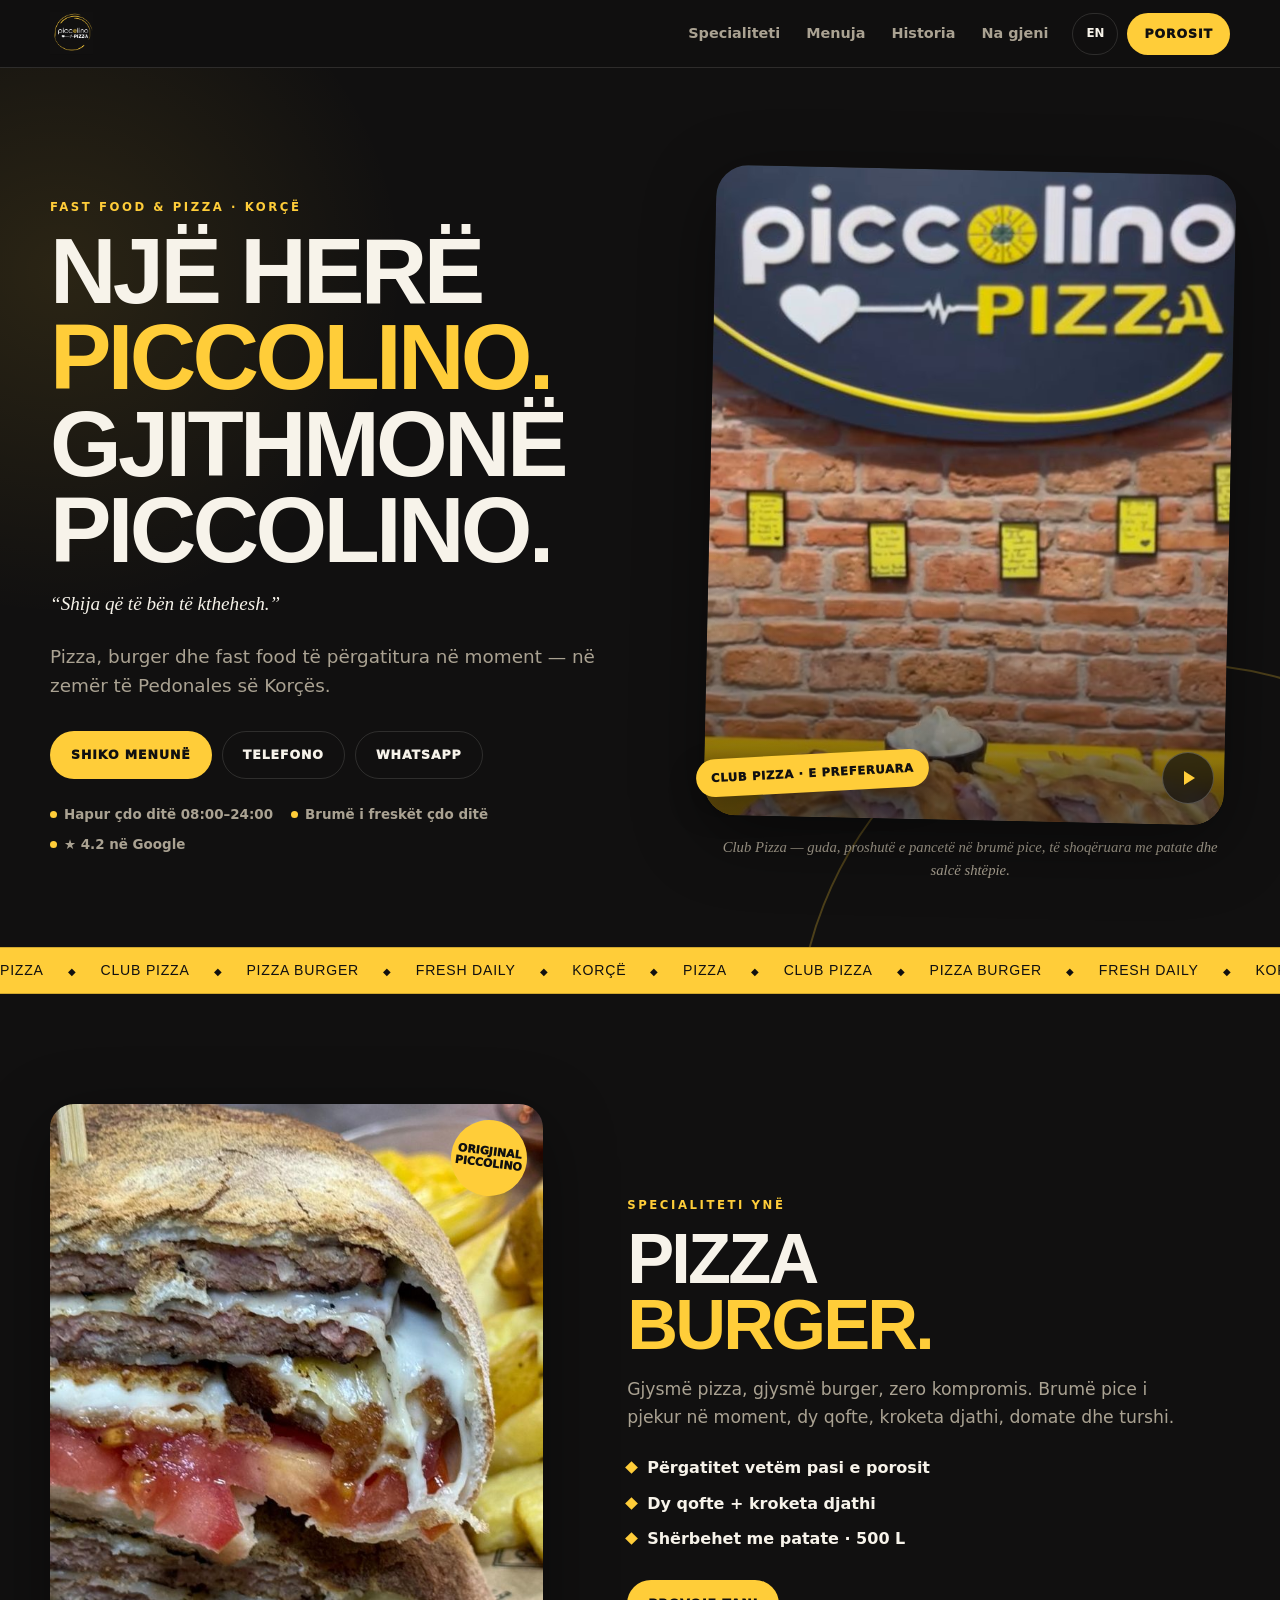
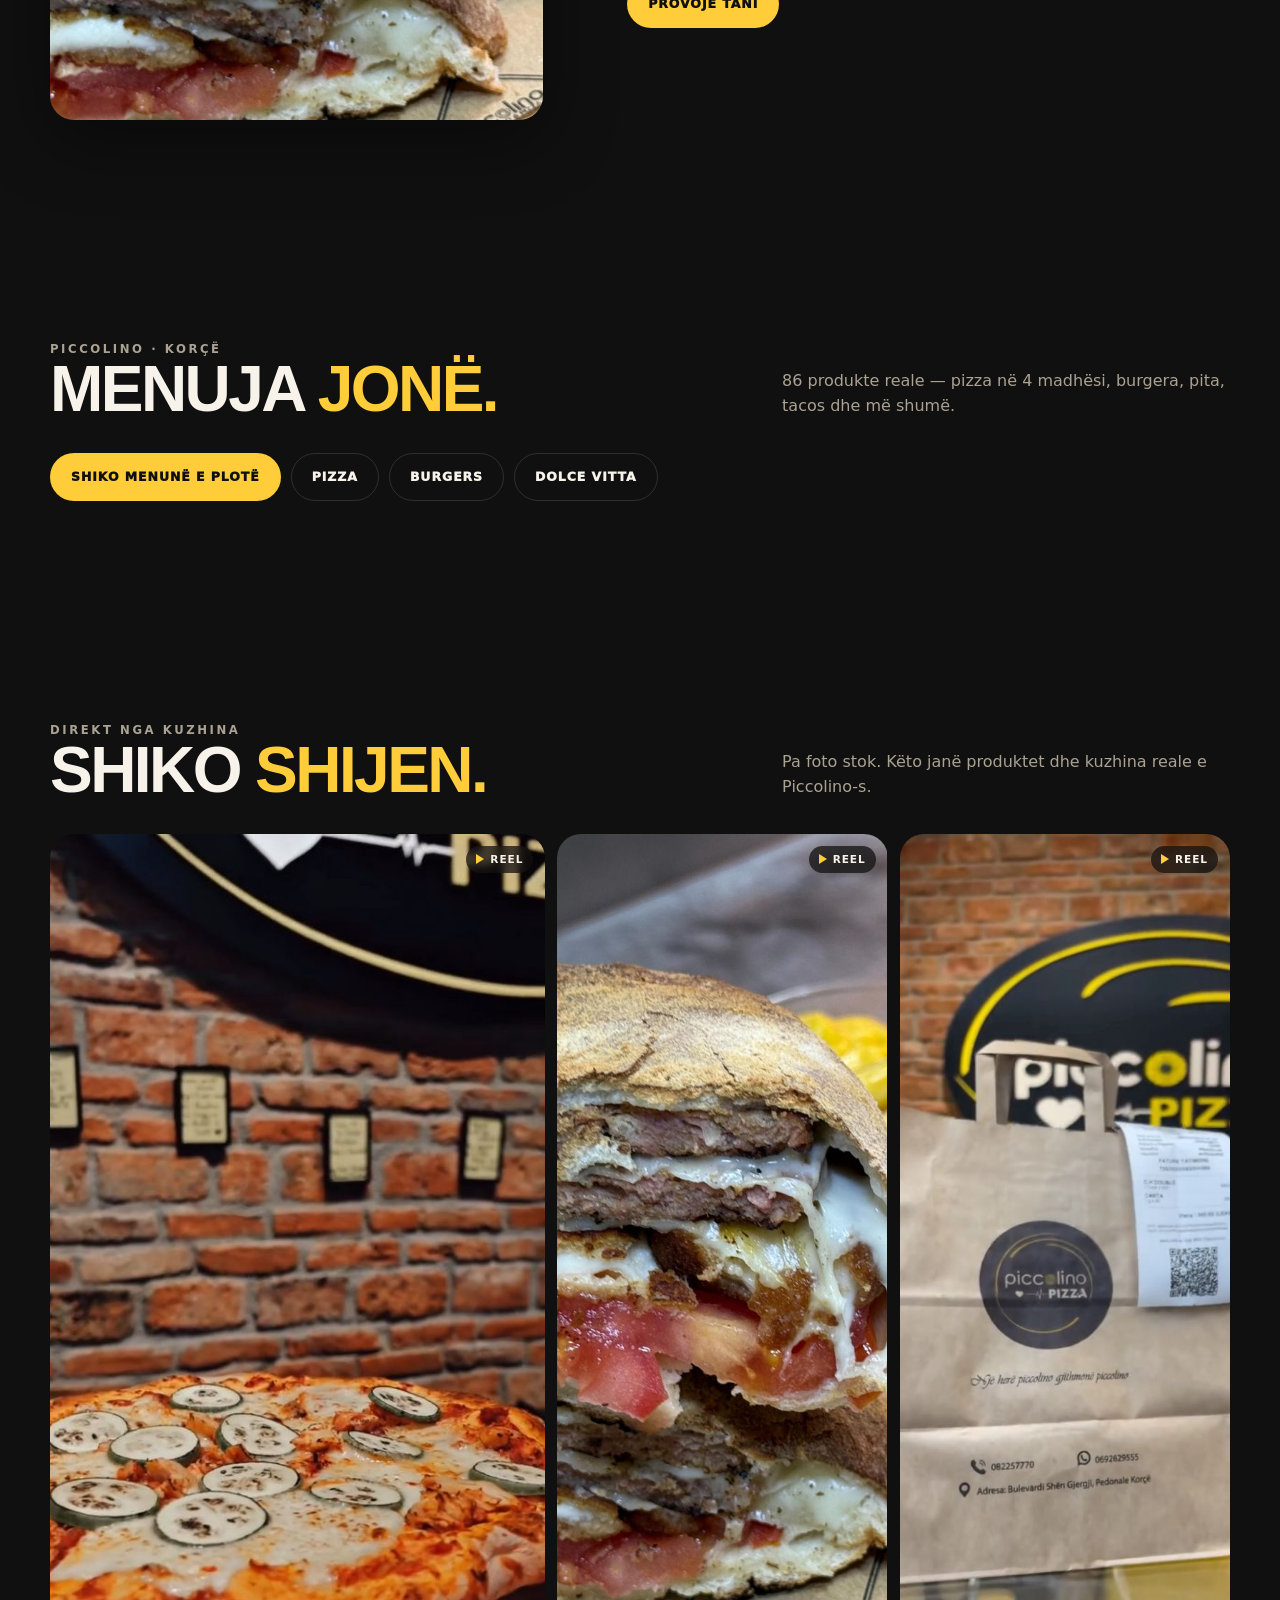
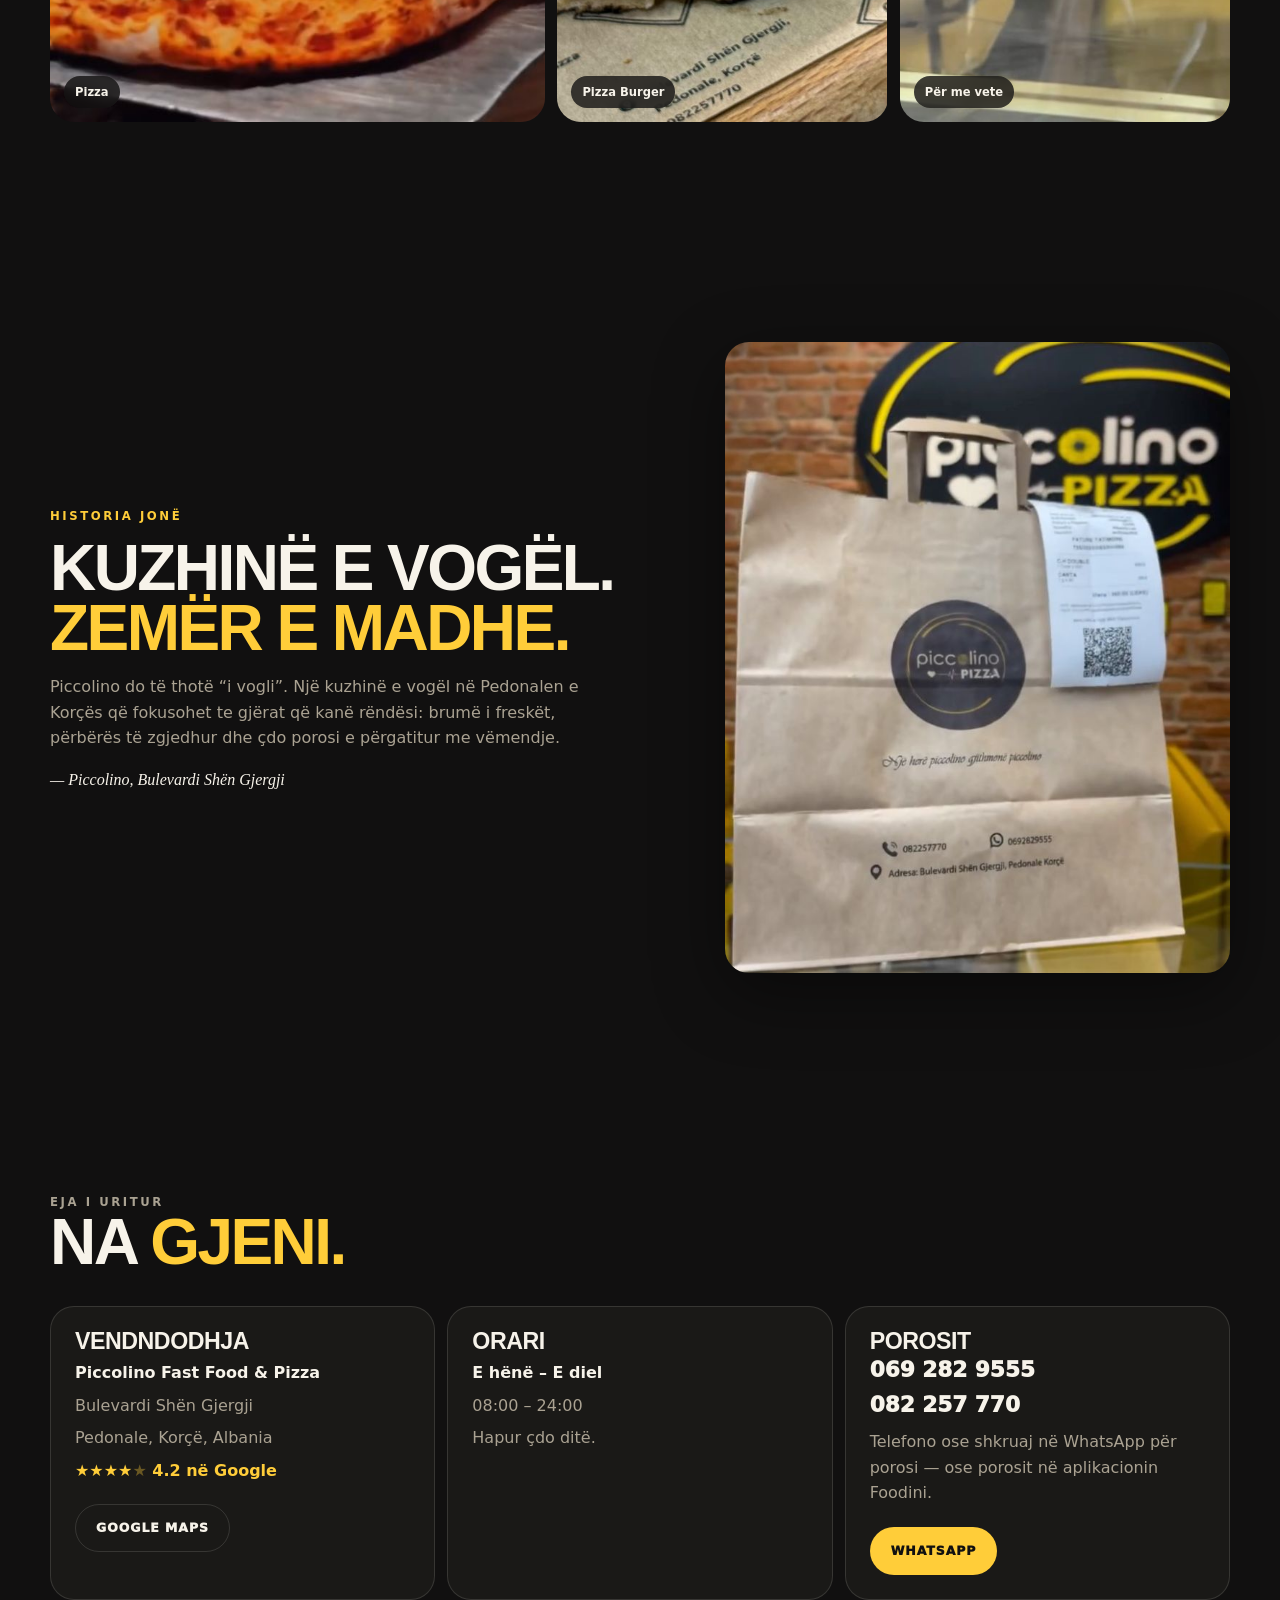
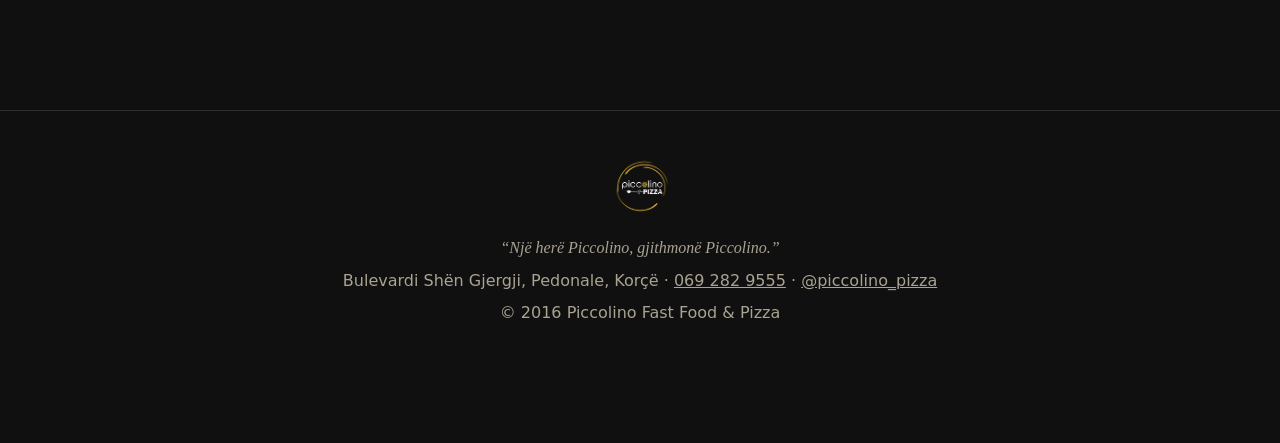
==== index.html @ bd5cacd8 "Absolute og:image/og:url for WhatsApp link previews, favicon + apple-touch-icon, Instagram link in f" ====
<!doctype html>
<html lang="sq">
<head>
  <meta charset="utf-8">
  <meta name="viewport" content="width=device-width, initial-scale=1, viewport-fit=cover">
  <meta name="theme-color" content="#111010">
  <meta name="description" content="Piccolino Fast Food & Pizza në Pedonalen e Korçës. Pizza, burger, club pizza dhe fast food të përgatitura në moment.">
  <meta property="og:title" content="Piccolino — Fast Food & Pizza · Korçë">
  <meta property="og:description" content="Një herë Piccolino, gjithmonë Piccolino. Shiko menunë dhe porosit direkt.">
  <meta property="og:image" content="https://ray-eagle.github.io/piccolino-pizza/assets/web/club-pizza.jpg">
  <meta property="og:url" content="https://ray-eagle.github.io/piccolino-pizza/">
  <meta property="og:type" content="restaurant">
  <title>Piccolino — Fast Food & Pizza · Korçë</title>
  <link rel="icon" type="image/png" href="assets/web/logo-1000.png">
  <link rel="apple-touch-icon" href="assets/web/logo-1000.png">

  <link rel="stylesheet" href="assets/site.css">

  <script type="application/ld+json">
  {
    "@context":"https://schema.org",
    "@type":"Restaurant",
    "name":"Piccolino Fast Food & Pizza",
    "image":"assets/web/club-pizza.jpg",
    "telephone":"+355692829555",
    "servesCuisine":["Pizza","Fast Food","Burgers"],
    "priceRange":"L",
    "address":{
      "@type":"PostalAddress",
      "streetAddress":"Bulevardi Shën Gjergji, Pedonale",
      "addressLocality":"Korçë",
      "addressCountry":"AL"
    },
    "openingHoursSpecification":[{
      "@type":"OpeningHoursSpecification",
      "dayOfWeek":["Monday","Tuesday","Wednesday","Thursday","Friday","Saturday","Sunday"],
      "opens":"08:00",
      "closes":"24:00"
    }],
    "sameAs":["https://www.instagram.com/piccolino_pizza/"]
  }
  </script>
</head>
<body>
  <a class="skip" href="#main">Kalo te përmbajtja</a>

  <header class="site-header">
    <div class="shell header-inner">
      <a class="brand" href="#top" aria-label="Piccolino">
        <img src="assets/web/logo-1000.png" alt="Piccolino Fast Food & Pizza" width="1000" height="311">
      </a>
      <nav class="desktop-nav" aria-label="Navigimi kryesor">
        <a href="#signature" data-i18n="nav_special">Specialiteti</a>
        <a href="menu.html" data-i18n="nav_menu">Menuja</a>
        <a href="#story" data-i18n="nav_story">Historia</a>
        <a href="#visit" data-i18n="nav_visit">Na gjeni</a>
      </nav>
      <div class="header-actions">
        <button class="lang" id="langBtn" type="button" aria-label="Change language">EN</button>
        <a class="btn header-order" href="tel:+355692829555" data-i18n="order">Porosit</a>
      </div>
    </div>
  </header>

  <main id="main">
    <section class="hero" id="top">
      <div class="shell hero-grid">
        <div class="hero-copy">
          <p class="eyebrow">Fast Food & Pizza · Korçë</p>
          <h1 class="display"><span data-i18n="hero_1">Një herë</span><br><span class="yellow">Piccolino.</span><br><span data-i18n="hero_2">Gjithmonë Piccolino.</span></h1>
          <p class="hero-slogan serif" data-i18n="slogan">“Shija që të bën të kthehesh.”</p>
          <p class="hero-lead" data-i18n="hero_lead">Pizza, burger dhe fast food të përgatitura në moment — në zemër të Pedonales së Korçës.</p>
          <div class="hero-actions">
            <a class="btn" href="menu.html" data-i18n="see_menu">Shiko menunë</a>
            <a class="btn secondary" href="tel:+355692829555" data-i18n="call">Telefono</a>
            <a class="btn secondary" href="https://wa.me/355692829555" target="_blank" rel="noopener">WhatsApp</a>
          </div>
          <div class="hero-trust">
            <span data-i18n="open_daily">Hapur çdo ditë 08:00–24:00</span>
            <span data-i18n="fresh_daily">Brumë i freskët çdo ditë</span>
            <span><a href="https://www.google.com/maps/search/?api=1&amp;query=Piccolino+Pizza+Bulevardi+Shen+Gjergji+Korce" target="_blank" rel="noopener" style="text-decoration:none" data-i18n="rating">★ 4.2 në Google</a></span>
          </div>
        </div>

        <div class="hero-media">
          <div class="hero-frame-wrap">
            <div class="hero-photo">
              <video id="heroVideo" src="assets/video/club-pizza.mp4" poster="assets/web/club-slow-poster.jpg" autoplay muted loop playsinline data-slow-at="5.4" data-slow-rate="0.45" data-cut="6.1" aria-label="Club pizza nga kuzhina e Piccolino-s"></video>
            </div>
            <span class="hero-chip" data-i18n="house_favorite">Club Pizza · e preferuara</span>
            <button class="play-reel" id="openVideo" type="button" aria-label="Shiko videon"></button>
          </div>
          <p class="hero-caption" data-i18n="hero_video_desc">Club Pizza — guda, proshutë e pancetë në brumë pice, të shoqëruara me patate dhe salcë shtëpie.</p>
        </div>
      </div>
    </section>

    <div class="pulse-strip" aria-hidden="true">
      <div class="pulse-track">
        <span>Pizza</span><span>Club Pizza</span><span>Pizza Burger</span><span>Fresh Daily</span><span>Korçë</span>
        <span>Pizza</span><span>Club Pizza</span><span>Pizza Burger</span><span>Fresh Daily</span><span>Korçë</span>
      </div>
    </div>

    <section class="content" id="signature">
      <div class="shell signature-grid">
        <div class="signature-image">
          <video class="lazy-reel" data-src="assets/video/pizza-burger.mp4" poster="assets/web/pizza-burger.jpg" muted loop playsinline preload="none" aria-label="Pizza Burger duke u përgatitur nga fillimi në fund"></video>
          <span class="new-badge" data-i18n="original">Origjinal<br>Piccolino</span>
        </div>
        <div class="signature-copy">
          <p class="eyebrow" data-i18n="signature_label">Specialiteti ynë</p>
          <h2 class="display">Pizza<br><span class="yellow">Burger.</span></h2>
          <p class="intro" data-i18n="signature_copy">Gjysmë pizza, gjysmë burger, zero kompromis. Brumë pice i pjekur në moment, dy qofte, kroketa djathi, domate dhe turshi.</p>
          <ul class="feature-list">
            <li data-i18n="sig_1">Përgatitet vetëm pasi e porosit</li>
            <li data-i18n="sig_2">Dy qofte + kroketa djathi</li>
            <li data-i18n="sig_3">Shërbehet me patate · 500 L</li>
          </ul>
          <a class="btn" href="tel:+355692829555" data-i18n="try_now">Provoje tani</a>
        </div>
      </div>
    </section>

    <section class="content" id="menu">
      <div class="shell">
        <div class="section-head">
          <div>
            <p class="eyebrow">Piccolino · Korçë</p>
            <h2 class="display" data-i18n="menu_title">Menuja <span class="yellow">jonë.</span></h2>
          </div>
          <p data-i18n="menu_cta_copy">86 produkte reale — pizza në 4 madhësi, burgera, pita, tacos dhe më shumë.</p>
        </div>
        <div style="display:flex;gap:10px;flex-wrap:wrap">
          <a class="btn" href="menu.html" data-i18n="see_full_menu">Shiko menunë e plotë</a>
          <a class="btn secondary" href="menu.html#pizza">Pizza</a>
          <a class="btn secondary" href="menu.html#burgers">Burgers</a>
          <a class="btn secondary" href="menu.html#dolce">Dolce Vitta</a>
        </div>
      </div>
    </section>

    <section class="content" id="gallery">
      <div class="shell">
        <div class="section-head">
          <div>
            <p class="eyebrow" data-i18n="kitchen_label">Direkt nga kuzhina</p>
            <h2 class="display" data-i18n="gallery_title">Shiko <span class="yellow">shijen.</span></h2>
          </div>
          <p data-i18n="gallery_copy">Pa foto stok. Këto janë produktet dhe kuzhina reale e Piccolino-s.</p>
        </div>
        <div class="gallery-grid">
          <a class="gallery-card" href="https://www.instagram.com/p/DMdifA6sbeV/" target="_blank" rel="noopener" aria-label="Reel: pizza në përgatitje">
            <video class="lazy-reel" data-src="assets/video/pizza-new.mp4" data-start="4" data-cut="14" poster="assets/web/pizza-preview-poster.jpg" muted loop playsinline preload="none"></video>
            <em class="reel-badge">Reel</em>
            <span>Pizza</span>
          </a>
          <a class="gallery-card" href="https://www.instagram.com/p/DI_kSwtI_Sv/" target="_blank" rel="noopener" aria-label="Reel: Pizza Burger">
            <video class="lazy-reel" data-src="assets/video/pizza-burger.mp4" data-cut="9.5" poster="assets/web/pizza-burger.jpg" muted loop playsinline preload="none"></video>
            <em class="reel-badge">Reel</em>
            <span>Pizza Burger</span>
          </a>
          <a class="gallery-card" href="https://www.instagram.com/p/DHyY3ulI9iY/" target="_blank" rel="noopener" aria-label="Reel: porosia për me vete">
            <video class="lazy-reel" data-src="assets/video/quality.mp4" data-start="0" data-cut="8" poster="assets/web/brand-bag.jpg" muted loop playsinline preload="none"></video>
            <em class="reel-badge">Reel</em>
            <span data-i18n="takeaway">Për me vete</span>
          </a>
        </div>
      </div>
    </section>

    <section class="content" id="story">
      <div class="shell story-grid">
        <div>
          <p class="eyebrow" data-i18n="story_label">Historia jonë</p>
          <h2 class="display story-quote"><span data-i18n="story_1">Kuzhinë e vogël.</span><br><span class="yellow" data-i18n="story_2">Zemër e madhe.</span></h2>
          <p class="story-body" data-i18n="story_body">Piccolino do të thotë “i vogli”. Një kuzhinë e vogël në Pedonalen e Korçës që fokusohet te gjërat që kanë rëndësi: brumë i freskët, përbërës të zgjedhur dhe çdo porosi e përgatitur me vëmendje.</p>
          <p class="serif">— Piccolino, Bulevardi Shën Gjergji</p>
        </div>
        <div class="story-photo">
          <img src="assets/web/brand-bag.jpg" alt="Piccolino Fast Food & Pizza" loading="lazy">
        </div>
      </div>
    </section>

    <section class="content" id="visit">
      <div class="shell">
        <div class="section-head">
          <div>
            <p class="eyebrow" data-i18n="come_hungry">Eja i uritur</p>
            <h2 class="display" data-i18n="find_us">Na <span class="yellow">gjeni.</span></h2>
          </div>
        </div>
        <div class="visit-grid">
          <article class="visit-card">
            <h3 class="display" data-i18n="location">Vendndodhja</h3>
            <p><strong>Piccolino Fast Food & Pizza</strong></p>
            <p>Bulevardi Shën Gjergji</p>
            <p>Pedonale, Korçë, Albania</p>
            <p style="color:var(--yellow);font-weight:900">★★★★<span style="opacity:.35">★</span> <span data-i18n="rating_v">4.2 në Google</span></p>
            <a class="btn secondary" href="https://www.google.com/maps/search/?api=1&query=Piccolino+Pizza+Bulevardi+Shen+Gjergji+Korce" target="_blank" rel="noopener" data-i18n="maps">Google Maps</a>
          </article>
          <article class="visit-card">
            <h3 class="display" data-i18n="hours">Orari</h3>
            <p><strong data-i18n="mon_sun">E hënë – E diel</strong></p>
            <p>08:00 – 24:00</p>
            <p data-i18n="open_everyday">Hapur çdo ditë.</p>
          </article>
          <article class="visit-card">
            <h3 class="display" data-i18n="order_title">Porosit</h3>
            <a class="big" href="tel:+355692829555">069 282 9555</a>
            <a class="big" href="tel:+35582257770">082 257 770</a>
            <p data-i18n="order_note">Telefono ose shkruaj në WhatsApp për porosi — ose porosit në aplikacionin Foodini.</p>
            <a class="btn" href="https://wa.me/355692829555" target="_blank" rel="noopener">WhatsApp</a>
          </article>
        </div>
      </div>
    </section>
  </main>

  <footer>
    <div class="shell">
      <img src="assets/web/logo-1000.png" alt="Piccolino" width="1000" height="311" loading="lazy">
      <p class="serif">“Një herë Piccolino, gjithmonë Piccolino.”</p>
      <p>Bulevardi Shën Gjergji, Pedonale, Korçë · <a href="tel:+355692829555">069 282 9555</a> · <a href="https://www.instagram.com/piccolino_pizza/" target="_blank" rel="noopener">@piccolino_pizza</a></p>
      <p>© 2016 Piccolino Fast Food & Pizza</p>
    </div>
  </footer>

  <nav class="mobile-actions" aria-label="Veprime të shpejta">
    <a href="tel:+355692829555">
      <svg viewBox="0 0 24 24" fill="none" aria-hidden="true"><path d="M7 3h3l1.5 4-2 1.5a15 15 0 0 0 6 6l1.5-2 4 1.5v3a4 4 0 0 1-4 4C9.3 21 3 14.7 3 7a4 4 0 0 1 4-4Z" stroke="currentColor" stroke-width="1.8" stroke-linejoin="round"/></svg>
      <span data-i18n="call">Telefono</span>
    </a>
    <a href="https://wa.me/355692829555" target="_blank" rel="noopener">WhatsApp</a>
    <a class="primary" href="menu.html">
      <svg viewBox="0 0 24 24" fill="none" aria-hidden="true"><path d="M5 6h14M5 12h14M5 18h14" stroke="currentColor" stroke-width="2" stroke-linecap="round"/></svg>
      <span data-i18n="nav_menu">Menuja</span>
    </a>
  </nav>

  <div class="modal" id="videoModal" role="dialog" aria-modal="true" aria-label="Video Piccolino">
    <div class="modal-card">
      <button class="modal-close" id="closeVideo" type="button" aria-label="Mbyll videon">×</button>
      <video id="reelVideo" controls playsinline preload="none" poster="assets/web/club-slow-poster.jpg">
        <source data-src="assets/video/club-pizza.mp4" type="video/mp4">
      </video>
    </div>
  </div>

  <script src="assets/app.js" defer></script>
</body>
</html>
---- assets/site.css ----
:root{
      --ink:#111010;
      --surface:#1a1917;
      --surface-2:#24221f;
      --yellow:#ffcd39;
      --yellow-2:#ffe07a;
      --cream:#f7f3ea;
      --muted:#aaa292;
      --line:rgba(247,243,234,.13);
      --shadow:0 20px 70px rgba(0,0,0,.44);
      --radius:24px;
      --header:68px;
    }
    *{box-sizing:border-box}
    html{scroll-behavior:smooth;scroll-padding-top:calc(var(--header) + 24px)}
    body{
      margin:0;
      background:var(--ink);
      color:var(--cream);
      font:16px/1.6 Inter,ui-sans-serif,system-ui,-apple-system,BlinkMacSystemFont,"Segoe UI",sans-serif;
      -webkit-font-smoothing:antialiased;
      overflow-x:hidden;
    }
    body.modal-open{overflow:hidden}
    img{display:block;max-width:100%}
    a{color:inherit}
    button,input{font:inherit}
    button{color:inherit}
    :focus-visible{outline:3px solid var(--yellow);outline-offset:3px}
    .shell{width:min(1180px,calc(100% - 32px));margin-inline:auto}
    .display{
      margin:0;
      font-family:"Arial Black","Arial Bold",Arial,sans-serif;
      font-weight:900;
      letter-spacing:-.04em;
      line-height:.94;
      text-transform:uppercase;
      text-wrap:balance;
    }
    .eyebrow{
      margin:0 0 12px;
      color:var(--yellow);
      font-size:.73rem;
      font-weight:900;
      letter-spacing:.22em;
      text-transform:uppercase;
    }
    .serif{font-family:Georgia,"Times New Roman",serif;font-style:italic}
    .muted{color:var(--muted)}
    .yellow{color:var(--yellow)}
    .btn{
      min-height:48px;
      display:inline-flex;
      align-items:center;
      justify-content:center;
      gap:9px;
      padding:12px 20px;
      border:1px solid transparent;
      border-radius:999px;
      background:var(--yellow);
      color:var(--ink);
      text-decoration:none;
      text-transform:uppercase;
      font-size:.78rem;
      font-weight:950;
      letter-spacing:.075em;
      cursor:pointer;
      transition:transform .16s ease,background .16s ease,border-color .16s ease;
    }
    .btn:hover{transform:translateY(-2px);background:var(--yellow-2)}
    .btn.secondary{background:transparent;color:var(--cream);border-color:var(--line)}
    .btn.secondary:hover{border-color:var(--yellow);color:var(--yellow);background:transparent}
    .btn.icon svg{width:18px;height:18px}
    .skip{position:fixed;left:12px;top:-80px;z-index:999;background:var(--yellow);color:var(--ink);padding:10px 14px;border-radius:10px}
    .skip:focus{top:12px}

    /* Header */
    .site-header{
      position:sticky;top:0;z-index:90;
      height:var(--header);
      border-bottom:1px solid var(--line);
      background:rgba(17,16,16,.86);
      backdrop-filter:blur(16px);
    }
    .header-inner{height:100%;display:flex;align-items:center;gap:24px}
    .brand{display:flex;align-items:center;text-decoration:none;flex:none}
    .brand img{width:auto;height:43px}
    .desktop-nav{margin-left:auto;display:flex;align-items:center;gap:26px}
    .desktop-nav a{text-decoration:none;color:var(--muted);font-weight:750;font-size:.9rem}
    .desktop-nav a:hover{color:var(--cream)}
    .header-actions{display:flex;gap:9px;align-items:center}
    .lang{
      min-width:46px;height:42px;border:1px solid var(--line);border-radius:999px;
      background:transparent;color:var(--cream);font-weight:900;font-size:.74rem;cursor:pointer;
    }
    .header-order{min-height:42px;padding:9px 16px}

    /* Hero */
    .hero{
      position:relative;
      isolation:isolate;
      overflow:hidden;
      padding:clamp(54px,8vw,104px) 0 64px;
    }
    .hero:before{
      content:"";position:absolute;z-index:-2;
      width:min(760px,90vw);aspect-ratio:1;border:2px solid rgba(255,205,57,.25);
      border-radius:50%;right:-280px;bottom:-480px;
    }
    .hero:after{
      content:"";position:absolute;z-index:-3;inset:-20% auto auto -25%;
      width:760px;height:760px;border-radius:50%;
      background:radial-gradient(circle,rgba(255,205,57,.11),transparent 64%);
    }
    .hero-grid{display:grid;grid-template-columns:1.05fr .95fr;gap:clamp(40px,7vw,86px);align-items:center}
    .hero h1{font-size:clamp(3.3rem,7.2vw,6.8rem)}
    .hero-copy{max-width:620px}
    .hero-lead{max-width:48ch;margin:22px 0 0;color:var(--muted);font-size:clamp(1rem,1.5vw,1.15rem)}
    .hero-slogan{margin:14px 0 0;color:var(--cream);font-size:1.2rem}
    .hero-actions{display:flex;flex-wrap:wrap;gap:10px;margin-top:30px}
    .hero-trust{display:flex;flex-wrap:wrap;gap:9px 18px;margin-top:25px;color:var(--muted);font-size:.84rem;font-weight:700}
    .hero-trust span{display:flex;align-items:center;gap:7px}
    .hero-trust span:before{content:"";width:7px;height:7px;border-radius:50%;background:var(--yellow)}
    .hero-media{position:relative}
    .hero-photo{
      position:relative;
      aspect-ratio:4/5;
      border-radius:32px;
      overflow:hidden;
      box-shadow:var(--shadow);
      transform:rotate(1.2deg);
      background:var(--surface);
    }
    .hero-photo img,.hero-photo video{width:100%;height:100%;object-fit:cover}
    .hero-photo:after{content:"";position:absolute;inset:0;background:linear-gradient(180deg,transparent 58%,rgba(17,16,16,.62))}
    .hero-chip{
      position:absolute;z-index:2;left:-14px;bottom:28px;
      padding:10px 15px;border-radius:999px;background:var(--yellow);color:var(--ink);
      font-size:.72rem;font-weight:950;letter-spacing:.06em;text-transform:uppercase;
      transform:rotate(-3deg);box-shadow:0 12px 28px rgba(0,0,0,.34)
    }
    .play-reel{
      position:absolute;z-index:3;right:16px;bottom:16px;
      width:52px;height:52px;border-radius:50%;border:1px solid rgba(255,255,255,.22);
      background:rgba(17,16,16,.72);backdrop-filter:blur(8px);cursor:pointer;
      display:grid;place-items:center;
    }
    .hero-frame-wrap{position:relative}
.hero-caption{margin:16px 6px 0;color:var(--muted);font-size:.92rem;text-align:center;font-style:italic;font-family:Georgia,"Times New Roman",serif}
.play-reel:before{
      content:"";margin-left:4px;width:0;height:0;
      border-top:7px solid transparent;border-bottom:7px solid transparent;border-left:11px solid var(--yellow)
    }

    .pulse-strip{overflow:hidden;background:var(--yellow);color:var(--ink);border-block:1px solid rgba(0,0,0,.18)}
    .pulse-track{
      width:max-content;display:flex;align-items:center;gap:24px;padding:11px 0;
      animation:marquee 28s linear infinite;font-family:"Arial Black",Arial,sans-serif;
      text-transform:uppercase;font-size:.88rem;letter-spacing:.055em;
    }
    .pulse-track span:after{content:"◆";margin-left:24px;font-size:.62rem}
    @keyframes marquee{to{transform:translateX(-50%)}}

    /* Sections */
    section.content{padding:clamp(70px,9vw,110px) 0}
    .section-head{display:flex;justify-content:space-between;align-items:end;gap:24px;margin-bottom:34px}
    .section-head h2{font-size:clamp(2.35rem,5vw,4.4rem)}
    .section-head p{margin:0;max-width:44ch;color:var(--muted)}

    /* Signature */
    .signature-grid{
      display:grid;grid-template-columns:.9fr 1.1fr;gap:clamp(34px,7vw,84px);align-items:center
    }
    .signature-image{
      position:relative;aspect-ratio:4/5;border-radius:var(--radius);overflow:hidden;box-shadow:var(--shadow)
    }
    .signature-image img,.signature-image video{width:100%;height:100%;object-fit:cover}
    .new-badge{
      position:absolute;right:16px;top:16px;width:76px;height:76px;border-radius:50%;
      display:grid;place-items:center;text-align:center;background:var(--yellow);color:var(--ink);
      font-size:.69rem;font-weight:950;line-height:1.1;text-transform:uppercase;transform:rotate(7deg)
    }
    .signature-copy h2{font-size:clamp(2.65rem,5.5vw,5rem)}
    .signature-copy .intro{font-size:1.08rem;color:var(--muted);max-width:52ch}
    .feature-list{list-style:none;padding:0;margin:24px 0 28px;display:grid;gap:10px}
    .feature-list li{display:flex;gap:11px;font-weight:750}
    .feature-list li:before{content:"";width:9px;height:9px;flex:none;margin-top:8px;background:var(--yellow);transform:rotate(45deg)}

    /* Menu */
    .menu-section{background:#151412;border-block:1px solid var(--line)}
    .menu-toolbar{
      position:sticky;top:var(--header);z-index:50;
      padding:12px 0;background:rgba(21,20,18,.93);backdrop-filter:blur(14px);
      border-block:1px solid var(--line);
    }
    .menu-toolbar-inner{display:flex;gap:10px;align-items:center}
    .category-scroller{
      display:flex;gap:8px;overflow-x:auto;overscroll-behavior-inline:contain;scrollbar-width:none;
      flex:1;padding:2px;
    }
    .category-scroller::-webkit-scrollbar{display:none}
    .cat-btn{
      flex:none;min-height:40px;padding:8px 14px;border-radius:999px;border:1px solid var(--line);
      background:var(--surface);color:var(--muted);font-size:.76rem;font-weight:900;cursor:pointer;
      white-space:nowrap;
    }
    .cat-btn.active{background:var(--yellow);color:var(--ink);border-color:var(--yellow)}
    .search-wrap{position:relative;flex:0 0 min(280px,27vw)}
    .search-wrap svg{position:absolute;left:13px;top:50%;transform:translateY(-50%);width:17px;height:17px;color:var(--muted)}
    .menu-search{
      width:100%;height:42px;padding:8px 13px 8px 40px;border-radius:999px;border:1px solid var(--line);
      background:var(--surface);color:var(--cream);outline:none;
    }
    .menu-search:focus{border-color:var(--yellow)}
    .menu-search::placeholder{color:#7d7669}
    .menu-content{padding-top:36px}
    .menu-category-head{display:flex;justify-content:space-between;align-items:end;gap:20px;margin-bottom:22px}
    .menu-category-head h3{font-size:clamp(2rem,4.5vw,3.5rem)}
    .menu-category-head p{margin:0;color:var(--muted);text-align:right}
    .menu-grid{display:grid;grid-template-columns:repeat(2,minmax(0,1fr));gap:12px}
    .menu-item{
      padding:18px;border:1px solid var(--line);border-radius:18px;background:var(--surface);
      transition:border-color .15s ease,transform .15s ease;
    }
    .menu-item:hover{border-color:rgba(255,205,57,.42);transform:translateY(-2px)}
    .item-main{display:flex;justify-content:space-between;gap:16px}
    .item-name{margin:0;font-size:1rem;font-weight:900}
    .item-desc{margin:5px 0 0;color:var(--muted);font-size:.82rem;line-height:1.45}
    .item-price{margin:0;color:var(--yellow);font-weight:950;white-space:nowrap}
    .new-pill{display:inline-block;margin-left:7px;padding:2px 6px;border-radius:999px;background:var(--yellow);color:var(--ink);font-size:.58rem;vertical-align:2px}
    .size-prices{display:grid;grid-template-columns:repeat(4,1fr);gap:7px;margin-top:14px}
    .size-prices.two{grid-template-columns:repeat(2,1fr)}
    .size-price{padding:8px 6px;border-radius:11px;background:var(--surface-2);text-align:center}
    .size-price small{display:block;color:var(--muted);font-size:.63rem}
    .size-price strong{display:block;color:var(--yellow);font-size:.82rem}
    .menu-note{margin:0 0 18px;padding:12px 14px;border-left:3px solid var(--yellow);background:rgba(255,205,57,.07);color:var(--muted)}
    .empty-state{padding:36px;border:1px dashed var(--line);border-radius:18px;text-align:center;color:var(--muted)}

    /* Gallery */
    .gallery-grid{display:grid;grid-template-columns:1.2fr .8fr .8fr;gap:12px}
    .gallery-card{position:relative;min-height:380px;border-radius:var(--radius);overflow:hidden}
    .gallery-card img,.gallery-card video{width:100%;height:100%;object-fit:cover;transition:transform .5s ease}
    .gallery-card:hover img{transform:scale(1.04)}
    .reel-badge{
      position:absolute;top:12px;right:12px;z-index:2;font-style:normal;
      display:inline-flex;align-items:center;gap:6px;
      background:rgba(17,16,16,.72);color:var(--cream);backdrop-filter:blur(4px);
      font-size:.66rem;font-weight:900;letter-spacing:.09em;text-transform:uppercase;
      padding:5px 10px;border-radius:999px;
    }
    .reel-badge:before{
      content:"";width:0;height:0;border-left:8px solid var(--yellow);
      border-top:5px solid transparent;border-bottom:5px solid transparent;
    }
    .gallery-card span{
      position:absolute;left:14px;bottom:14px;padding:7px 11px;border-radius:999px;
      background:rgba(17,16,16,.78);backdrop-filter:blur(8px);font-size:.72rem;font-weight:850
    }

    /* Story & visit */
    .story-grid{display:grid;grid-template-columns:1.08fr .92fr;gap:clamp(36px,7vw,82px);align-items:center}
    .story-quote{font-size:clamp(2.55rem,5vw,4.6rem)}
    .story-body{max-width:57ch;color:var(--muted)}
    .story-photo{aspect-ratio:4/5;border-radius:var(--radius);overflow:hidden;box-shadow:var(--shadow)}
    .story-photo img{width:100%;height:100%;object-fit:cover}
    .visit-grid{display:grid;grid-template-columns:repeat(3,1fr);gap:12px}
    .visit-card{padding:24px;border-radius:var(--radius);background:var(--surface);border:1px solid var(--line)}
    .visit-card h3{font-size:1.45rem;letter-spacing:-.02em}
    .visit-card p{margin:7px 0;color:var(--muted)}
    .visit-card strong,.visit-card a.big{color:var(--cream)}
    .visit-card a.big{display:block;font-size:1.35rem;font-weight:950;text-decoration:none}
    .visit-card .btn{margin-top:14px}

    footer{padding:48px 0 110px;border-top:1px solid var(--line);color:var(--muted);text-align:center}
    footer img{height:58px;width:auto;margin:0 auto 18px}
    footer p{margin:7px 0}
    footer a:hover{color:var(--yellow)}

    /* Mobile action bar */
    .mobile-actions{
      display:none;position:fixed;z-index:95;left:10px;right:10px;bottom:calc(10px + env(safe-area-inset-bottom));
      padding:7px;border:1px solid var(--line);border-radius:18px;
      background:rgba(17,16,16,.92);backdrop-filter:blur(18px);box-shadow:0 14px 44px rgba(0,0,0,.52)
    }
    .mobile-actions a{
      flex:1;min-height:48px;display:flex;align-items:center;justify-content:center;gap:6px;
      border-radius:12px;text-decoration:none;font-size:.72rem;font-weight:950;text-transform:uppercase
    }
    .mobile-actions a.primary{background:var(--yellow);color:var(--ink)}
    .mobile-actions svg{width:17px;height:17px}

    /* Modal */
    .modal{
      position:fixed;z-index:200;inset:0;padding:20px;display:none;place-items:center;background:rgba(0,0,0,.84)
    }
    .modal.open{display:grid}
    .modal-card{position:relative;width:min(520px,100%);max-height:90vh;border-radius:22px;overflow:hidden;background:#000}
    .modal video{width:100%;max-height:90vh;display:block}
    .modal-close{
      position:absolute;z-index:2;right:10px;top:10px;width:42px;height:42px;border-radius:50%;
      border:1px solid rgba(255,255,255,.25);background:rgba(17,16,16,.75);cursor:pointer;font-size:1.3rem
    }

    @media (max-width:900px){
      .desktop-nav{display:none}
      .header-actions{margin-left:auto}
      .hero-grid,.signature-grid,.story-grid{grid-template-columns:1fr}
      .hero{padding-top:44px}
      .hero-copy{text-align:center;margin-inline:auto}
      .hero-actions,.hero-trust{justify-content:center}
      .hero-media{width:min(470px,88vw);margin-inline:auto}
      .signature-image,.story-photo{width:min(470px,92vw);margin-inline:auto}
      .menu-grid{grid-template-columns:1fr}
      .gallery-grid{grid-template-columns:1fr 1fr}
      .gallery-card:first-child{grid-column:1/-1}
      .gallery-card{min-height:330px}
      .visit-grid{grid-template-columns:1fr}
    }
    @media (max-width:650px){
      :root{--header:62px}
      .shell{width:min(calc(100% - 24px),1180px)}
      body{font-size:15px;padding-bottom:82px}
      .site-header{height:var(--header)}
      .brand img{height:36px}
      .header-actions .header-order{display:none}
      .hero{padding:36px 0 46px}
      .hero h1{font-size:clamp(2.75rem,14vw,4.25rem)}
      .hero-actions{display:grid;grid-template-columns:1fr 1fr}
      .hero-actions .btn:first-child{grid-column:1/-1}
      .hero-actions .btn{padding-inline:12px;font-size:.72rem}
      .hero-trust{font-size:.77rem}
      .hero-media{width:100%}
      .hero-photo{aspect-ratio:5/6;border-radius:24px;transform:none}
      .hero-chip{left:10px;bottom:12px}
      .pulse-track{animation-duration:22s}
      section.content{padding:66px 0}
      .section-head{display:block}
      .section-head p{margin-top:14px}
      .signature-copy{text-align:left}
      .signature-copy h2{font-size:2.8rem}
      .menu-toolbar{top:var(--header);padding:9px 0}
      .menu-toolbar-inner{display:block}
      .search-wrap{width:100%;max-width:none;margin-bottom:8px}
      .category-scroller{margin-inline:-2px}
      .menu-category-head{display:block}
      .menu-category-head p{text-align:left;margin-top:8px}
      .menu-item{padding:15px}
      .item-main{display:block}
      .item-price{margin-top:10px}
      .size-prices{grid-template-columns:repeat(4,minmax(62px,1fr));overflow-x:auto;padding-bottom:2px}
      .size-prices.two{grid-template-columns:repeat(2,minmax(90px,1fr))}
      .gallery-grid{grid-template-columns:1fr}
      .gallery-card:first-child{grid-column:auto}
      .gallery-card{min-height:360px}
      .mobile-actions{display:flex}
      footer{padding-bottom:24px}
    }
    @media (prefers-reduced-motion:reduce){
      *{scroll-behavior:auto!important;animation:none!important;transition:none!important}
    }
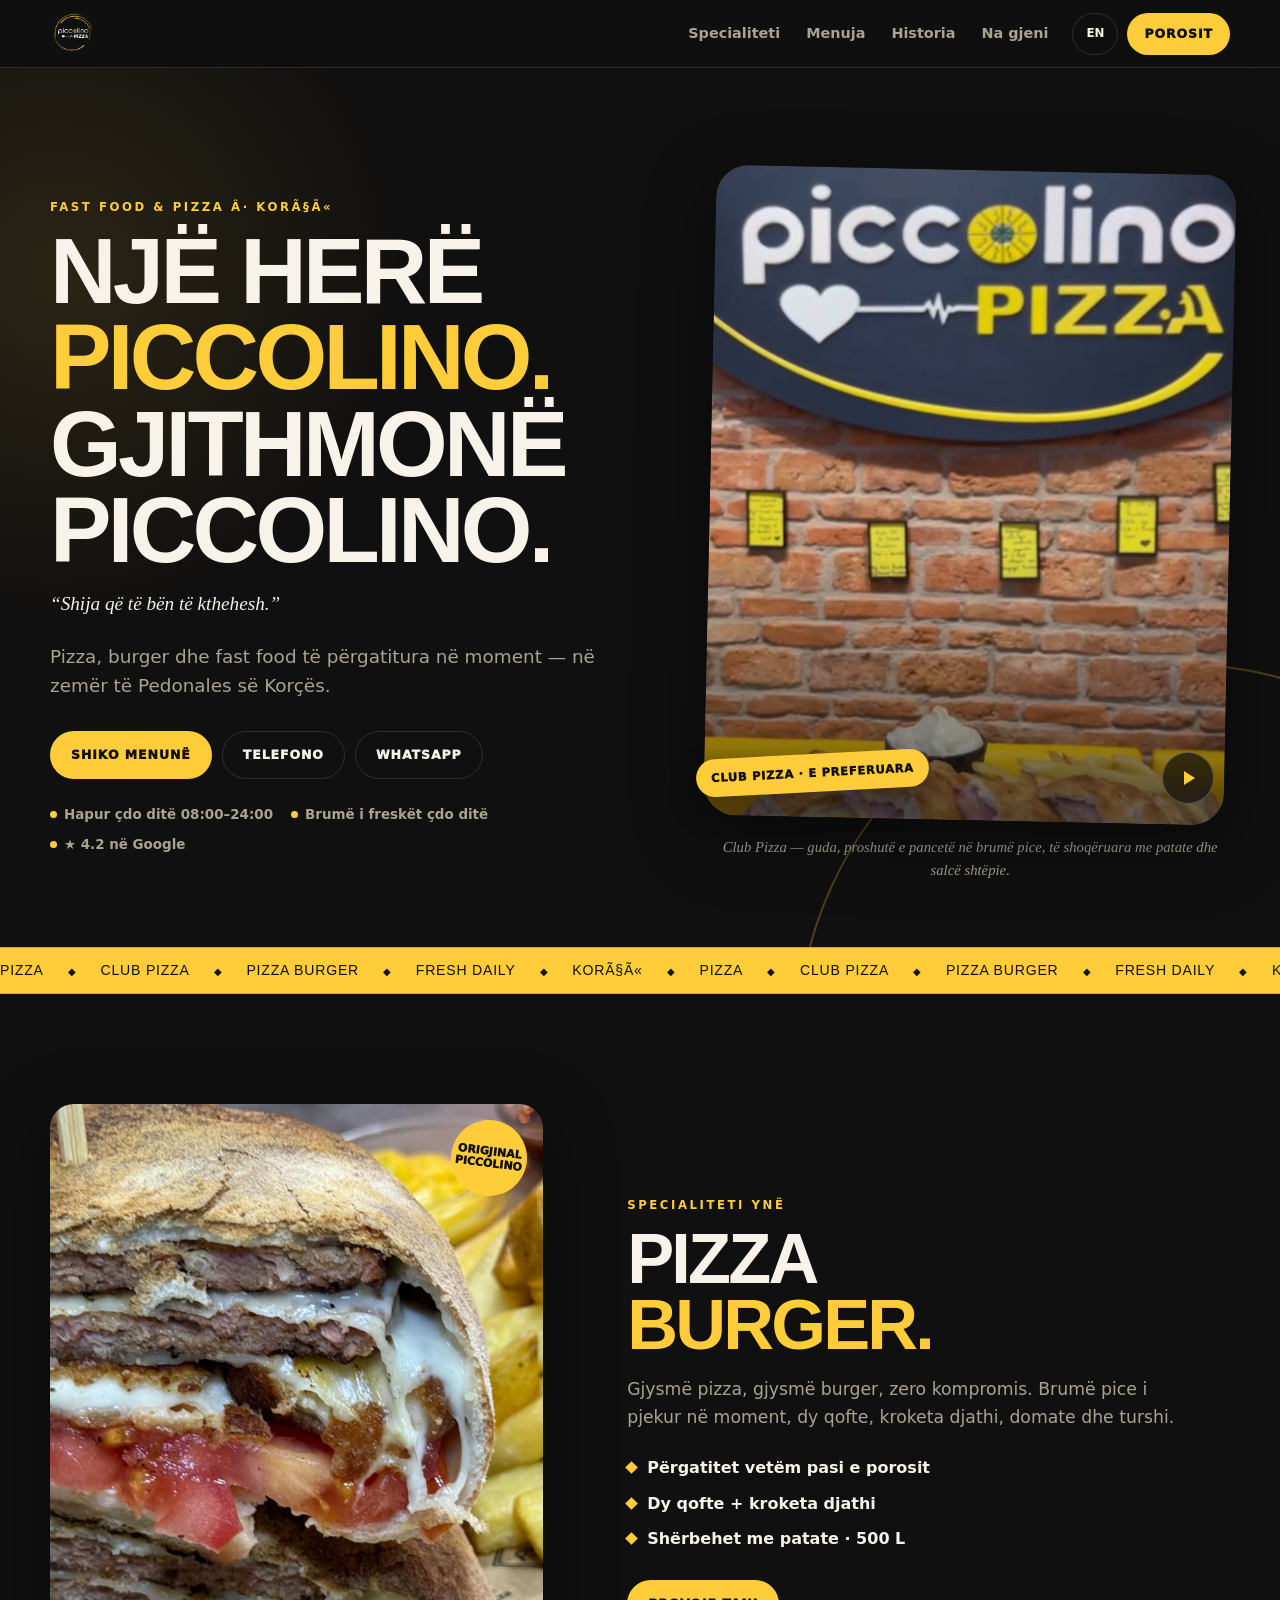
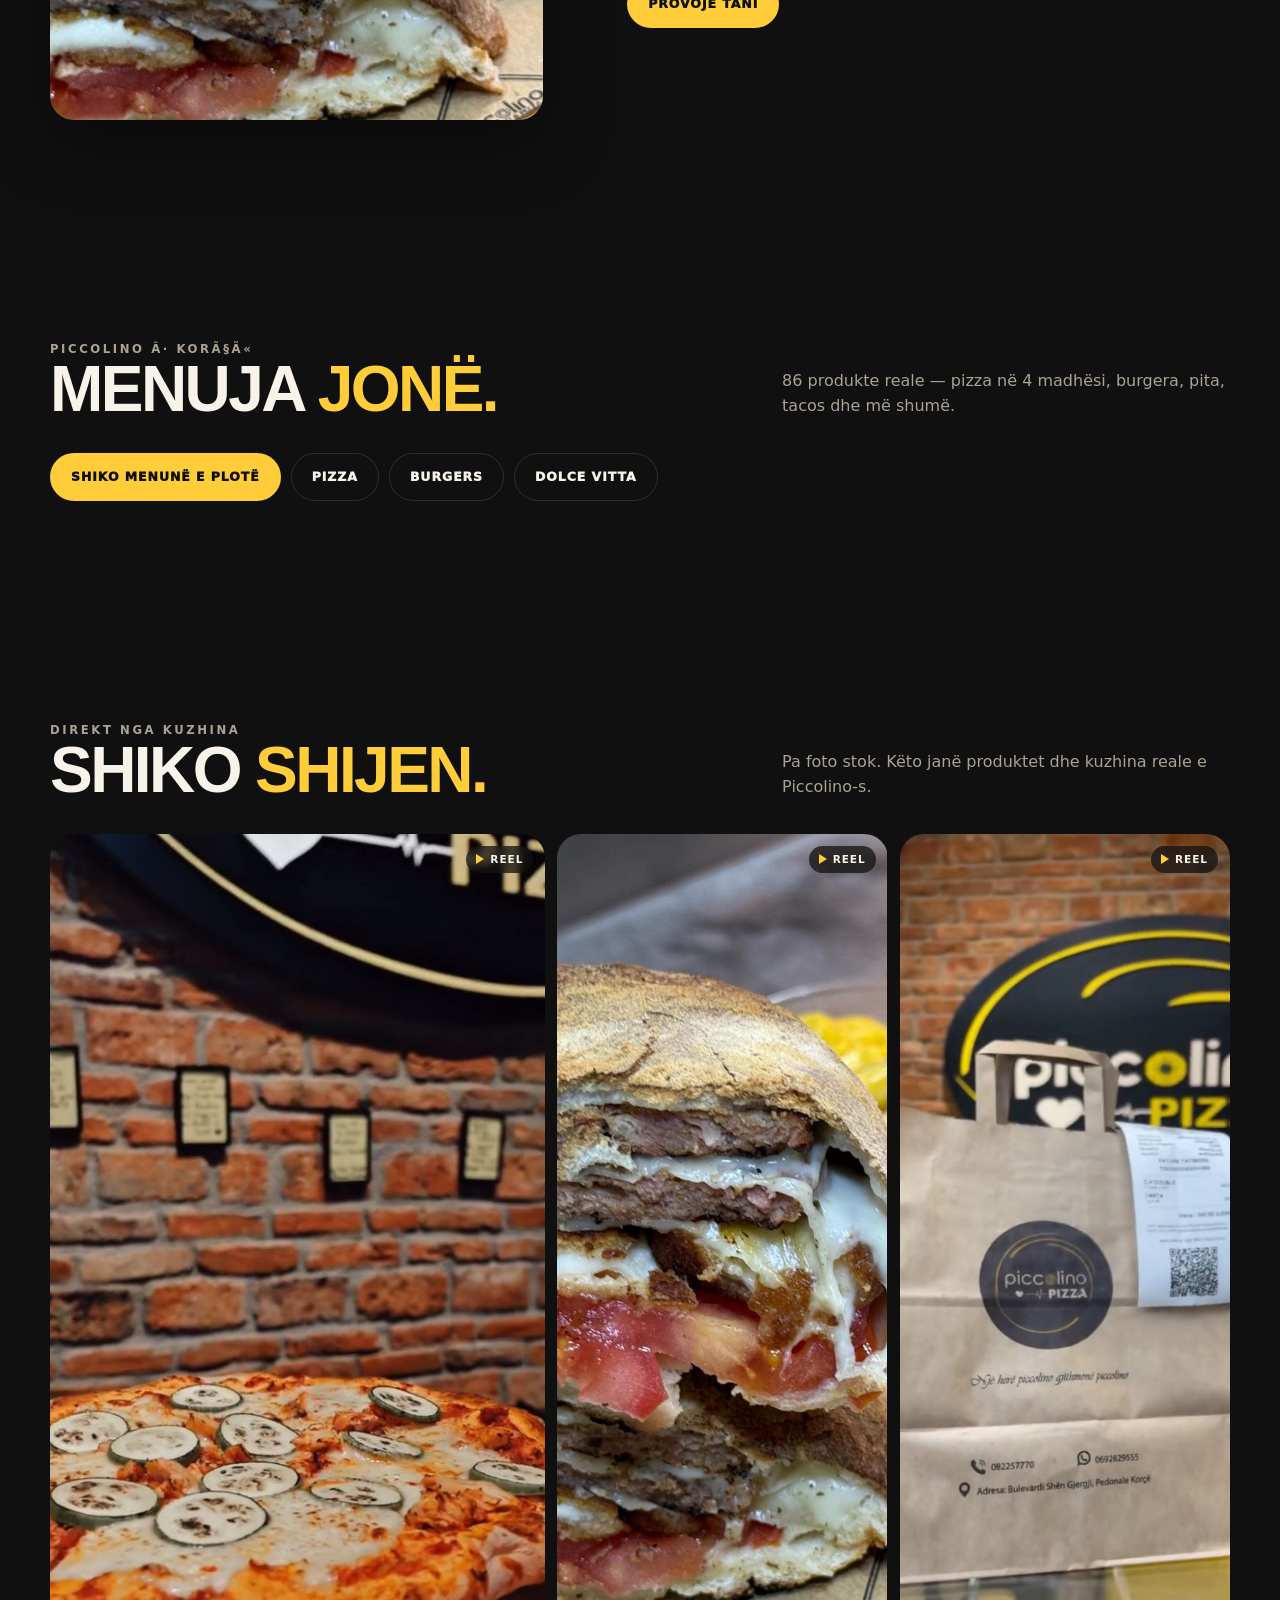
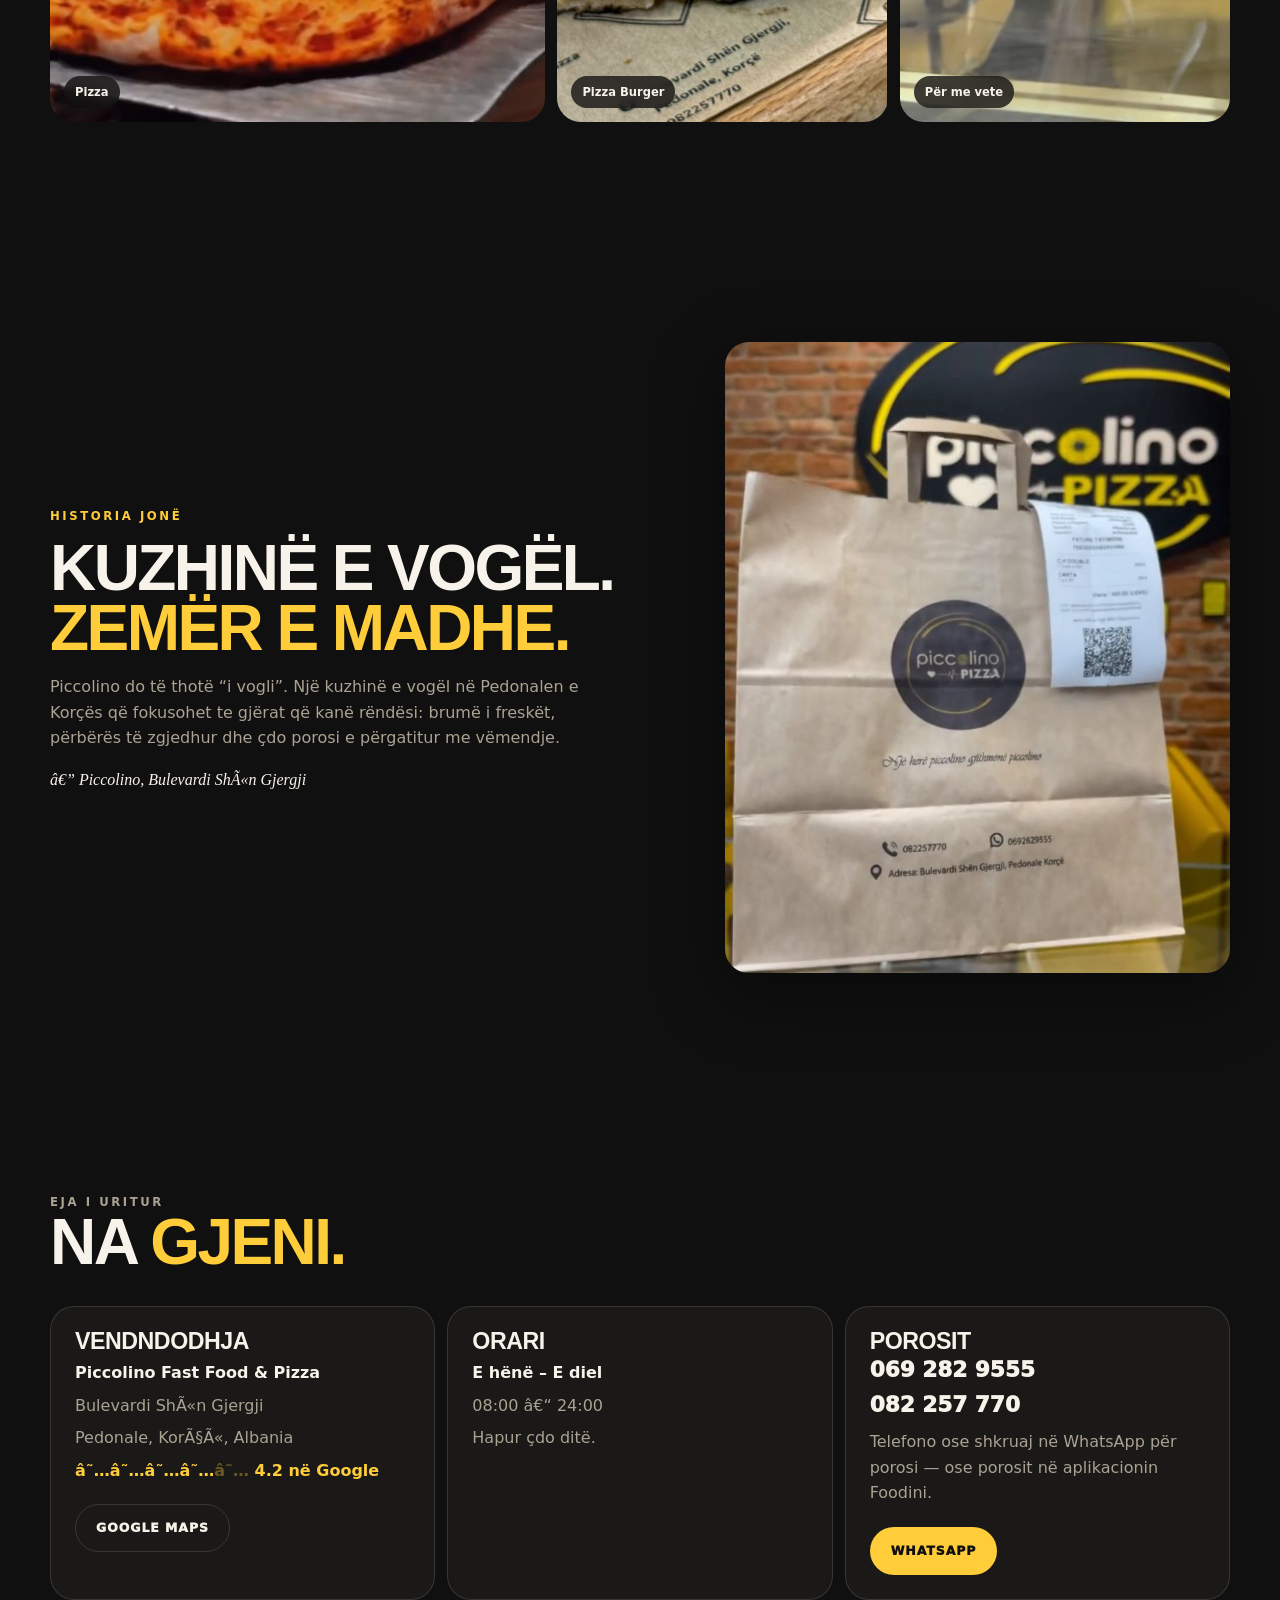
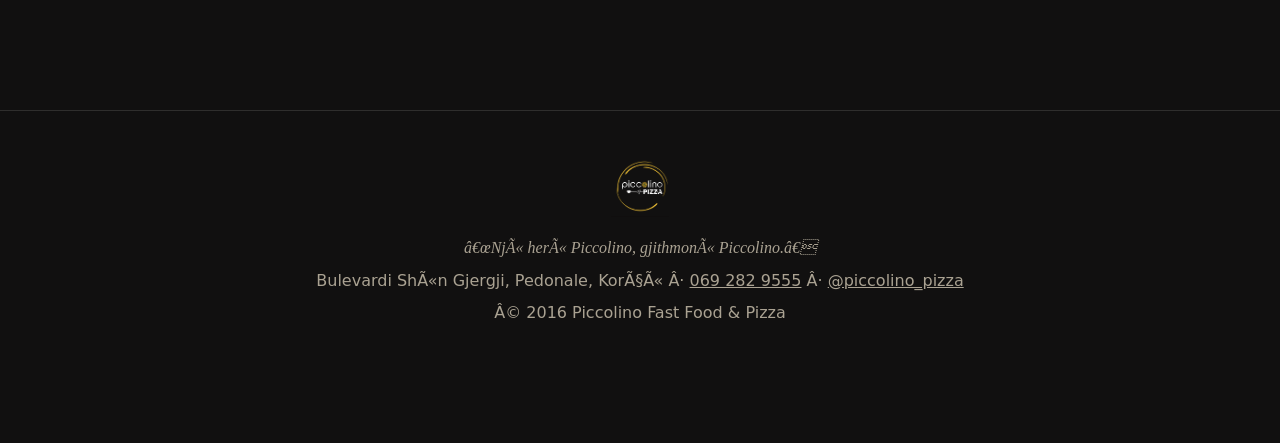
==== commit 32d91d96: "Re-attach piccolinopizza.al after registry publication; og URLs point to the real domain Co-Authored" ====
--- a/index.html
+++ b/index.html
@@ -1,16 +1,16 @@
-<!doctype html>
+﻿<!doctype html>
 <html lang="sq">
 <head>
   <meta charset="utf-8">
   <meta name="viewport" content="width=device-width, initial-scale=1, viewport-fit=cover">
   <meta name="theme-color" content="#111010">
-  <meta name="description" content="Piccolino Fast Food & Pizza në Pedonalen e Korçës. Pizza, burger, club pizza dhe fast food të përgatitura në moment.">
-  <meta property="og:title" content="Piccolino — Fast Food & Pizza · Korçë">
-  <meta property="og:description" content="Një herë Piccolino, gjithmonë Piccolino. Shiko menunë dhe porosit direkt.">
-  <meta property="og:image" content="https://ray-eagle.github.io/piccolino-pizza/assets/web/club-pizza.jpg">
-  <meta property="og:url" content="https://ray-eagle.github.io/piccolino-pizza/">
+  <meta name="description" content="Piccolino Fast Food & Pizza nÃ« Pedonalen e KorÃ§Ã«s. Pizza, burger, club pizza dhe fast food tÃ« pÃ«rgatitura nÃ« moment.">
+  <meta property="og:title" content="Piccolino â€” Fast Food & Pizza Â· KorÃ§Ã«">
+  <meta property="og:description" content="NjÃ« herÃ« Piccolino, gjithmonÃ« Piccolino. Shiko menunÃ« dhe porosit direkt.">
+  <meta property="og:image" content="https://piccolinopizza.al/assets/web/club-pizza.jpg">
+  <meta property="og:url" content="https://piccolinopizza.al/">
   <meta property="og:type" content="restaurant">
-  <title>Piccolino — Fast Food & Pizza · Korçë</title>
+  <title>Piccolino â€” Fast Food & Pizza Â· KorÃ§Ã«</title>
   <link rel="icon" type="image/png" href="assets/web/logo-1000.png">
   <link rel="apple-touch-icon" href="assets/web/logo-1000.png">
 
@@ -27,8 +27,8 @@
     "priceRange":"L",
     "address":{
       "@type":"PostalAddress",
-      "streetAddress":"Bulevardi Shën Gjergji, Pedonale",
-      "addressLocality":"Korçë",
+      "streetAddress":"Bulevardi ShÃ«n Gjergji, Pedonale",
+      "addressLocality":"KorÃ§Ã«",
       "addressCountry":"AL"
     },
     "openingHoursSpecification":[{
@@ -42,7 +42,7 @@
   </script>
 </head>
 <body>
-  <a class="skip" href="#main">Kalo te përmbajtja</a>
+  <a class="skip" href="#main">Kalo te pÃ«rmbajtja</a>
 
   <header class="site-header">
     <div class="shell header-inner">
@@ -66,19 +66,19 @@
     <section class="hero" id="top">
       <div class="shell hero-grid">
         <div class="hero-copy">
-          <p class="eyebrow">Fast Food & Pizza · Korçë</p>
-          <h1 class="display"><span data-i18n="hero_1">Një herë</span><br><span class="yellow">Piccolino.</span><br><span data-i18n="hero_2">Gjithmonë Piccolino.</span></h1>
-          <p class="hero-slogan serif" data-i18n="slogan">“Shija që të bën të kthehesh.”</p>
-          <p class="hero-lead" data-i18n="hero_lead">Pizza, burger dhe fast food të përgatitura në moment — në zemër të Pedonales së Korçës.</p>
+          <p class="eyebrow">Fast Food & Pizza Â· KorÃ§Ã«</p>
+          <h1 class="display"><span data-i18n="hero_1">NjÃ« herÃ«</span><br><span class="yellow">Piccolino.</span><br><span data-i18n="hero_2">GjithmonÃ« Piccolino.</span></h1>
+          <p class="hero-slogan serif" data-i18n="slogan">â€œShija qÃ« tÃ« bÃ«n tÃ« kthehesh.â€</p>
+          <p class="hero-lead" data-i18n="hero_lead">Pizza, burger dhe fast food tÃ« pÃ«rgatitura nÃ« moment â€” nÃ« zemÃ«r tÃ« Pedonales sÃ« KorÃ§Ã«s.</p>
           <div class="hero-actions">
-            <a class="btn" href="menu.html" data-i18n="see_menu">Shiko menunë</a>
+            <a class="btn" href="menu.html" data-i18n="see_menu">Shiko menunÃ«</a>
             <a class="btn secondary" href="tel:+355692829555" data-i18n="call">Telefono</a>
             <a class="btn secondary" href="https://wa.me/355692829555" target="_blank" rel="noopener">WhatsApp</a>
           </div>
           <div class="hero-trust">
-            <span data-i18n="open_daily">Hapur çdo ditë 08:00–24:00</span>
-            <span data-i18n="fresh_daily">Brumë i freskët çdo ditë</span>
-            <span><a href="https://www.google.com/maps/search/?api=1&amp;query=Piccolino+Pizza+Bulevardi+Shen+Gjergji+Korce" target="_blank" rel="noopener" style="text-decoration:none" data-i18n="rating">★ 4.2 në Google</a></span>
+            <span data-i18n="open_daily">Hapur Ã§do ditÃ« 08:00â€“24:00</span>
+            <span data-i18n="fresh_daily">BrumÃ« i freskÃ«t Ã§do ditÃ«</span>
+            <span><a href="https://www.google.com/maps/search/?api=1&amp;query=Piccolino+Pizza+Bulevardi+Shen+Gjergji+Korce" target="_blank" rel="noopener" style="text-decoration:none" data-i18n="rating">â˜… 4.2 nÃ« Google</a></span>
           </div>
         </div>
 
@@ -87,35 +87,35 @@
             <div class="hero-photo">
               <video id="heroVideo" src="assets/video/club-pizza.mp4" poster="assets/web/club-slow-poster.jpg" autoplay muted loop playsinline data-slow-at="5.4" data-slow-rate="0.45" data-cut="6.1" aria-label="Club pizza nga kuzhina e Piccolino-s"></video>
             </div>
-            <span class="hero-chip" data-i18n="house_favorite">Club Pizza · e preferuara</span>
+            <span class="hero-chip" data-i18n="house_favorite">Club Pizza Â· e preferuara</span>
             <button class="play-reel" id="openVideo" type="button" aria-label="Shiko videon"></button>
           </div>
-          <p class="hero-caption" data-i18n="hero_video_desc">Club Pizza — guda, proshutë e pancetë në brumë pice, të shoqëruara me patate dhe salcë shtëpie.</p>
+          <p class="hero-caption" data-i18n="hero_video_desc">Club Pizza â€” guda, proshutÃ« e pancetÃ« nÃ« brumÃ« pice, tÃ« shoqÃ«ruara me patate dhe salcÃ« shtÃ«pie.</p>
         </div>
       </div>
     </section>
 
     <div class="pulse-strip" aria-hidden="true">
       <div class="pulse-track">
-        <span>Pizza</span><span>Club Pizza</span><span>Pizza Burger</span><span>Fresh Daily</span><span>Korçë</span>
-        <span>Pizza</span><span>Club Pizza</span><span>Pizza Burger</span><span>Fresh Daily</span><span>Korçë</span>
+        <span>Pizza</span><span>Club Pizza</span><span>Pizza Burger</span><span>Fresh Daily</span><span>KorÃ§Ã«</span>
+        <span>Pizza</span><span>Club Pizza</span><span>Pizza Burger</span><span>Fresh Daily</span><span>KorÃ§Ã«</span>
       </div>
     </div>
 
     <section class="content" id="signature">
       <div class="shell signature-grid">
         <div class="signature-image">
-          <video class="lazy-reel" data-src="assets/video/pizza-burger.mp4" poster="assets/web/pizza-burger.jpg" muted loop playsinline preload="none" aria-label="Pizza Burger duke u përgatitur nga fillimi në fund"></video>
+          <video class="lazy-reel" data-src="assets/video/pizza-burger.mp4" poster="assets/web/pizza-burger.jpg" muted loop playsinline preload="none" aria-label="Pizza Burger duke u pÃ«rgatitur nga fillimi nÃ« fund"></video>
           <span class="new-badge" data-i18n="original">Origjinal<br>Piccolino</span>
         </div>
         <div class="signature-copy">
-          <p class="eyebrow" data-i18n="signature_label">Specialiteti ynë</p>
+          <p class="eyebrow" data-i18n="signature_label">Specialiteti ynÃ«</p>
           <h2 class="display">Pizza<br><span class="yellow">Burger.</span></h2>
-          <p class="intro" data-i18n="signature_copy">Gjysmë pizza, gjysmë burger, zero kompromis. Brumë pice i pjekur në moment, dy qofte, kroketa djathi, domate dhe turshi.</p>
+          <p class="intro" data-i18n="signature_copy">GjysmÃ« pizza, gjysmÃ« burger, zero kompromis. BrumÃ« pice i pjekur nÃ« moment, dy qofte, kroketa djathi, domate dhe turshi.</p>
           <ul class="feature-list">
-            <li data-i18n="sig_1">Përgatitet vetëm pasi e porosit</li>
+            <li data-i18n="sig_1">PÃ«rgatitet vetÃ«m pasi e porosit</li>
             <li data-i18n="sig_2">Dy qofte + kroketa djathi</li>
-            <li data-i18n="sig_3">Shërbehet me patate · 500 L</li>
+            <li data-i18n="sig_3">ShÃ«rbehet me patate Â· 500 L</li>
           </ul>
           <a class="btn" href="tel:+355692829555" data-i18n="try_now">Provoje tani</a>
         </div>
@@ -126,13 +126,13 @@
       <div class="shell">
         <div class="section-head">
           <div>
-            <p class="eyebrow">Piccolino · Korçë</p>
-            <h2 class="display" data-i18n="menu_title">Menuja <span class="yellow">jonë.</span></h2>
-          </div>
-          <p data-i18n="menu_cta_copy">86 produkte reale — pizza në 4 madhësi, burgera, pita, tacos dhe më shumë.</p>
+            <p class="eyebrow">Piccolino Â· KorÃ§Ã«</p>
+            <h2 class="display" data-i18n="menu_title">Menuja <span class="yellow">jonÃ«.</span></h2>
+          </div>
+          <p data-i18n="menu_cta_copy">86 produkte reale â€” pizza nÃ« 4 madhÃ«si, burgera, pita, tacos dhe mÃ« shumÃ«.</p>
         </div>
         <div style="display:flex;gap:10px;flex-wrap:wrap">
-          <a class="btn" href="menu.html" data-i18n="see_full_menu">Shiko menunë e plotë</a>
+          <a class="btn" href="menu.html" data-i18n="see_full_menu">Shiko menunÃ« e plotÃ«</a>
           <a class="btn secondary" href="menu.html#pizza">Pizza</a>
           <a class="btn secondary" href="menu.html#burgers">Burgers</a>
           <a class="btn secondary" href="menu.html#dolce">Dolce Vitta</a>
@@ -147,10 +147,10 @@
             <p class="eyebrow" data-i18n="kitchen_label">Direkt nga kuzhina</p>
             <h2 class="display" data-i18n="gallery_title">Shiko <span class="yellow">shijen.</span></h2>
           </div>
-          <p data-i18n="gallery_copy">Pa foto stok. Këto janë produktet dhe kuzhina reale e Piccolino-s.</p>
+          <p data-i18n="gallery_copy">Pa foto stok. KÃ«to janÃ« produktet dhe kuzhina reale e Piccolino-s.</p>
         </div>
         <div class="gallery-grid">
-          <a class="gallery-card" href="https://www.instagram.com/p/DMdifA6sbeV/" target="_blank" rel="noopener" aria-label="Reel: pizza në përgatitje">
+          <a class="gallery-card" href="https://www.instagram.com/p/DMdifA6sbeV/" target="_blank" rel="noopener" aria-label="Reel: pizza nÃ« pÃ«rgatitje">
             <video class="lazy-reel" data-src="assets/video/pizza-new.mp4" data-start="4" data-cut="14" poster="assets/web/pizza-preview-poster.jpg" muted loop playsinline preload="none"></video>
             <em class="reel-badge">Reel</em>
             <span>Pizza</span>
@@ -160,10 +160,10 @@
             <em class="reel-badge">Reel</em>
             <span>Pizza Burger</span>
           </a>
-          <a class="gallery-card" href="https://www.instagram.com/p/DHyY3ulI9iY/" target="_blank" rel="noopener" aria-label="Reel: porosia për me vete">
+          <a class="gallery-card" href="https://www.instagram.com/p/DHyY3ulI9iY/" target="_blank" rel="noopener" aria-label="Reel: porosia pÃ«r me vete">
             <video class="lazy-reel" data-src="assets/video/quality.mp4" data-start="0" data-cut="8" poster="assets/web/brand-bag.jpg" muted loop playsinline preload="none"></video>
             <em class="reel-badge">Reel</em>
-            <span data-i18n="takeaway">Për me vete</span>
+            <span data-i18n="takeaway">PÃ«r me vete</span>
           </a>
         </div>
       </div>
@@ -172,10 +172,10 @@
     <section class="content" id="story">
       <div class="shell story-grid">
         <div>
-          <p class="eyebrow" data-i18n="story_label">Historia jonë</p>
-          <h2 class="display story-quote"><span data-i18n="story_1">Kuzhinë e vogël.</span><br><span class="yellow" data-i18n="story_2">Zemër e madhe.</span></h2>
-          <p class="story-body" data-i18n="story_body">Piccolino do të thotë “i vogli”. Një kuzhinë e vogël në Pedonalen e Korçës që fokusohet te gjërat që kanë rëndësi: brumë i freskët, përbërës të zgjedhur dhe çdo porosi e përgatitur me vëmendje.</p>
-          <p class="serif">— Piccolino, Bulevardi Shën Gjergji</p>
+          <p class="eyebrow" data-i18n="story_label">Historia jonÃ«</p>
+          <h2 class="display story-quote"><span data-i18n="story_1">KuzhinÃ« e vogÃ«l.</span><br><span class="yellow" data-i18n="story_2">ZemÃ«r e madhe.</span></h2>
+          <p class="story-body" data-i18n="story_body">Piccolino do tÃ« thotÃ« â€œi vogliâ€. NjÃ« kuzhinÃ« e vogÃ«l nÃ« Pedonalen e KorÃ§Ã«s qÃ« fokusohet te gjÃ«rat qÃ« kanÃ« rÃ«ndÃ«si: brumÃ« i freskÃ«t, pÃ«rbÃ«rÃ«s tÃ« zgjedhur dhe Ã§do porosi e pÃ«rgatitur me vÃ«mendje.</p>
+          <p class="serif">â€” Piccolino, Bulevardi ShÃ«n Gjergji</p>
         </div>
         <div class="story-photo">
           <img src="assets/web/brand-bag.jpg" alt="Piccolino Fast Food & Pizza" loading="lazy">
@@ -195,22 +195,22 @@
           <article class="visit-card">
             <h3 class="display" data-i18n="location">Vendndodhja</h3>
             <p><strong>Piccolino Fast Food & Pizza</strong></p>
-            <p>Bulevardi Shën Gjergji</p>
-            <p>Pedonale, Korçë, Albania</p>
-            <p style="color:var(--yellow);font-weight:900">★★★★<span style="opacity:.35">★</span> <span data-i18n="rating_v">4.2 në Google</span></p>
+            <p>Bulevardi ShÃ«n Gjergji</p>
+            <p>Pedonale, KorÃ§Ã«, Albania</p>
+            <p style="color:var(--yellow);font-weight:900">â˜…â˜…â˜…â˜…<span style="opacity:.35">â˜…</span> <span data-i18n="rating_v">4.2 nÃ« Google</span></p>
             <a class="btn secondary" href="https://www.google.com/maps/search/?api=1&query=Piccolino+Pizza+Bulevardi+Shen+Gjergji+Korce" target="_blank" rel="noopener" data-i18n="maps">Google Maps</a>
           </article>
           <article class="visit-card">
             <h3 class="display" data-i18n="hours">Orari</h3>
-            <p><strong data-i18n="mon_sun">E hënë – E diel</strong></p>
-            <p>08:00 – 24:00</p>
-            <p data-i18n="open_everyday">Hapur çdo ditë.</p>
+            <p><strong data-i18n="mon_sun">E hÃ«nÃ« â€“ E diel</strong></p>
+            <p>08:00 â€“ 24:00</p>
+            <p data-i18n="open_everyday">Hapur Ã§do ditÃ«.</p>
           </article>
           <article class="visit-card">
             <h3 class="display" data-i18n="order_title">Porosit</h3>
             <a class="big" href="tel:+355692829555">069 282 9555</a>
             <a class="big" href="tel:+35582257770">082 257 770</a>
-            <p data-i18n="order_note">Telefono ose shkruaj në WhatsApp për porosi — ose porosit në aplikacionin Foodini.</p>
+            <p data-i18n="order_note">Telefono ose shkruaj nÃ« WhatsApp pÃ«r porosi â€” ose porosit nÃ« aplikacionin Foodini.</p>
             <a class="btn" href="https://wa.me/355692829555" target="_blank" rel="noopener">WhatsApp</a>
           </article>
         </div>
@@ -221,13 +221,13 @@
   <footer>
     <div class="shell">
       <img src="assets/web/logo-1000.png" alt="Piccolino" width="1000" height="311" loading="lazy">
-      <p class="serif">“Një herë Piccolino, gjithmonë Piccolino.”</p>
-      <p>Bulevardi Shën Gjergji, Pedonale, Korçë · <a href="tel:+355692829555">069 282 9555</a> · <a href="https://www.instagram.com/piccolino_pizza/" target="_blank" rel="noopener">@piccolino_pizza</a></p>
-      <p>© 2016 Piccolino Fast Food & Pizza</p>
+      <p class="serif">â€œNjÃ« herÃ« Piccolino, gjithmonÃ« Piccolino.â€</p>
+      <p>Bulevardi ShÃ«n Gjergji, Pedonale, KorÃ§Ã« Â· <a href="tel:+355692829555">069 282 9555</a> Â· <a href="https://www.instagram.com/piccolino_pizza/" target="_blank" rel="noopener">@piccolino_pizza</a></p>
+      <p>Â© 2016 Piccolino Fast Food & Pizza</p>
     </div>
   </footer>
 
-  <nav class="mobile-actions" aria-label="Veprime të shpejta">
+  <nav class="mobile-actions" aria-label="Veprime tÃ« shpejta">
     <a href="tel:+355692829555">
       <svg viewBox="0 0 24 24" fill="none" aria-hidden="true"><path d="M7 3h3l1.5 4-2 1.5a15 15 0 0 0 6 6l1.5-2 4 1.5v3a4 4 0 0 1-4 4C9.3 21 3 14.7 3 7a4 4 0 0 1 4-4Z" stroke="currentColor" stroke-width="1.8" stroke-linejoin="round"/></svg>
       <span data-i18n="call">Telefono</span>
@@ -241,7 +241,7 @@
 
   <div class="modal" id="videoModal" role="dialog" aria-modal="true" aria-label="Video Piccolino">
     <div class="modal-card">
-      <button class="modal-close" id="closeVideo" type="button" aria-label="Mbyll videon">×</button>
+      <button class="modal-close" id="closeVideo" type="button" aria-label="Mbyll videon">Ã—</button>
       <video id="reelVideo" controls playsinline preload="none" poster="assets/web/club-slow-poster.jpg">
         <source data-src="assets/video/club-pizza.mp4" type="video/mp4">
       </video>
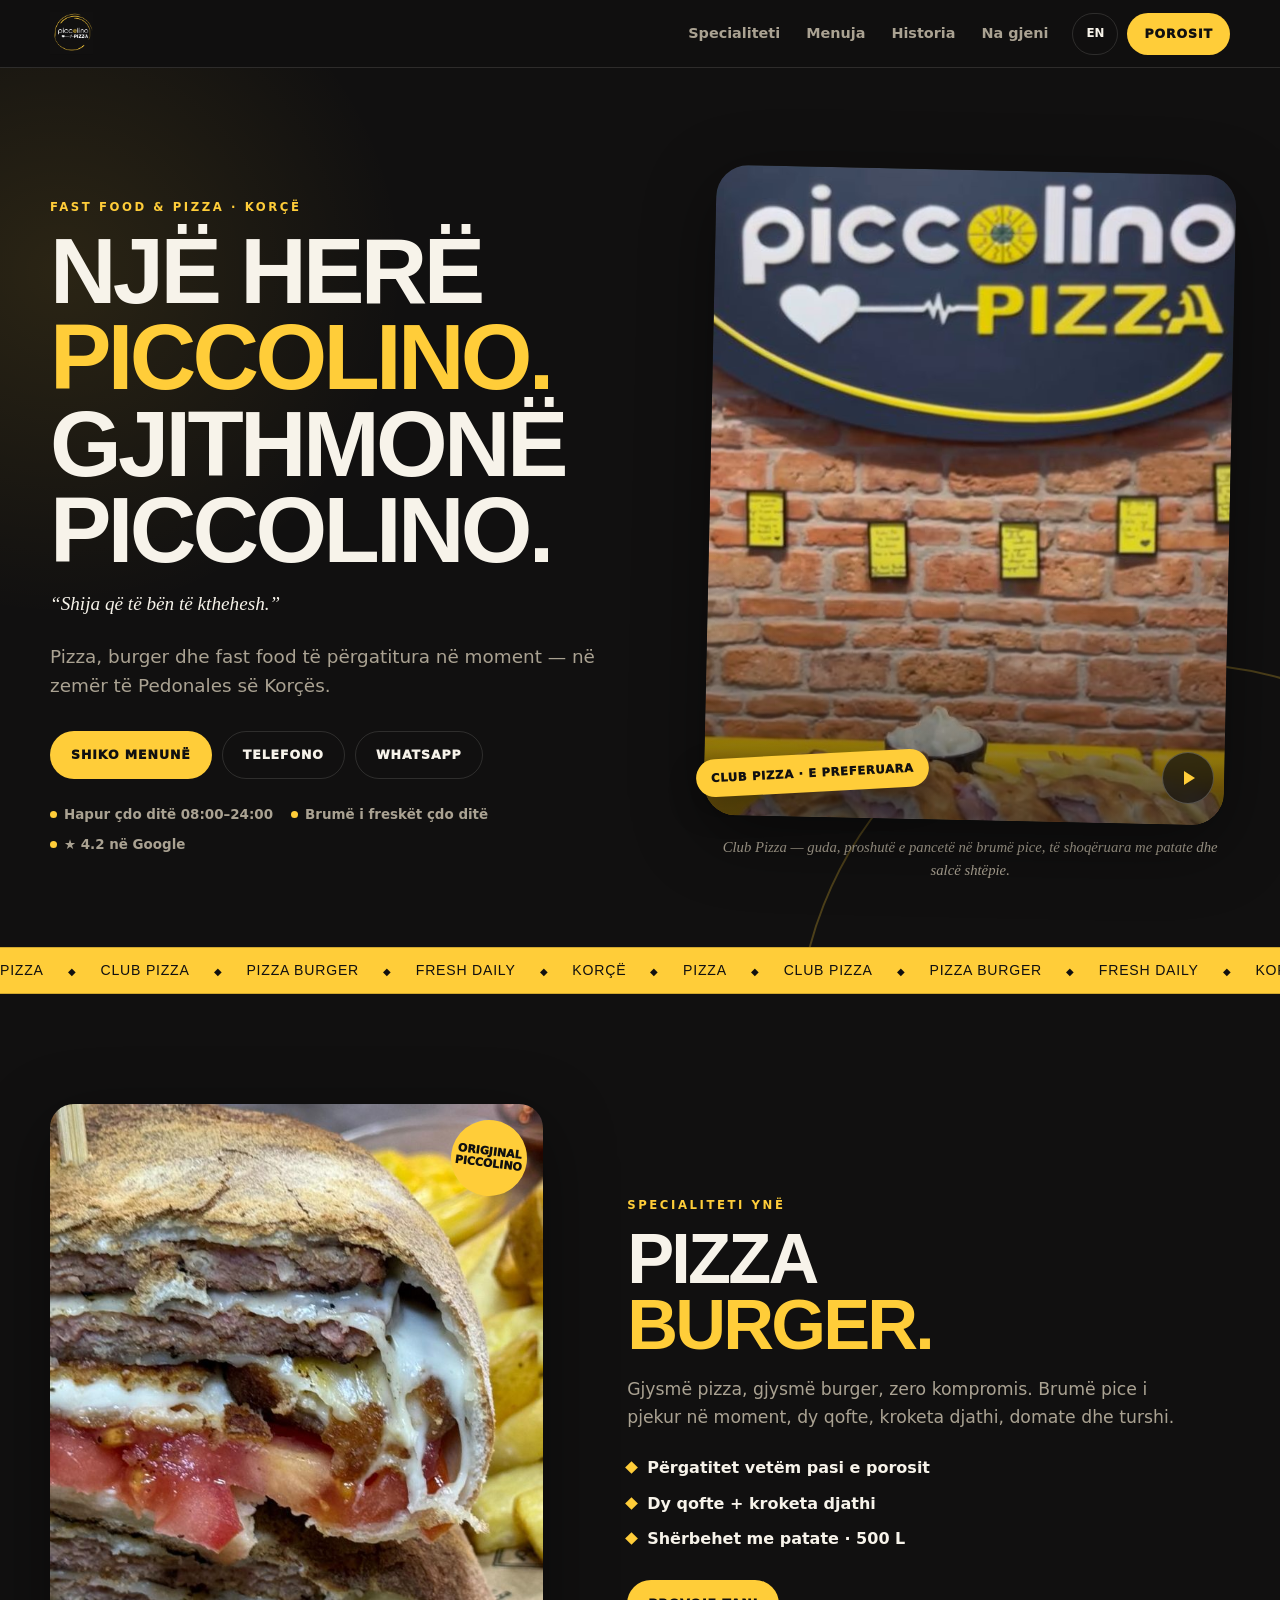
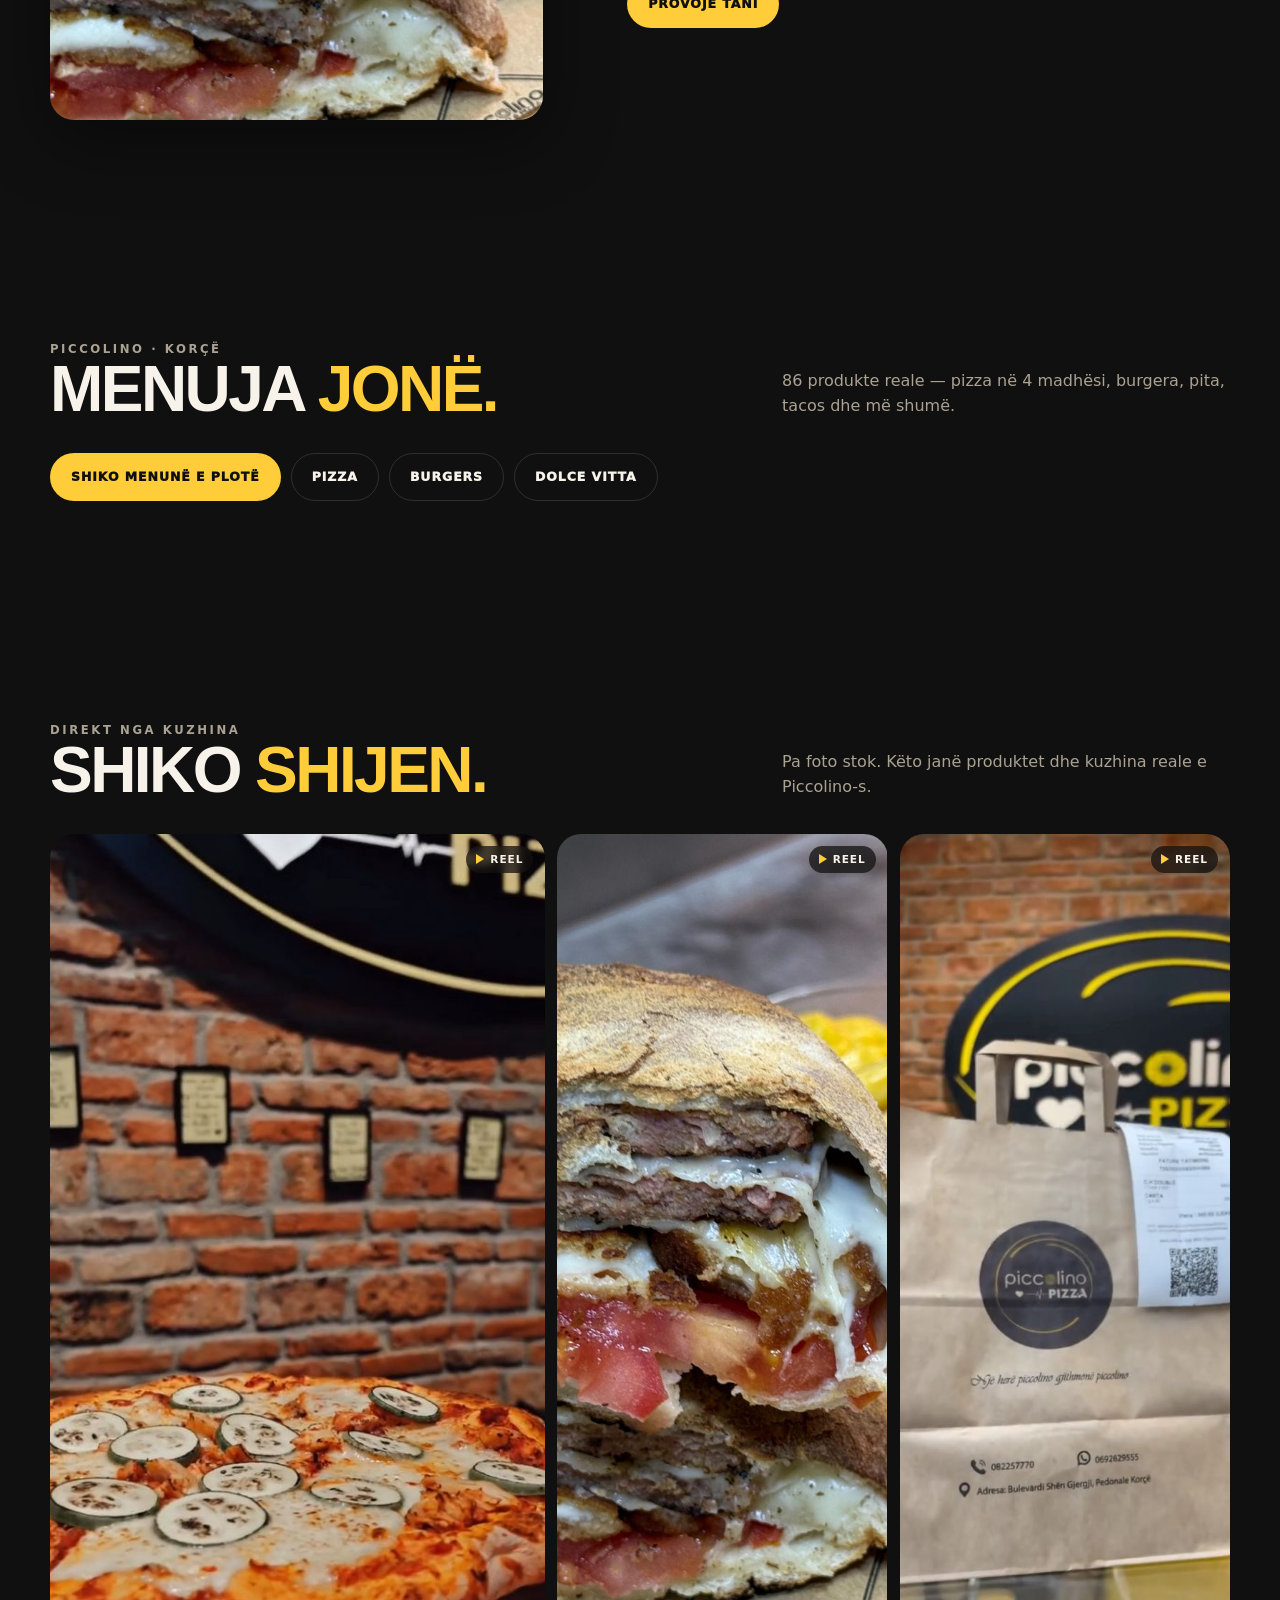
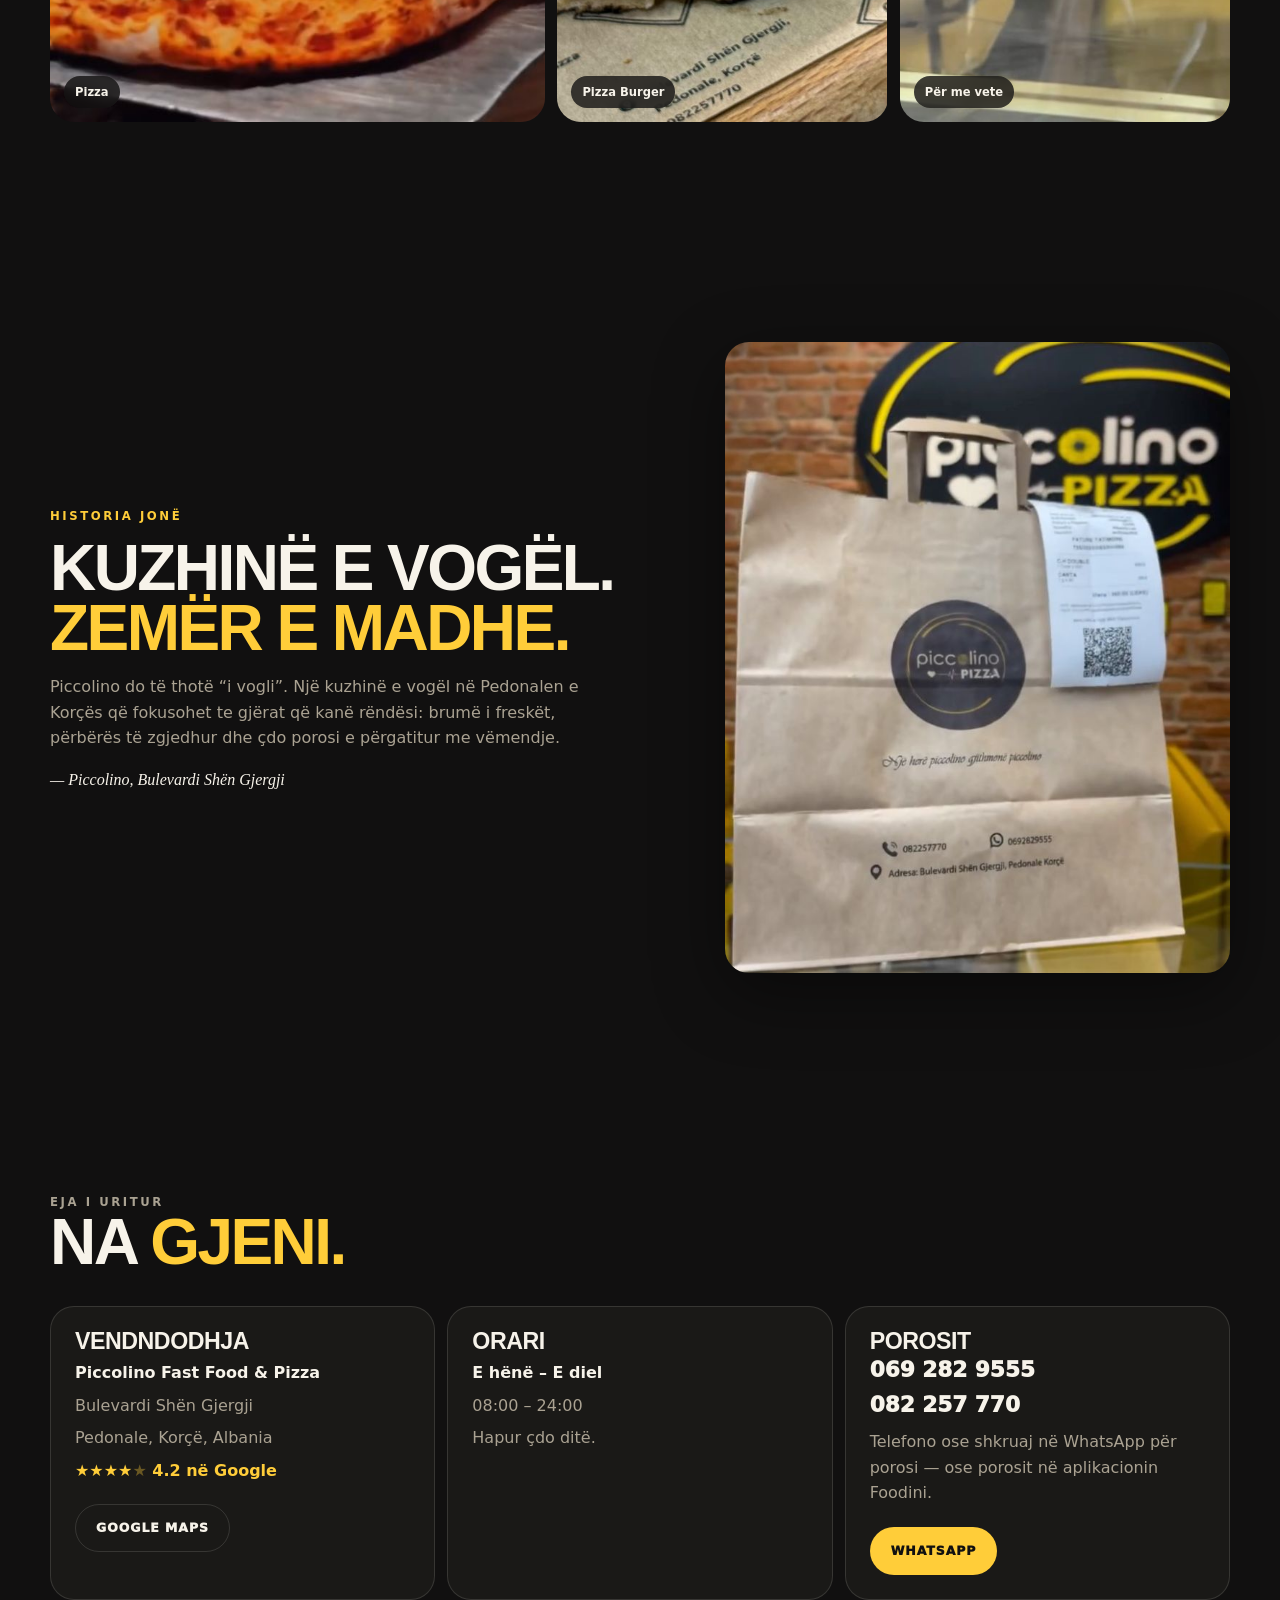
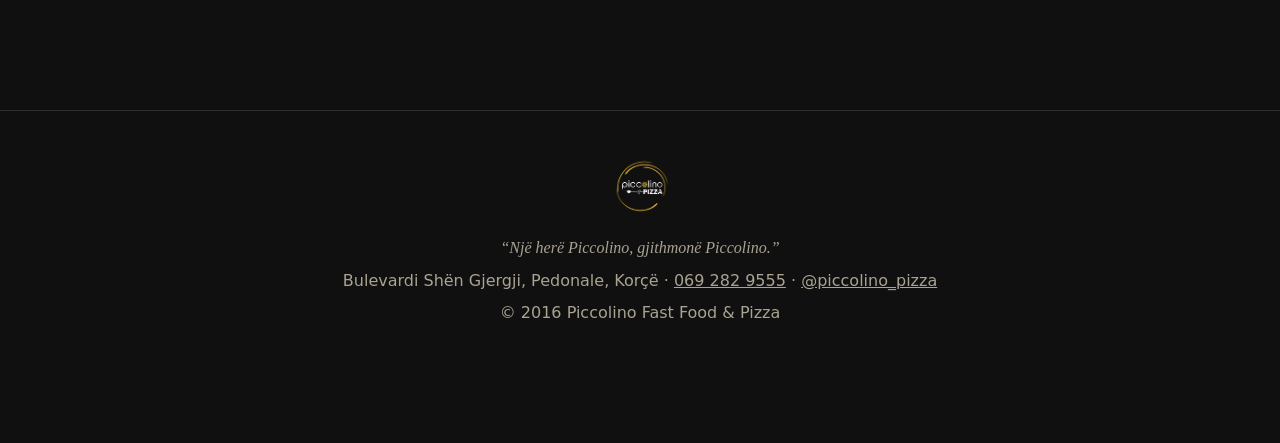
==== commit 7e220902: "Fix UTF-8 corruption from the previous commit; og URLs point to piccolinopizza.al Co-Authored-By: Cl" ====
--- a/index.html
+++ b/index.html
@@ -1,16 +1,16 @@
-﻿<!doctype html>
+<!doctype html>
 <html lang="sq">
 <head>
   <meta charset="utf-8">
   <meta name="viewport" content="width=device-width, initial-scale=1, viewport-fit=cover">
   <meta name="theme-color" content="#111010">
-  <meta name="description" content="Piccolino Fast Food & Pizza nÃ« Pedonalen e KorÃ§Ã«s. Pizza, burger, club pizza dhe fast food tÃ« pÃ«rgatitura nÃ« moment.">
-  <meta property="og:title" content="Piccolino â€” Fast Food & Pizza Â· KorÃ§Ã«">
-  <meta property="og:description" content="NjÃ« herÃ« Piccolino, gjithmonÃ« Piccolino. Shiko menunÃ« dhe porosit direkt.">
+  <meta name="description" content="Piccolino Fast Food & Pizza në Pedonalen e Korçës. Pizza, burger, club pizza dhe fast food të përgatitura në moment.">
+  <meta property="og:title" content="Piccolino — Fast Food & Pizza · Korçë">
+  <meta property="og:description" content="Një herë Piccolino, gjithmonë Piccolino. Shiko menunë dhe porosit direkt.">
   <meta property="og:image" content="https://piccolinopizza.al/assets/web/club-pizza.jpg">
   <meta property="og:url" content="https://piccolinopizza.al/">
   <meta property="og:type" content="restaurant">
-  <title>Piccolino â€” Fast Food & Pizza Â· KorÃ§Ã«</title>
+  <title>Piccolino — Fast Food & Pizza · Korçë</title>
   <link rel="icon" type="image/png" href="assets/web/logo-1000.png">
   <link rel="apple-touch-icon" href="assets/web/logo-1000.png">
 
@@ -27,8 +27,8 @@
     "priceRange":"L",
     "address":{
       "@type":"PostalAddress",
-      "streetAddress":"Bulevardi ShÃ«n Gjergji, Pedonale",
-      "addressLocality":"KorÃ§Ã«",
+      "streetAddress":"Bulevardi Shën Gjergji, Pedonale",
+      "addressLocality":"Korçë",
       "addressCountry":"AL"
     },
     "openingHoursSpecification":[{
@@ -42,7 +42,7 @@
   </script>
 </head>
 <body>
-  <a class="skip" href="#main">Kalo te pÃ«rmbajtja</a>
+  <a class="skip" href="#main">Kalo te përmbajtja</a>
 
   <header class="site-header">
     <div class="shell header-inner">
@@ -66,19 +66,19 @@
     <section class="hero" id="top">
       <div class="shell hero-grid">
         <div class="hero-copy">
-          <p class="eyebrow">Fast Food & Pizza Â· KorÃ§Ã«</p>
-          <h1 class="display"><span data-i18n="hero_1">NjÃ« herÃ«</span><br><span class="yellow">Piccolino.</span><br><span data-i18n="hero_2">GjithmonÃ« Piccolino.</span></h1>
-          <p class="hero-slogan serif" data-i18n="slogan">â€œShija qÃ« tÃ« bÃ«n tÃ« kthehesh.â€</p>
-          <p class="hero-lead" data-i18n="hero_lead">Pizza, burger dhe fast food tÃ« pÃ«rgatitura nÃ« moment â€” nÃ« zemÃ«r tÃ« Pedonales sÃ« KorÃ§Ã«s.</p>
+          <p class="eyebrow">Fast Food & Pizza · Korçë</p>
+          <h1 class="display"><span data-i18n="hero_1">Një herë</span><br><span class="yellow">Piccolino.</span><br><span data-i18n="hero_2">Gjithmonë Piccolino.</span></h1>
+          <p class="hero-slogan serif" data-i18n="slogan">“Shija që të bën të kthehesh.”</p>
+          <p class="hero-lead" data-i18n="hero_lead">Pizza, burger dhe fast food të përgatitura në moment — në zemër të Pedonales së Korçës.</p>
           <div class="hero-actions">
-            <a class="btn" href="menu.html" data-i18n="see_menu">Shiko menunÃ«</a>
+            <a class="btn" href="menu.html" data-i18n="see_menu">Shiko menunë</a>
             <a class="btn secondary" href="tel:+355692829555" data-i18n="call">Telefono</a>
             <a class="btn secondary" href="https://wa.me/355692829555" target="_blank" rel="noopener">WhatsApp</a>
           </div>
           <div class="hero-trust">
-            <span data-i18n="open_daily">Hapur Ã§do ditÃ« 08:00â€“24:00</span>
-            <span data-i18n="fresh_daily">BrumÃ« i freskÃ«t Ã§do ditÃ«</span>
-            <span><a href="https://www.google.com/maps/search/?api=1&amp;query=Piccolino+Pizza+Bulevardi+Shen+Gjergji+Korce" target="_blank" rel="noopener" style="text-decoration:none" data-i18n="rating">â˜… 4.2 nÃ« Google</a></span>
+            <span data-i18n="open_daily">Hapur çdo ditë 08:00–24:00</span>
+            <span data-i18n="fresh_daily">Brumë i freskët çdo ditë</span>
+            <span><a href="https://www.google.com/maps/search/?api=1&amp;query=Piccolino+Pizza+Bulevardi+Shen+Gjergji+Korce" target="_blank" rel="noopener" style="text-decoration:none" data-i18n="rating">★ 4.2 në Google</a></span>
           </div>
         </div>
 
@@ -87,35 +87,35 @@
             <div class="hero-photo">
               <video id="heroVideo" src="assets/video/club-pizza.mp4" poster="assets/web/club-slow-poster.jpg" autoplay muted loop playsinline data-slow-at="5.4" data-slow-rate="0.45" data-cut="6.1" aria-label="Club pizza nga kuzhina e Piccolino-s"></video>
             </div>
-            <span class="hero-chip" data-i18n="house_favorite">Club Pizza Â· e preferuara</span>
+            <span class="hero-chip" data-i18n="house_favorite">Club Pizza · e preferuara</span>
             <button class="play-reel" id="openVideo" type="button" aria-label="Shiko videon"></button>
           </div>
-          <p class="hero-caption" data-i18n="hero_video_desc">Club Pizza â€” guda, proshutÃ« e pancetÃ« nÃ« brumÃ« pice, tÃ« shoqÃ«ruara me patate dhe salcÃ« shtÃ«pie.</p>
+          <p class="hero-caption" data-i18n="hero_video_desc">Club Pizza — guda, proshutë e pancetë në brumë pice, të shoqëruara me patate dhe salcë shtëpie.</p>
         </div>
       </div>
     </section>
 
     <div class="pulse-strip" aria-hidden="true">
       <div class="pulse-track">
-        <span>Pizza</span><span>Club Pizza</span><span>Pizza Burger</span><span>Fresh Daily</span><span>KorÃ§Ã«</span>
-        <span>Pizza</span><span>Club Pizza</span><span>Pizza Burger</span><span>Fresh Daily</span><span>KorÃ§Ã«</span>
+        <span>Pizza</span><span>Club Pizza</span><span>Pizza Burger</span><span>Fresh Daily</span><span>Korçë</span>
+        <span>Pizza</span><span>Club Pizza</span><span>Pizza Burger</span><span>Fresh Daily</span><span>Korçë</span>
       </div>
     </div>
 
     <section class="content" id="signature">
       <div class="shell signature-grid">
         <div class="signature-image">
-          <video class="lazy-reel" data-src="assets/video/pizza-burger.mp4" poster="assets/web/pizza-burger.jpg" muted loop playsinline preload="none" aria-label="Pizza Burger duke u pÃ«rgatitur nga fillimi nÃ« fund"></video>
+          <video class="lazy-reel" data-src="assets/video/pizza-burger.mp4" poster="assets/web/pizza-burger.jpg" muted loop playsinline preload="none" aria-label="Pizza Burger duke u përgatitur nga fillimi në fund"></video>
           <span class="new-badge" data-i18n="original">Origjinal<br>Piccolino</span>
         </div>
         <div class="signature-copy">
-          <p class="eyebrow" data-i18n="signature_label">Specialiteti ynÃ«</p>
+          <p class="eyebrow" data-i18n="signature_label">Specialiteti ynë</p>
           <h2 class="display">Pizza<br><span class="yellow">Burger.</span></h2>
-          <p class="intro" data-i18n="signature_copy">GjysmÃ« pizza, gjysmÃ« burger, zero kompromis. BrumÃ« pice i pjekur nÃ« moment, dy qofte, kroketa djathi, domate dhe turshi.</p>
+          <p class="intro" data-i18n="signature_copy">Gjysmë pizza, gjysmë burger, zero kompromis. Brumë pice i pjekur në moment, dy qofte, kroketa djathi, domate dhe turshi.</p>
           <ul class="feature-list">
-            <li data-i18n="sig_1">PÃ«rgatitet vetÃ«m pasi e porosit</li>
+            <li data-i18n="sig_1">Përgatitet vetëm pasi e porosit</li>
             <li data-i18n="sig_2">Dy qofte + kroketa djathi</li>
-            <li data-i18n="sig_3">ShÃ«rbehet me patate Â· 500 L</li>
+            <li data-i18n="sig_3">Shërbehet me patate · 500 L</li>
           </ul>
           <a class="btn" href="tel:+355692829555" data-i18n="try_now">Provoje tani</a>
         </div>
@@ -126,13 +126,13 @@
       <div class="shell">
         <div class="section-head">
           <div>
-            <p class="eyebrow">Piccolino Â· KorÃ§Ã«</p>
-            <h2 class="display" data-i18n="menu_title">Menuja <span class="yellow">jonÃ«.</span></h2>
-          </div>
-          <p data-i18n="menu_cta_copy">86 produkte reale â€” pizza nÃ« 4 madhÃ«si, burgera, pita, tacos dhe mÃ« shumÃ«.</p>
+            <p class="eyebrow">Piccolino · Korçë</p>
+            <h2 class="display" data-i18n="menu_title">Menuja <span class="yellow">jonë.</span></h2>
+          </div>
+          <p data-i18n="menu_cta_copy">86 produkte reale — pizza në 4 madhësi, burgera, pita, tacos dhe më shumë.</p>
         </div>
         <div style="display:flex;gap:10px;flex-wrap:wrap">
-          <a class="btn" href="menu.html" data-i18n="see_full_menu">Shiko menunÃ« e plotÃ«</a>
+          <a class="btn" href="menu.html" data-i18n="see_full_menu">Shiko menunë e plotë</a>
           <a class="btn secondary" href="menu.html#pizza">Pizza</a>
           <a class="btn secondary" href="menu.html#burgers">Burgers</a>
           <a class="btn secondary" href="menu.html#dolce">Dolce Vitta</a>
@@ -147,10 +147,10 @@
             <p class="eyebrow" data-i18n="kitchen_label">Direkt nga kuzhina</p>
             <h2 class="display" data-i18n="gallery_title">Shiko <span class="yellow">shijen.</span></h2>
           </div>
-          <p data-i18n="gallery_copy">Pa foto stok. KÃ«to janÃ« produktet dhe kuzhina reale e Piccolino-s.</p>
+          <p data-i18n="gallery_copy">Pa foto stok. Këto janë produktet dhe kuzhina reale e Piccolino-s.</p>
         </div>
         <div class="gallery-grid">
-          <a class="gallery-card" href="https://www.instagram.com/p/DMdifA6sbeV/" target="_blank" rel="noopener" aria-label="Reel: pizza nÃ« pÃ«rgatitje">
+          <a class="gallery-card" href="https://www.instagram.com/p/DMdifA6sbeV/" target="_blank" rel="noopener" aria-label="Reel: pizza në përgatitje">
             <video class="lazy-reel" data-src="assets/video/pizza-new.mp4" data-start="4" data-cut="14" poster="assets/web/pizza-preview-poster.jpg" muted loop playsinline preload="none"></video>
             <em class="reel-badge">Reel</em>
             <span>Pizza</span>
@@ -160,10 +160,10 @@
             <em class="reel-badge">Reel</em>
             <span>Pizza Burger</span>
           </a>
-          <a class="gallery-card" href="https://www.instagram.com/p/DHyY3ulI9iY/" target="_blank" rel="noopener" aria-label="Reel: porosia pÃ«r me vete">
+          <a class="gallery-card" href="https://www.instagram.com/p/DHyY3ulI9iY/" target="_blank" rel="noopener" aria-label="Reel: porosia për me vete">
             <video class="lazy-reel" data-src="assets/video/quality.mp4" data-start="0" data-cut="8" poster="assets/web/brand-bag.jpg" muted loop playsinline preload="none"></video>
             <em class="reel-badge">Reel</em>
-            <span data-i18n="takeaway">PÃ«r me vete</span>
+            <span data-i18n="takeaway">Për me vete</span>
           </a>
         </div>
       </div>
@@ -172,10 +172,10 @@
     <section class="content" id="story">
       <div class="shell story-grid">
         <div>
-          <p class="eyebrow" data-i18n="story_label">Historia jonÃ«</p>
-          <h2 class="display story-quote"><span data-i18n="story_1">KuzhinÃ« e vogÃ«l.</span><br><span class="yellow" data-i18n="story_2">ZemÃ«r e madhe.</span></h2>
-          <p class="story-body" data-i18n="story_body">Piccolino do tÃ« thotÃ« â€œi vogliâ€. NjÃ« kuzhinÃ« e vogÃ«l nÃ« Pedonalen e KorÃ§Ã«s qÃ« fokusohet te gjÃ«rat qÃ« kanÃ« rÃ«ndÃ«si: brumÃ« i freskÃ«t, pÃ«rbÃ«rÃ«s tÃ« zgjedhur dhe Ã§do porosi e pÃ«rgatitur me vÃ«mendje.</p>
-          <p class="serif">â€” Piccolino, Bulevardi ShÃ«n Gjergji</p>
+          <p class="eyebrow" data-i18n="story_label">Historia jonë</p>
+          <h2 class="display story-quote"><span data-i18n="story_1">Kuzhinë e vogël.</span><br><span class="yellow" data-i18n="story_2">Zemër e madhe.</span></h2>
+          <p class="story-body" data-i18n="story_body">Piccolino do të thotë “i vogli”. Një kuzhinë e vogël në Pedonalen e Korçës që fokusohet te gjërat që kanë rëndësi: brumë i freskët, përbërës të zgjedhur dhe çdo porosi e përgatitur me vëmendje.</p>
+          <p class="serif">— Piccolino, Bulevardi Shën Gjergji</p>
         </div>
         <div class="story-photo">
           <img src="assets/web/brand-bag.jpg" alt="Piccolino Fast Food & Pizza" loading="lazy">
@@ -195,22 +195,22 @@
           <article class="visit-card">
             <h3 class="display" data-i18n="location">Vendndodhja</h3>
             <p><strong>Piccolino Fast Food & Pizza</strong></p>
-            <p>Bulevardi ShÃ«n Gjergji</p>
-            <p>Pedonale, KorÃ§Ã«, Albania</p>
-            <p style="color:var(--yellow);font-weight:900">â˜…â˜…â˜…â˜…<span style="opacity:.35">â˜…</span> <span data-i18n="rating_v">4.2 nÃ« Google</span></p>
+            <p>Bulevardi Shën Gjergji</p>
+            <p>Pedonale, Korçë, Albania</p>
+            <p style="color:var(--yellow);font-weight:900">★★★★<span style="opacity:.35">★</span> <span data-i18n="rating_v">4.2 në Google</span></p>
             <a class="btn secondary" href="https://www.google.com/maps/search/?api=1&query=Piccolino+Pizza+Bulevardi+Shen+Gjergji+Korce" target="_blank" rel="noopener" data-i18n="maps">Google Maps</a>
           </article>
           <article class="visit-card">
             <h3 class="display" data-i18n="hours">Orari</h3>
-            <p><strong data-i18n="mon_sun">E hÃ«nÃ« â€“ E diel</strong></p>
-            <p>08:00 â€“ 24:00</p>
-            <p data-i18n="open_everyday">Hapur Ã§do ditÃ«.</p>
+            <p><strong data-i18n="mon_sun">E hënë – E diel</strong></p>
+            <p>08:00 – 24:00</p>
+            <p data-i18n="open_everyday">Hapur çdo ditë.</p>
           </article>
           <article class="visit-card">
             <h3 class="display" data-i18n="order_title">Porosit</h3>
             <a class="big" href="tel:+355692829555">069 282 9555</a>
             <a class="big" href="tel:+35582257770">082 257 770</a>
-            <p data-i18n="order_note">Telefono ose shkruaj nÃ« WhatsApp pÃ«r porosi â€” ose porosit nÃ« aplikacionin Foodini.</p>
+            <p data-i18n="order_note">Telefono ose shkruaj në WhatsApp për porosi — ose porosit në aplikacionin Foodini.</p>
             <a class="btn" href="https://wa.me/355692829555" target="_blank" rel="noopener">WhatsApp</a>
           </article>
         </div>
@@ -221,13 +221,13 @@
   <footer>
     <div class="shell">
       <img src="assets/web/logo-1000.png" alt="Piccolino" width="1000" height="311" loading="lazy">
-      <p class="serif">â€œNjÃ« herÃ« Piccolino, gjithmonÃ« Piccolino.â€</p>
-      <p>Bulevardi ShÃ«n Gjergji, Pedonale, KorÃ§Ã« Â· <a href="tel:+355692829555">069 282 9555</a> Â· <a href="https://www.instagram.com/piccolino_pizza/" target="_blank" rel="noopener">@piccolino_pizza</a></p>
-      <p>Â© 2016 Piccolino Fast Food & Pizza</p>
+      <p class="serif">“Një herë Piccolino, gjithmonë Piccolino.”</p>
+      <p>Bulevardi Shën Gjergji, Pedonale, Korçë · <a href="tel:+355692829555">069 282 9555</a> · <a href="https://www.instagram.com/piccolino_pizza/" target="_blank" rel="noopener">@piccolino_pizza</a></p>
+      <p>© 2016 Piccolino Fast Food & Pizza</p>
     </div>
   </footer>
 
-  <nav class="mobile-actions" aria-label="Veprime tÃ« shpejta">
+  <nav class="mobile-actions" aria-label="Veprime të shpejta">
     <a href="tel:+355692829555">
       <svg viewBox="0 0 24 24" fill="none" aria-hidden="true"><path d="M7 3h3l1.5 4-2 1.5a15 15 0 0 0 6 6l1.5-2 4 1.5v3a4 4 0 0 1-4 4C9.3 21 3 14.7 3 7a4 4 0 0 1 4-4Z" stroke="currentColor" stroke-width="1.8" stroke-linejoin="round"/></svg>
       <span data-i18n="call">Telefono</span>
@@ -241,7 +241,7 @@
 
   <div class="modal" id="videoModal" role="dialog" aria-modal="true" aria-label="Video Piccolino">
     <div class="modal-card">
-      <button class="modal-close" id="closeVideo" type="button" aria-label="Mbyll videon">Ã—</button>
+      <button class="modal-close" id="closeVideo" type="button" aria-label="Mbyll videon">×</button>
       <video id="reelVideo" controls playsinline preload="none" poster="assets/web/club-slow-poster.jpg">
         <source data-src="assets/video/club-pizza.mp4" type="video/mp4">
       </video>
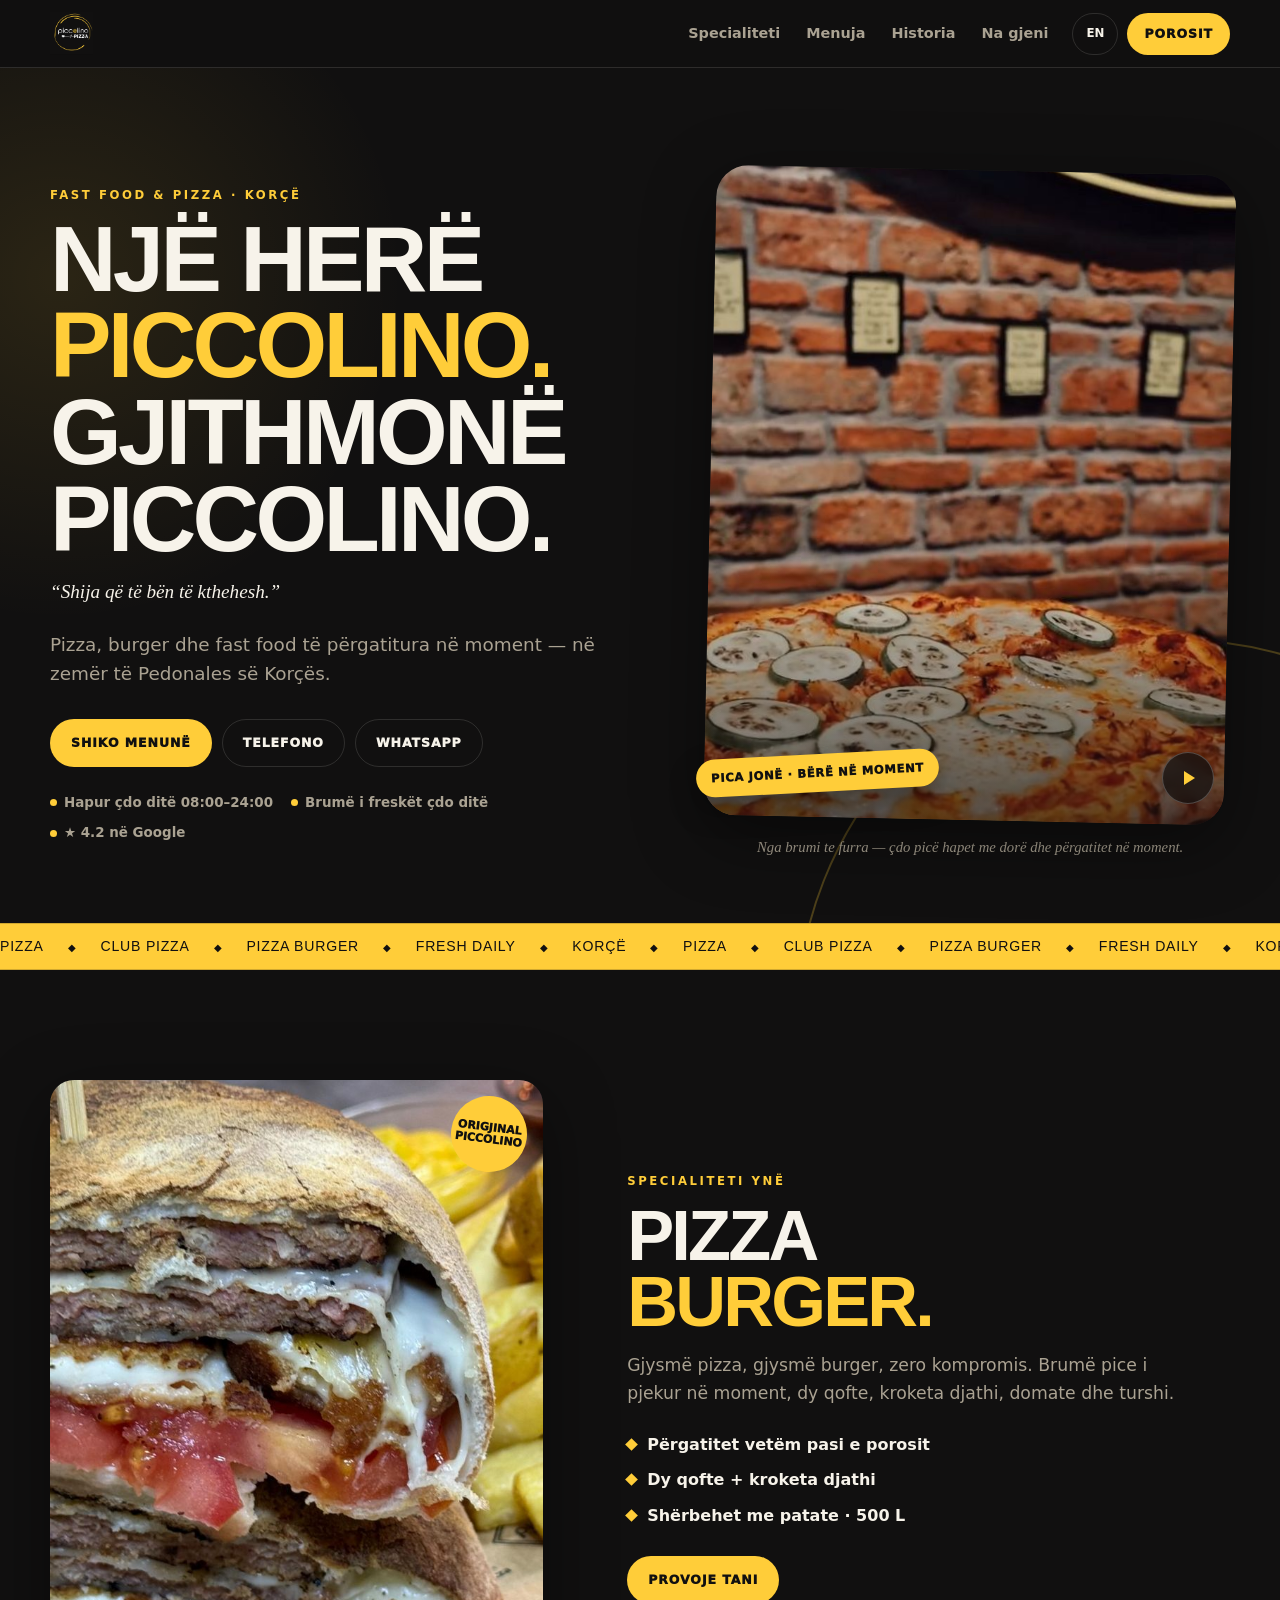
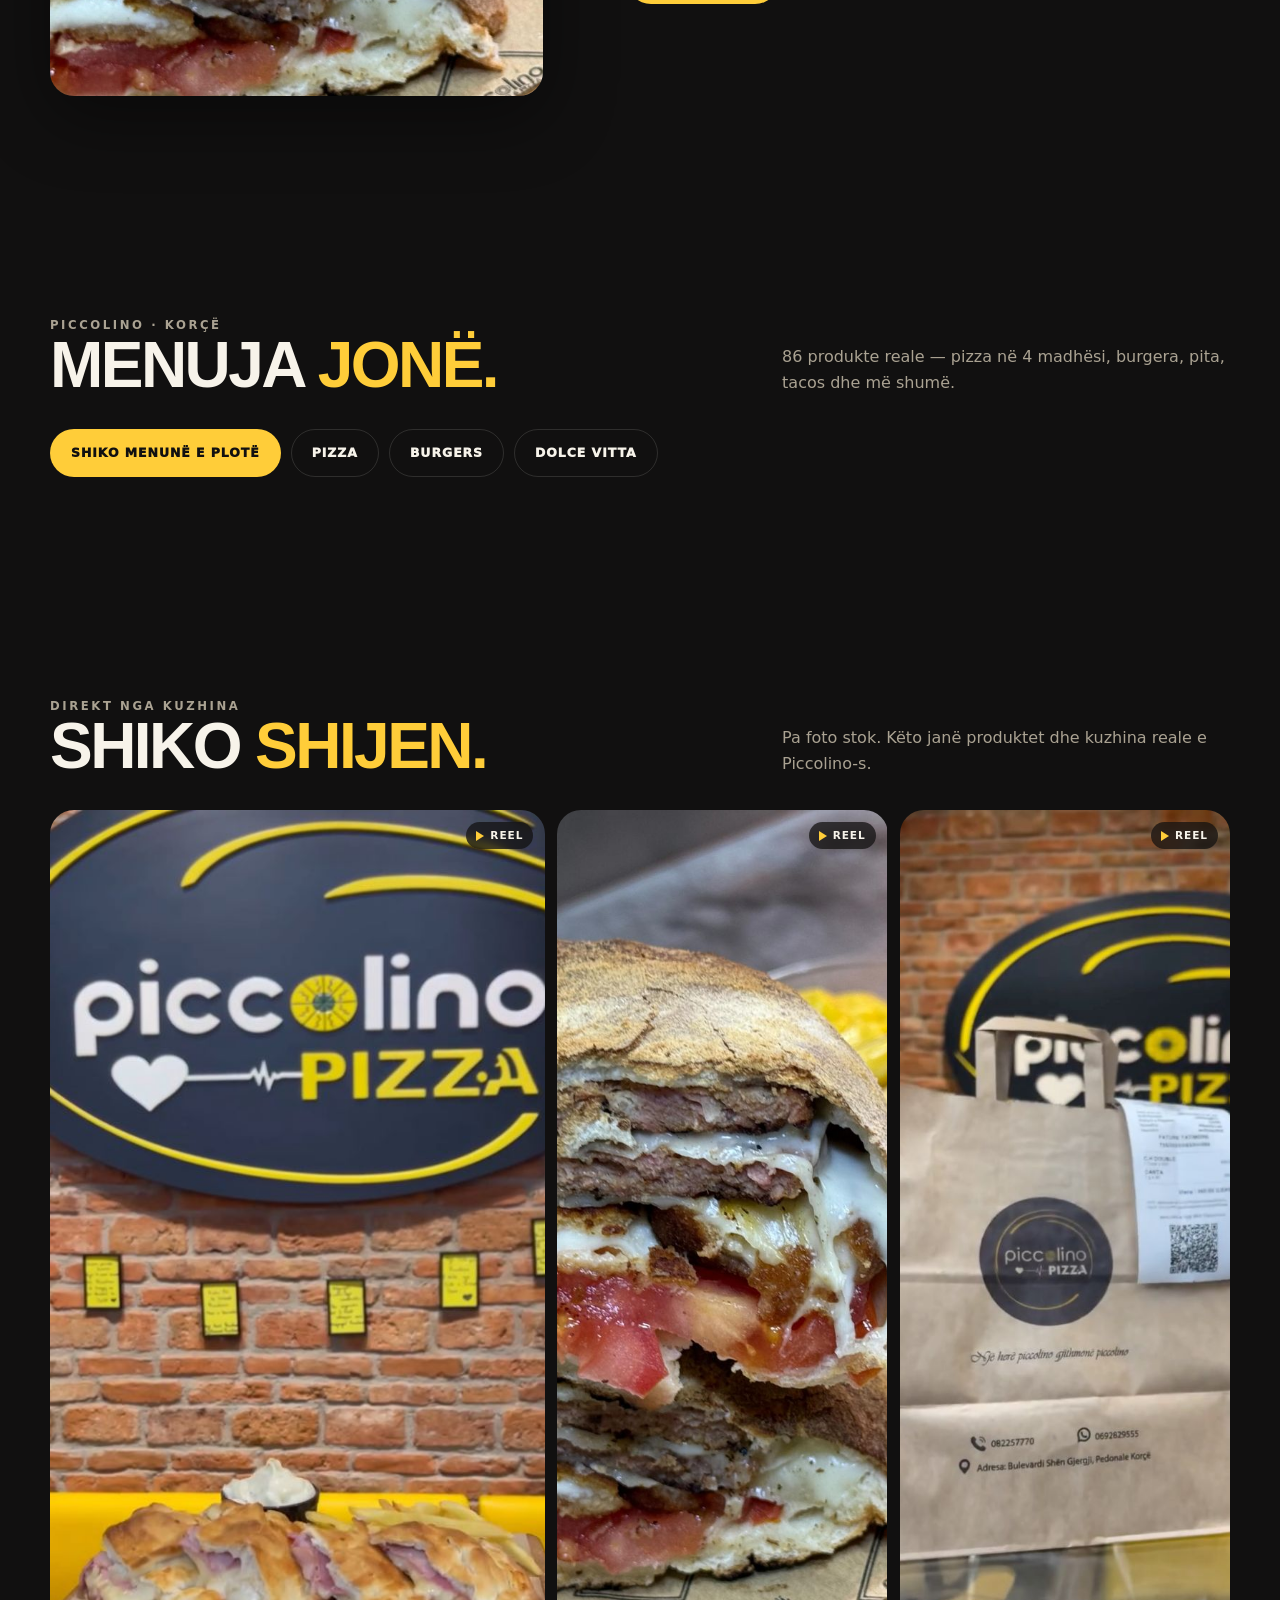
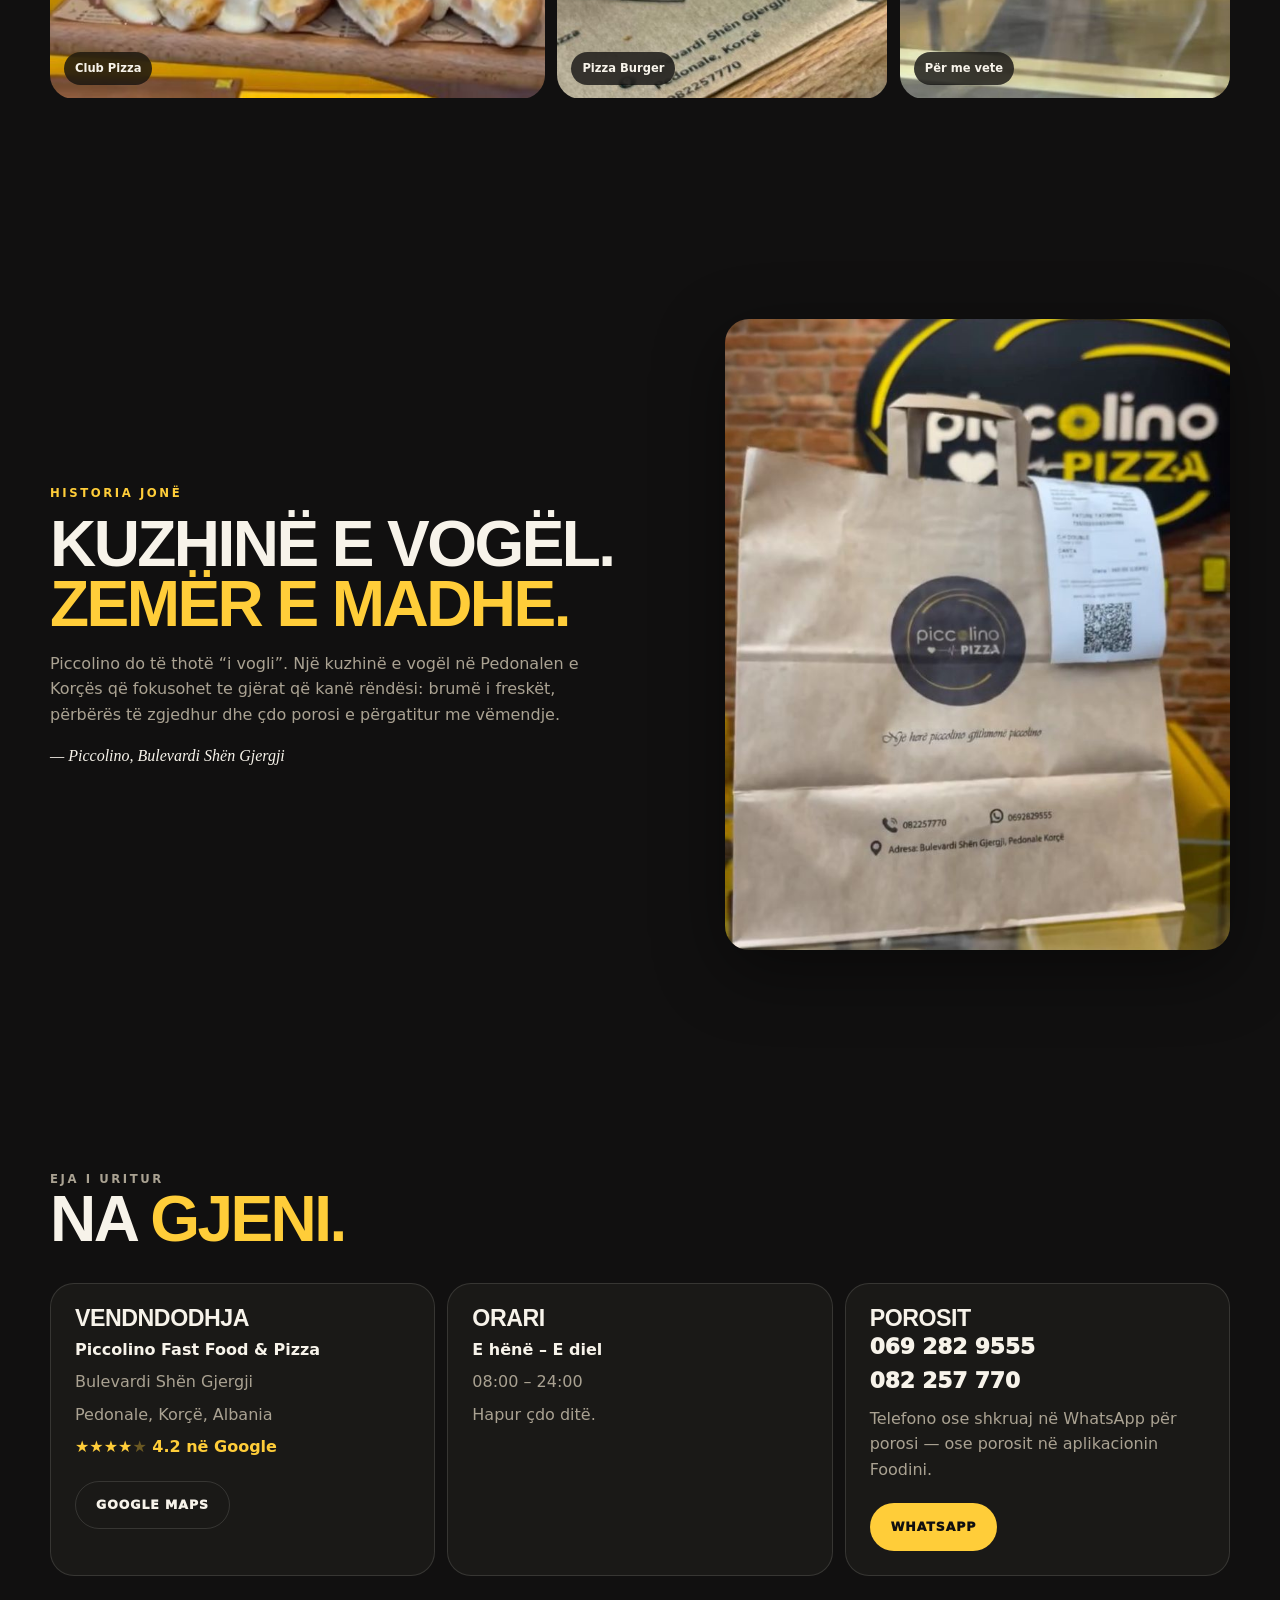
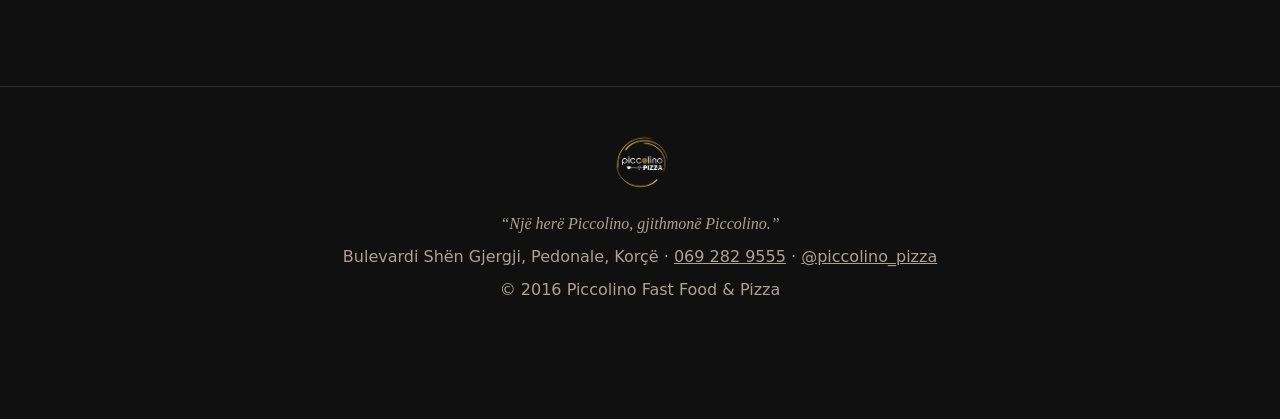
==== commit 482fd04f: "Swap hero and pizza tile: hero plays the dough-toss reel, Club Pizza moves to the gallery with its s" ====
--- a/index.html
+++ b/index.html
@@ -85,12 +85,12 @@
         <div class="hero-media">
           <div class="hero-frame-wrap">
             <div class="hero-photo">
-              <video id="heroVideo" src="assets/video/club-pizza.mp4" poster="assets/web/club-slow-poster.jpg" autoplay muted loop playsinline data-slow-at="5.4" data-slow-rate="0.45" data-cut="6.1" aria-label="Club pizza nga kuzhina e Piccolino-s"></video>
+              <video id="heroVideo" src="assets/video/pizza-new.mp4" poster="assets/web/pizza-preview-poster.jpg" autoplay muted loop playsinline data-start="4" data-cut="14" aria-label="Pica duke u përgatitur nga mjeshtri i Piccolino-s"></video>
             </div>
-            <span class="hero-chip" data-i18n="house_favorite">Club Pizza · e preferuara</span>
+            <span class="hero-chip" data-i18n="house_favorite">Pica jonë · bërë në moment</span>
             <button class="play-reel" id="openVideo" type="button" aria-label="Shiko videon"></button>
           </div>
-          <p class="hero-caption" data-i18n="hero_video_desc">Club Pizza — guda, proshutë e pancetë në brumë pice, të shoqëruara me patate dhe salcë shtëpie.</p>
+          <p class="hero-caption" data-i18n="hero_video_desc">Nga brumi te furra — çdo picë hapet me dorë dhe përgatitet në moment.</p>
         </div>
       </div>
     </section>
@@ -150,10 +150,10 @@
           <p data-i18n="gallery_copy">Pa foto stok. Këto janë produktet dhe kuzhina reale e Piccolino-s.</p>
         </div>
         <div class="gallery-grid">
-          <a class="gallery-card" href="https://www.instagram.com/p/DMdifA6sbeV/" target="_blank" rel="noopener" aria-label="Reel: pizza në përgatitje">
-            <video class="lazy-reel" data-src="assets/video/pizza-new.mp4" data-start="4" data-cut="14" poster="assets/web/pizza-preview-poster.jpg" muted loop playsinline preload="none"></video>
+          <a class="gallery-card" href="https://www.instagram.com/p/C7OqQ_rIAmA/" target="_blank" rel="noopener" aria-label="Reel: Club Pizza">
+            <video class="lazy-reel" data-src="assets/video/club-pizza.mp4" data-slow-at="5.4" data-slow-rate="0.45" data-cut="6.1" poster="assets/web/club-slow-poster.jpg" muted loop playsinline preload="none"></video>
             <em class="reel-badge">Reel</em>
-            <span>Pizza</span>
+            <span>Club Pizza</span>
           </a>
           <a class="gallery-card" href="https://www.instagram.com/p/DI_kSwtI_Sv/" target="_blank" rel="noopener" aria-label="Reel: Pizza Burger">
             <video class="lazy-reel" data-src="assets/video/pizza-burger.mp4" data-cut="9.5" poster="assets/web/pizza-burger.jpg" muted loop playsinline preload="none"></video>
@@ -242,8 +242,8 @@
   <div class="modal" id="videoModal" role="dialog" aria-modal="true" aria-label="Video Piccolino">
     <div class="modal-card">
       <button class="modal-close" id="closeVideo" type="button" aria-label="Mbyll videon">×</button>
-      <video id="reelVideo" controls playsinline preload="none" poster="assets/web/club-slow-poster.jpg">
-        <source data-src="assets/video/club-pizza.mp4" type="video/mp4">
+      <video id="reelVideo" controls playsinline preload="none" poster="assets/web/pizza-preview-poster.jpg">
+        <source data-src="assets/video/pizza-new.mp4" type="video/mp4">
       </video>
     </div>
   </div>
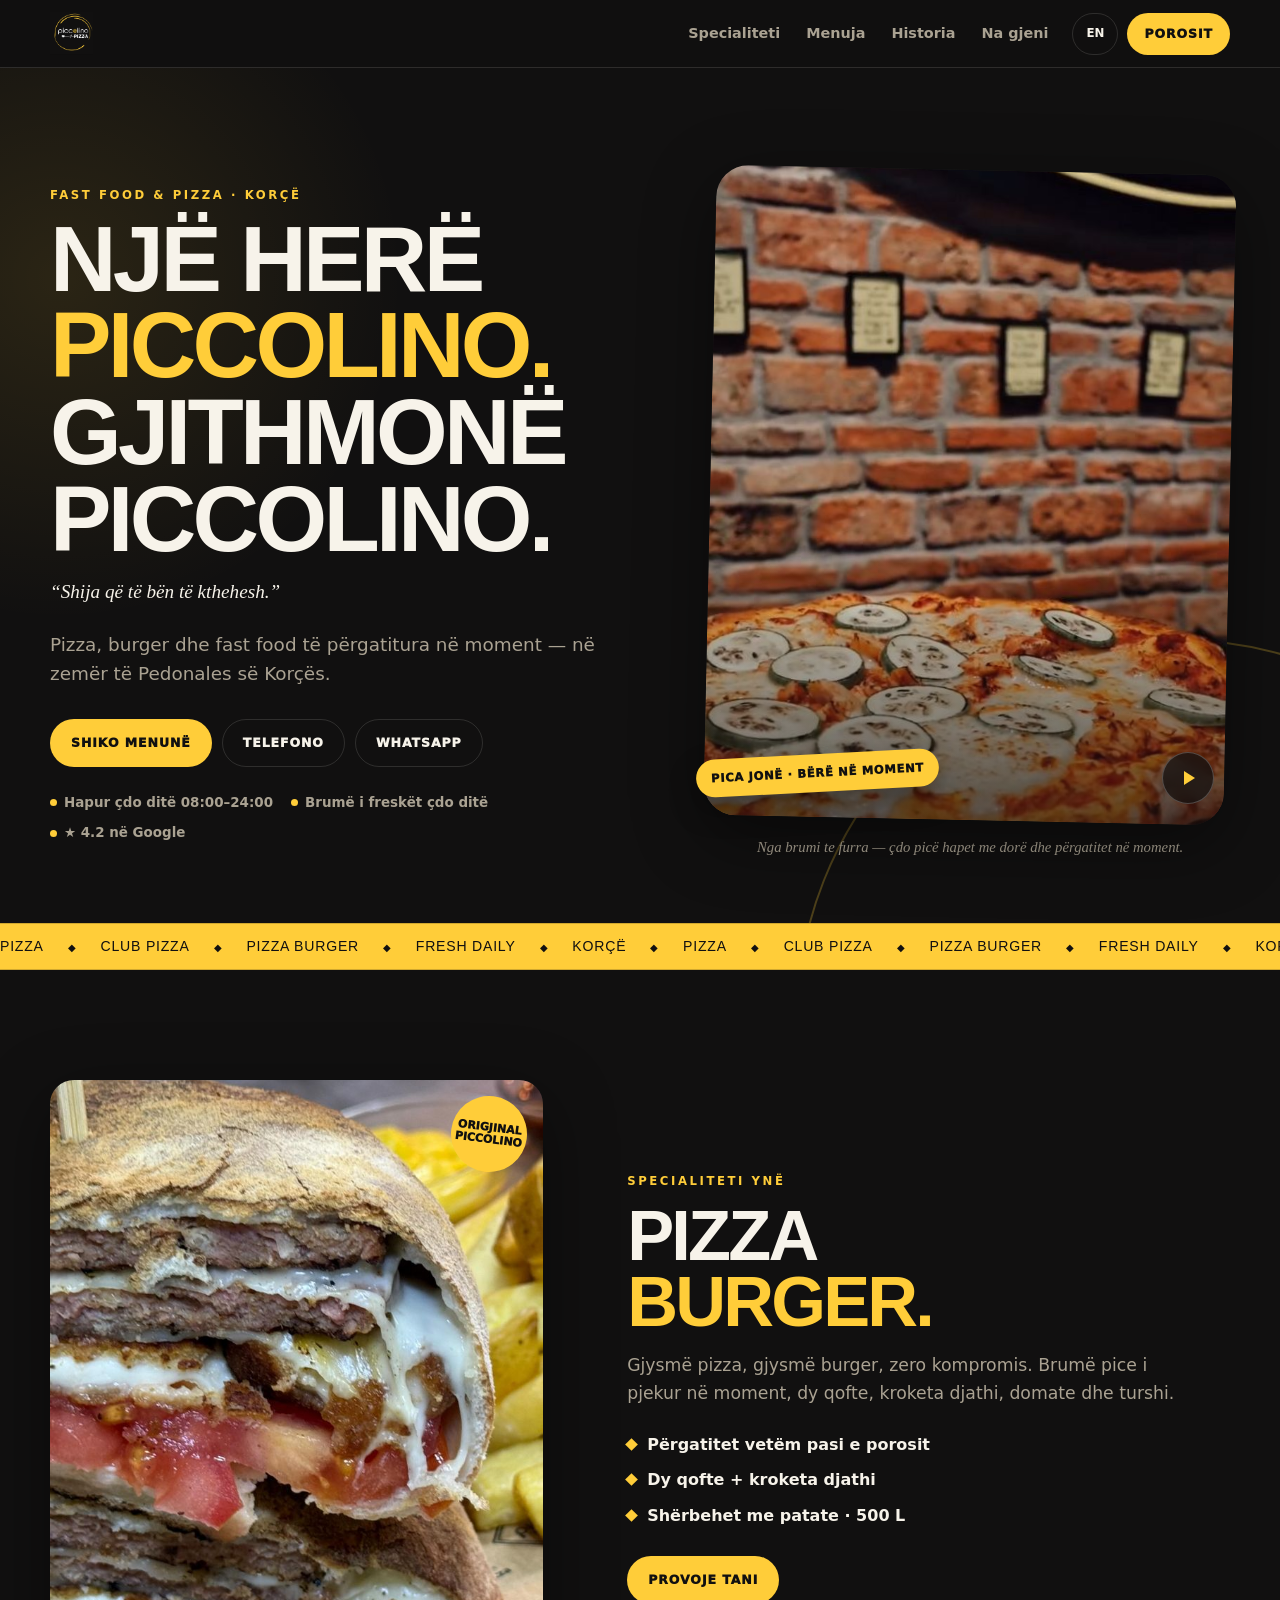
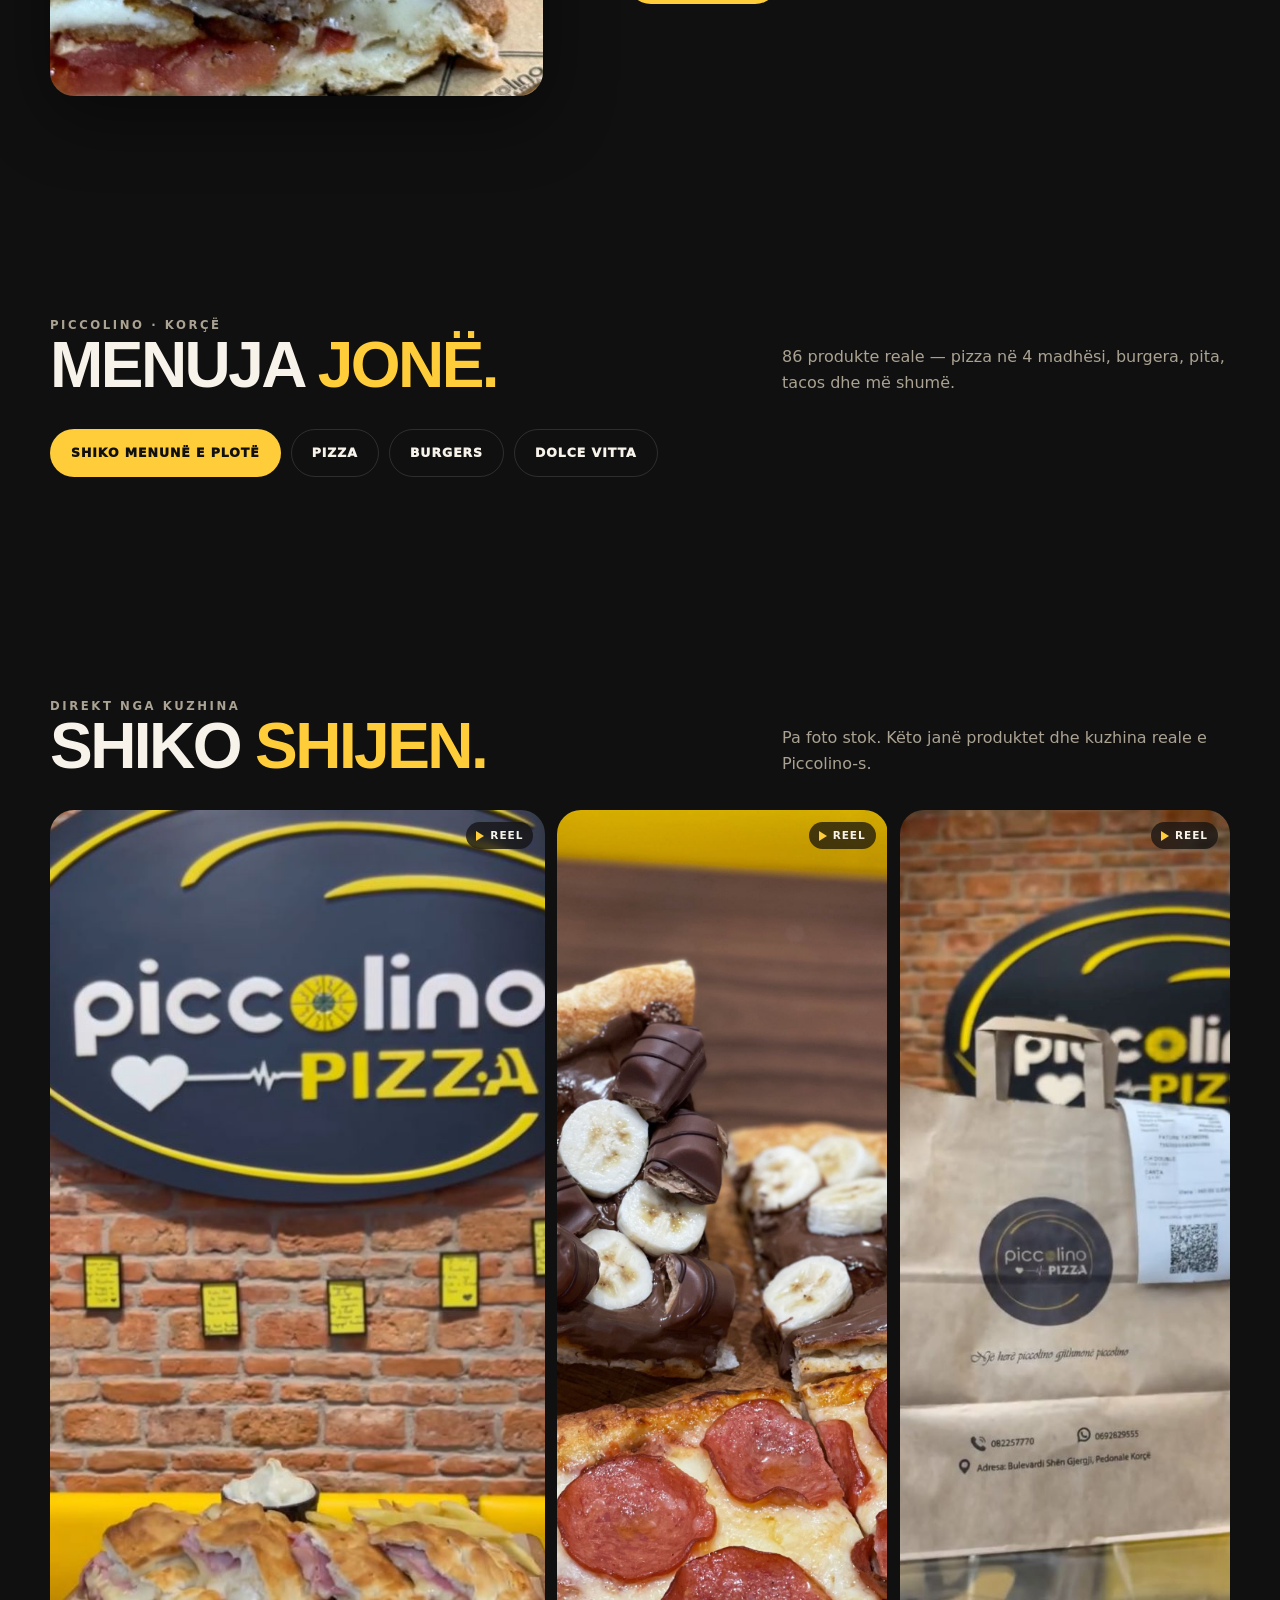
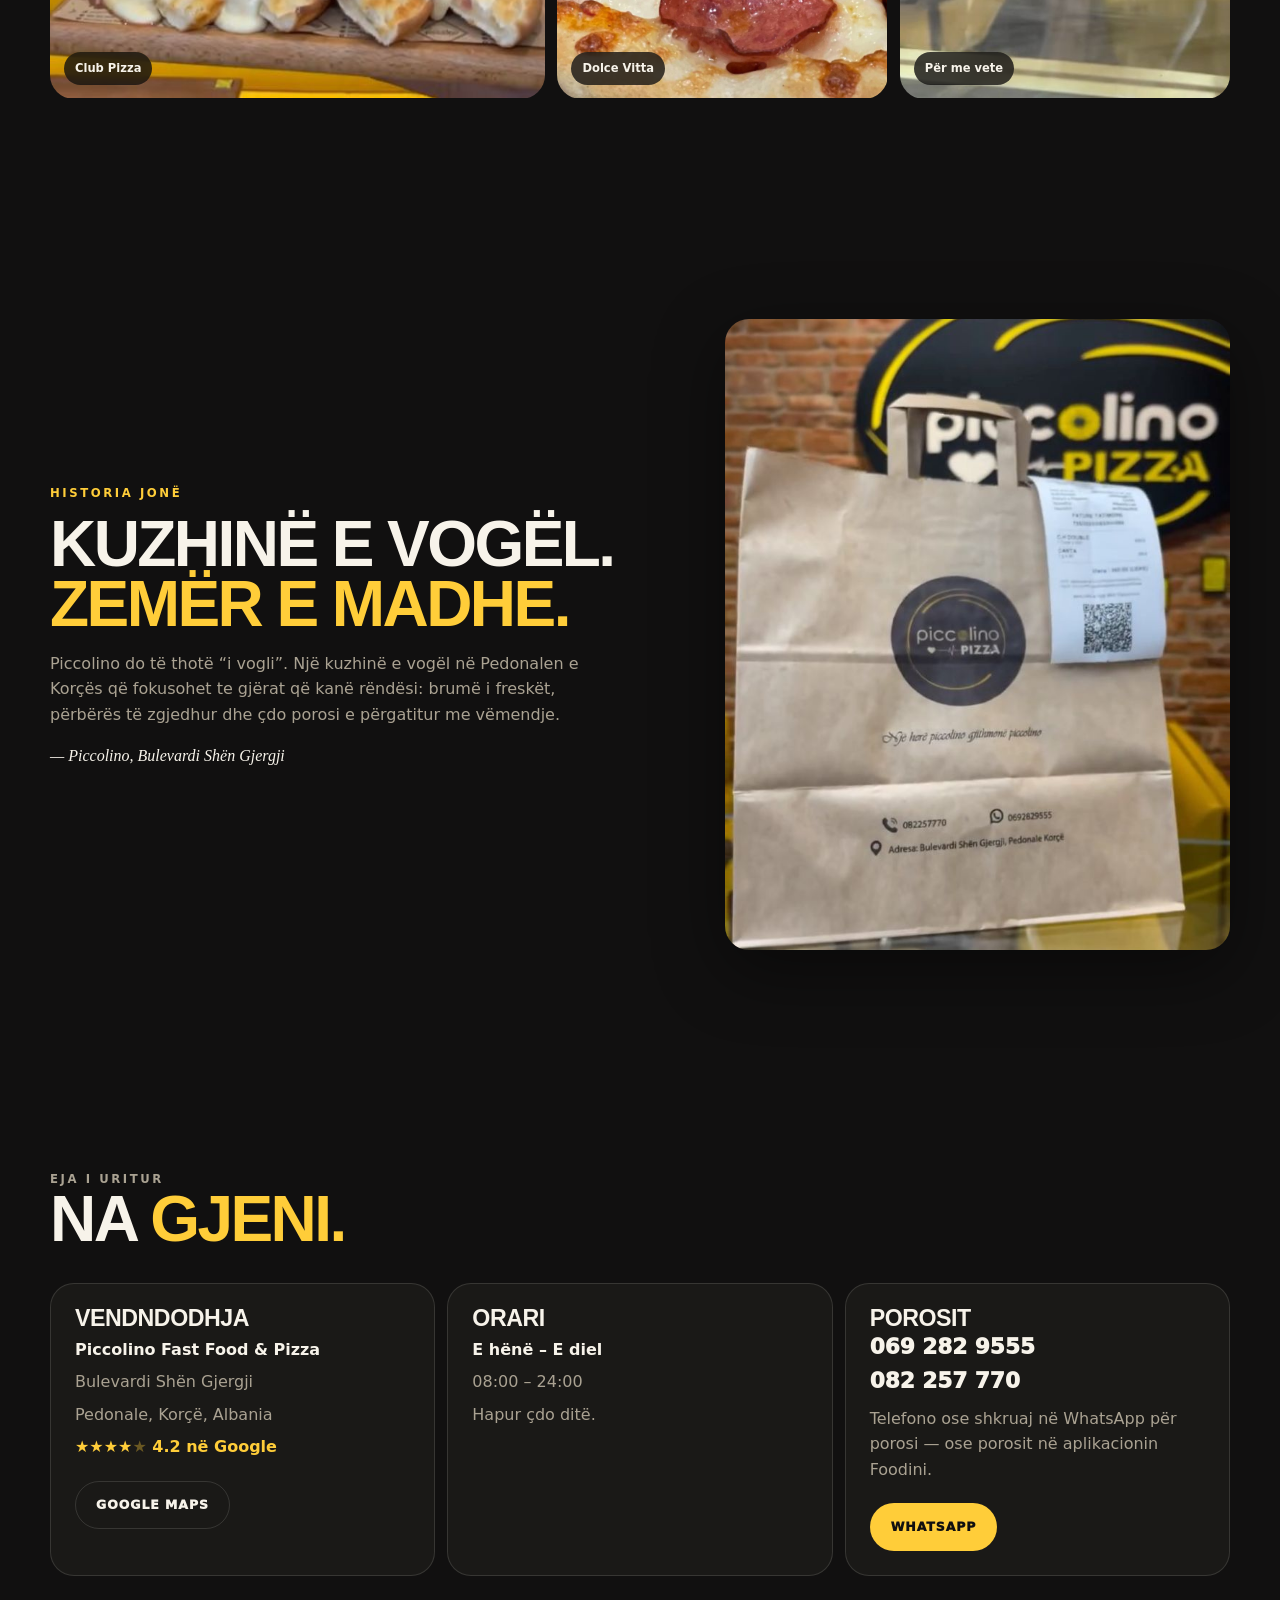
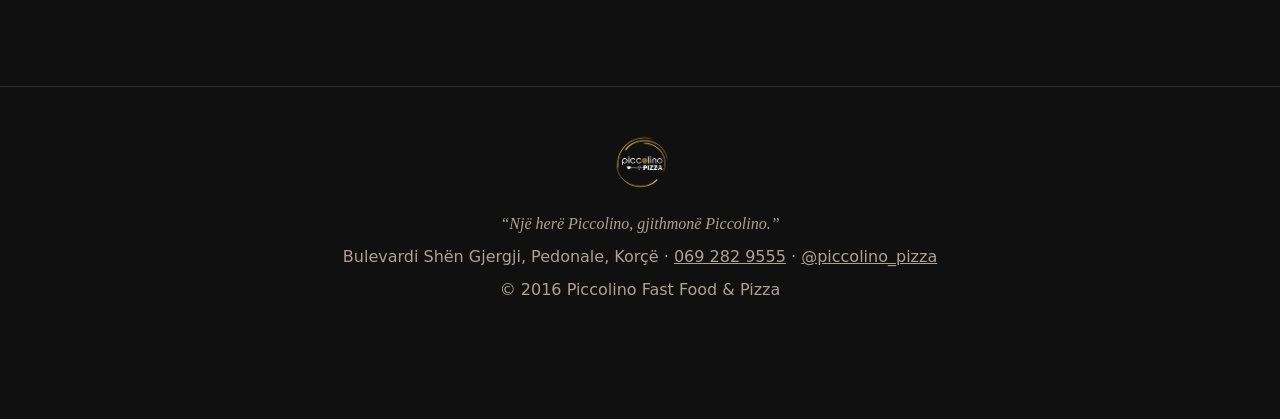
==== commit 2cd511ca: "Middle gallery tile: sweet/savory half-half pizza reel (Dolce Vitta) replaces the dough clip Co-Auth" ====
--- a/index.html
+++ b/index.html
@@ -85,7 +85,7 @@
         <div class="hero-media">
           <div class="hero-frame-wrap">
             <div class="hero-photo">
-              <video id="heroVideo" src="assets/video/pizza-new.mp4" poster="assets/web/pizza-preview-poster.jpg" autoplay muted loop playsinline data-start="4" data-cut="14" aria-label="Pica duke u përgatitur nga mjeshtri i Piccolino-s"></video>
+              <video id="heroVideo" src="assets/video/pizza-new.mp4" poster="assets/web/pizza-preview-poster.jpg" autoplay muted loop playsinline data-start="4" data-cut="14" data-skip="8-11.3" aria-label="Pica duke u përgatitur nga mjeshtri i Piccolino-s"></video>
             </div>
             <span class="hero-chip" data-i18n="house_favorite">Pica jonë · bërë në moment</span>
             <button class="play-reel" id="openVideo" type="button" aria-label="Shiko videon"></button>
@@ -155,10 +155,10 @@
             <em class="reel-badge">Reel</em>
             <span>Club Pizza</span>
           </a>
-          <a class="gallery-card" href="https://www.instagram.com/p/DI_kSwtI_Sv/" target="_blank" rel="noopener" aria-label="Reel: Pizza Burger">
-            <video class="lazy-reel" data-src="assets/video/pizza-burger.mp4" data-cut="9.5" poster="assets/web/pizza-burger.jpg" muted loop playsinline preload="none"></video>
+          <a class="gallery-card" href="https://www.instagram.com/p/C6YZFfOsILm/" target="_blank" rel="noopener" aria-label="Reel: pica gjysmë e ëmbël, gjysmë e kripur">
+            <video class="lazy-reel" data-src="assets/video/dolce.mp4" data-cut="2.5" data-slow-at="0.01" data-slow-rate="0.5" poster="assets/web/dolce-poster.jpg" muted loop playsinline preload="none"></video>
             <em class="reel-badge">Reel</em>
-            <span>Pizza Burger</span>
+            <span>Dolce Vitta</span>
           </a>
           <a class="gallery-card" href="https://www.instagram.com/p/DHyY3ulI9iY/" target="_blank" rel="noopener" aria-label="Reel: porosia për me vete">
             <video class="lazy-reel" data-src="assets/video/quality.mp4" data-start="0" data-cut="8" poster="assets/web/brand-bag.jpg" muted loop playsinline preload="none"></video>
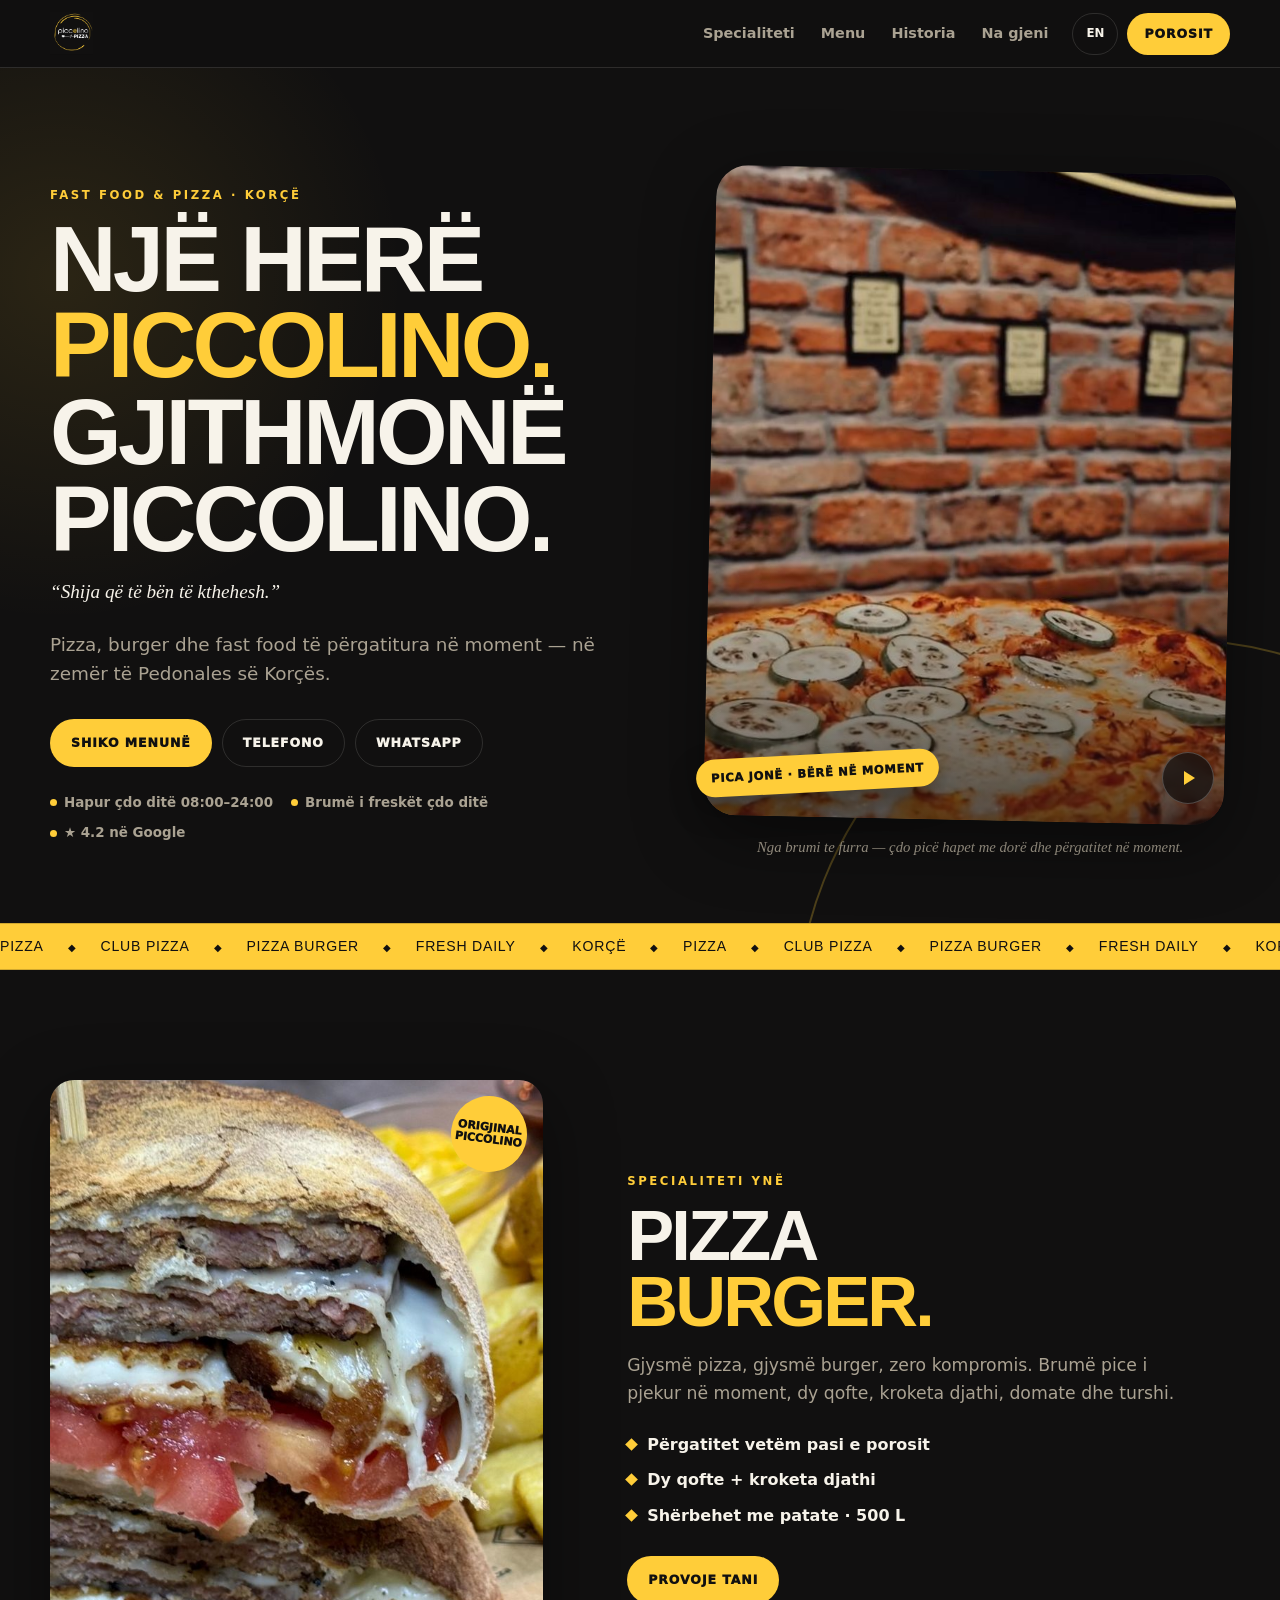
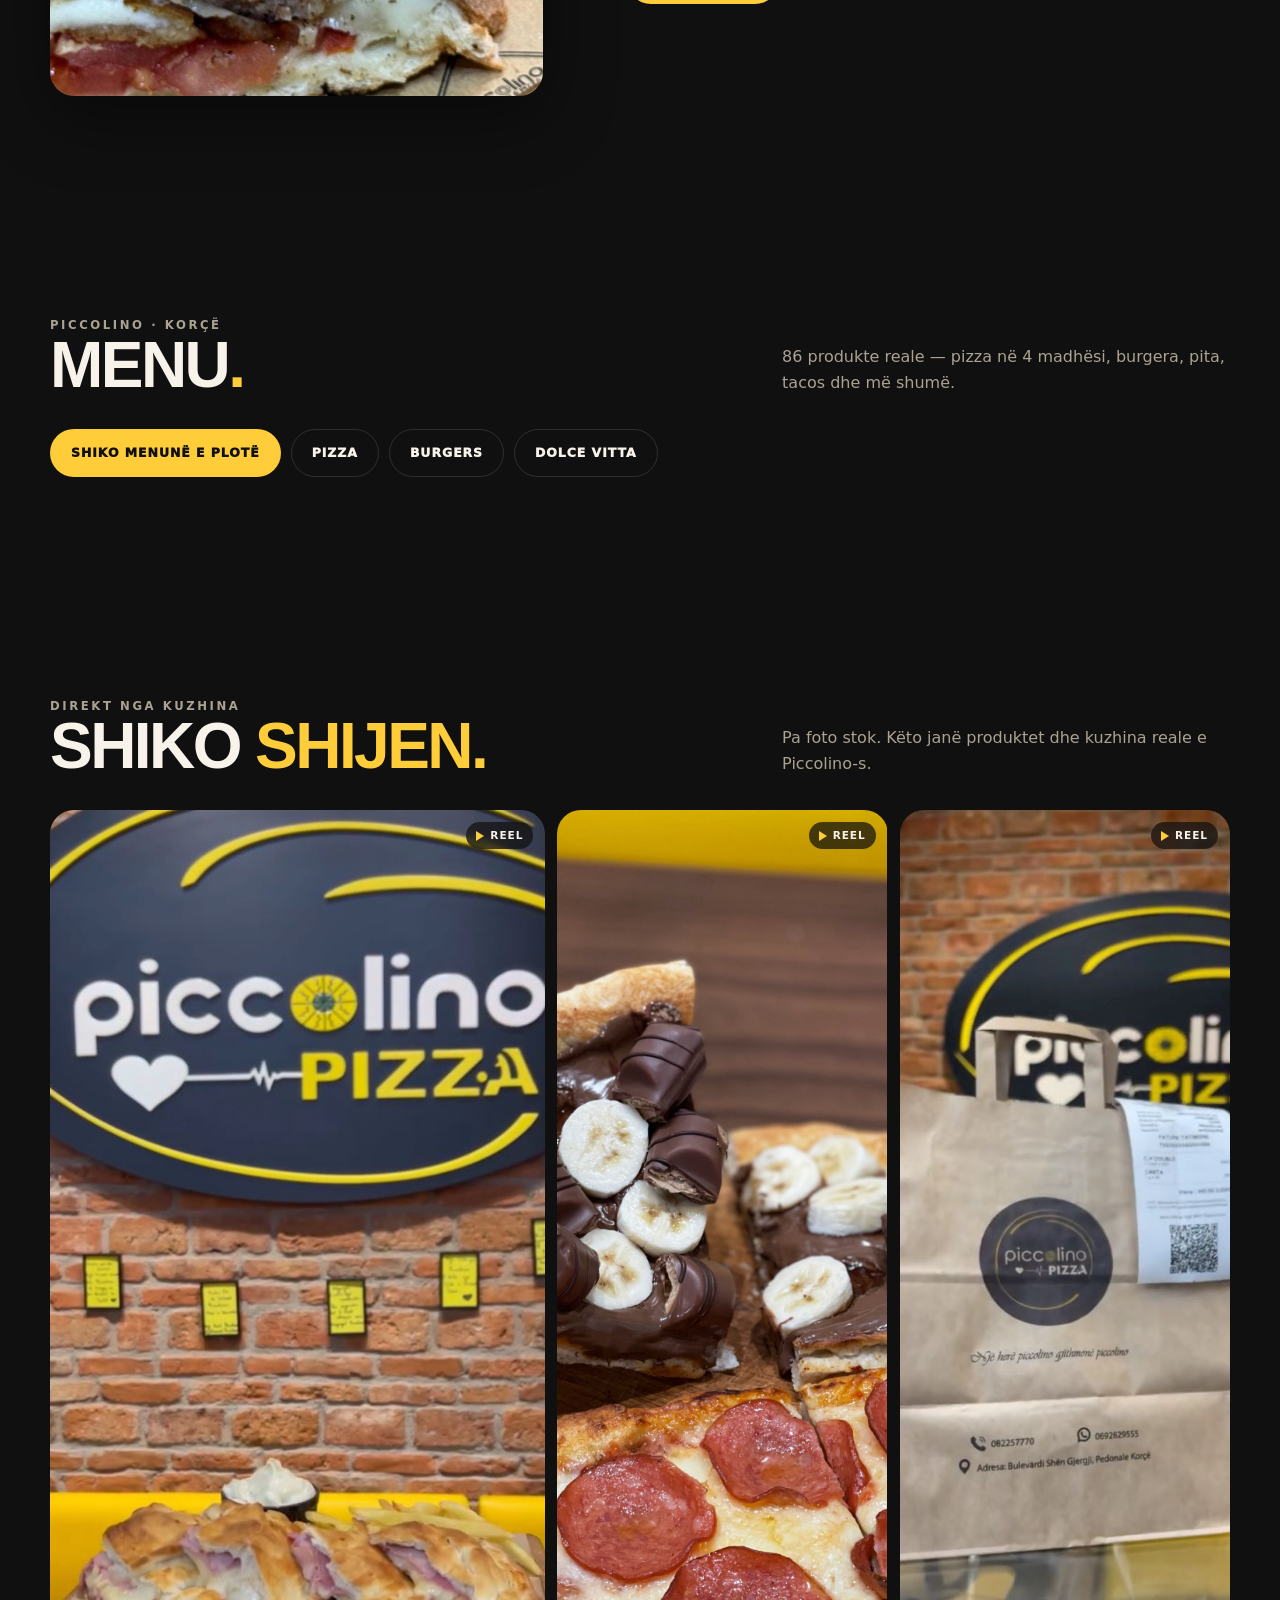
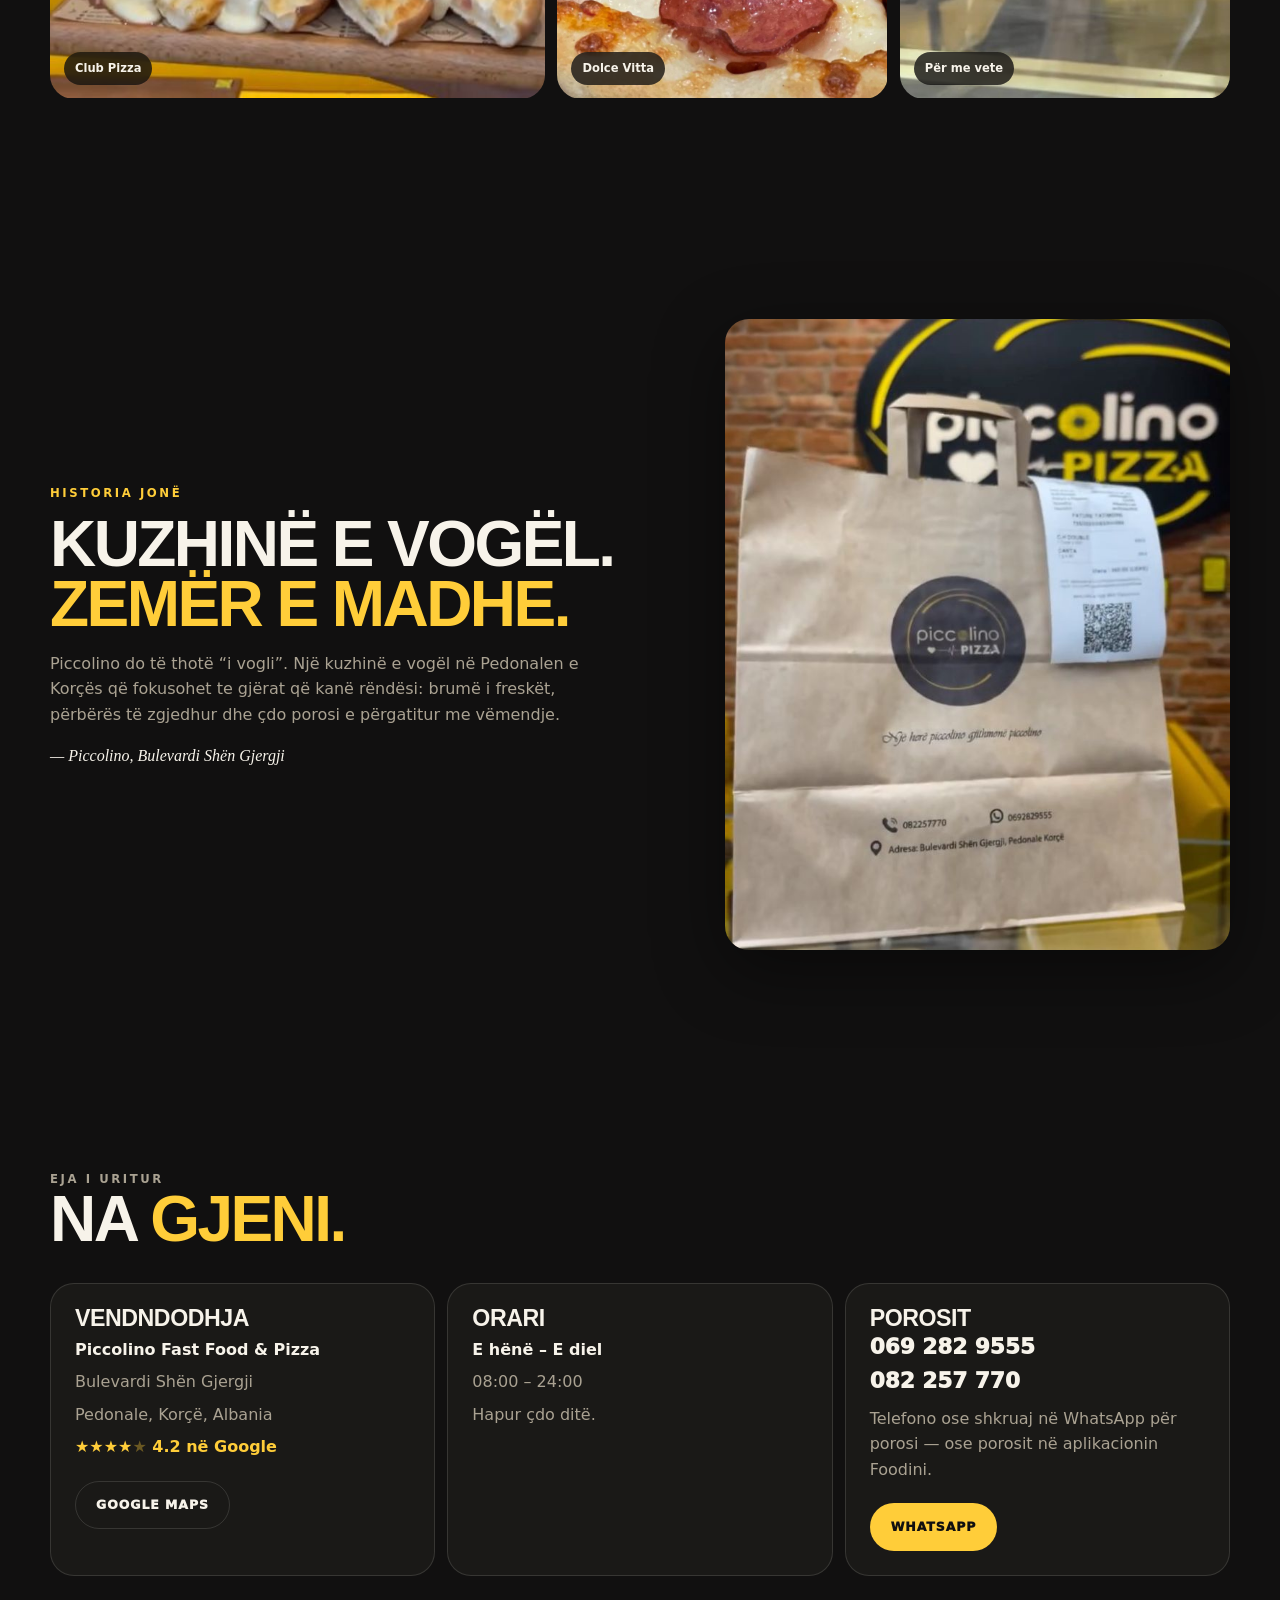
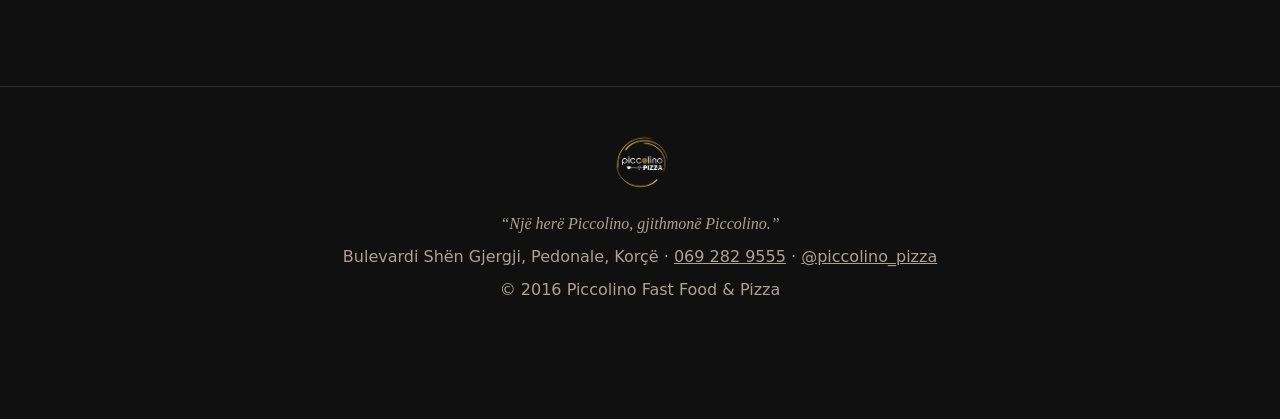
==== commit 2f973632: "Shqip: simplify Menuja / Menuja jone to just Menu in nav, bottom bar, headings and page title Co-Aut" ====
--- a/index.html
+++ b/index.html
@@ -51,7 +51,7 @@
       </a>
       <nav class="desktop-nav" aria-label="Navigimi kryesor">
         <a href="#signature" data-i18n="nav_special">Specialiteti</a>
-        <a href="menu.html" data-i18n="nav_menu">Menuja</a>
+        <a href="menu.html" data-i18n="nav_menu">Menu</a>
         <a href="#story" data-i18n="nav_story">Historia</a>
         <a href="#visit" data-i18n="nav_visit">Na gjeni</a>
       </nav>
@@ -127,7 +127,7 @@
         <div class="section-head">
           <div>
             <p class="eyebrow">Piccolino · Korçë</p>
-            <h2 class="display" data-i18n="menu_title">Menuja <span class="yellow">jonë.</span></h2>
+            <h2 class="display" data-i18n="menu_title">Menu<span class="yellow">.</span></h2>
           </div>
           <p data-i18n="menu_cta_copy">86 produkte reale — pizza në 4 madhësi, burgera, pita, tacos dhe më shumë.</p>
         </div>
@@ -235,7 +235,7 @@
     <a href="https://wa.me/355692829555" target="_blank" rel="noopener">WhatsApp</a>
     <a class="primary" href="menu.html">
       <svg viewBox="0 0 24 24" fill="none" aria-hidden="true"><path d="M5 6h14M5 12h14M5 18h14" stroke="currentColor" stroke-width="2" stroke-linecap="round"/></svg>
-      <span data-i18n="nav_menu">Menuja</span>
+      <span data-i18n="nav_menu">Menu</span>
     </a>
   </nav>
 
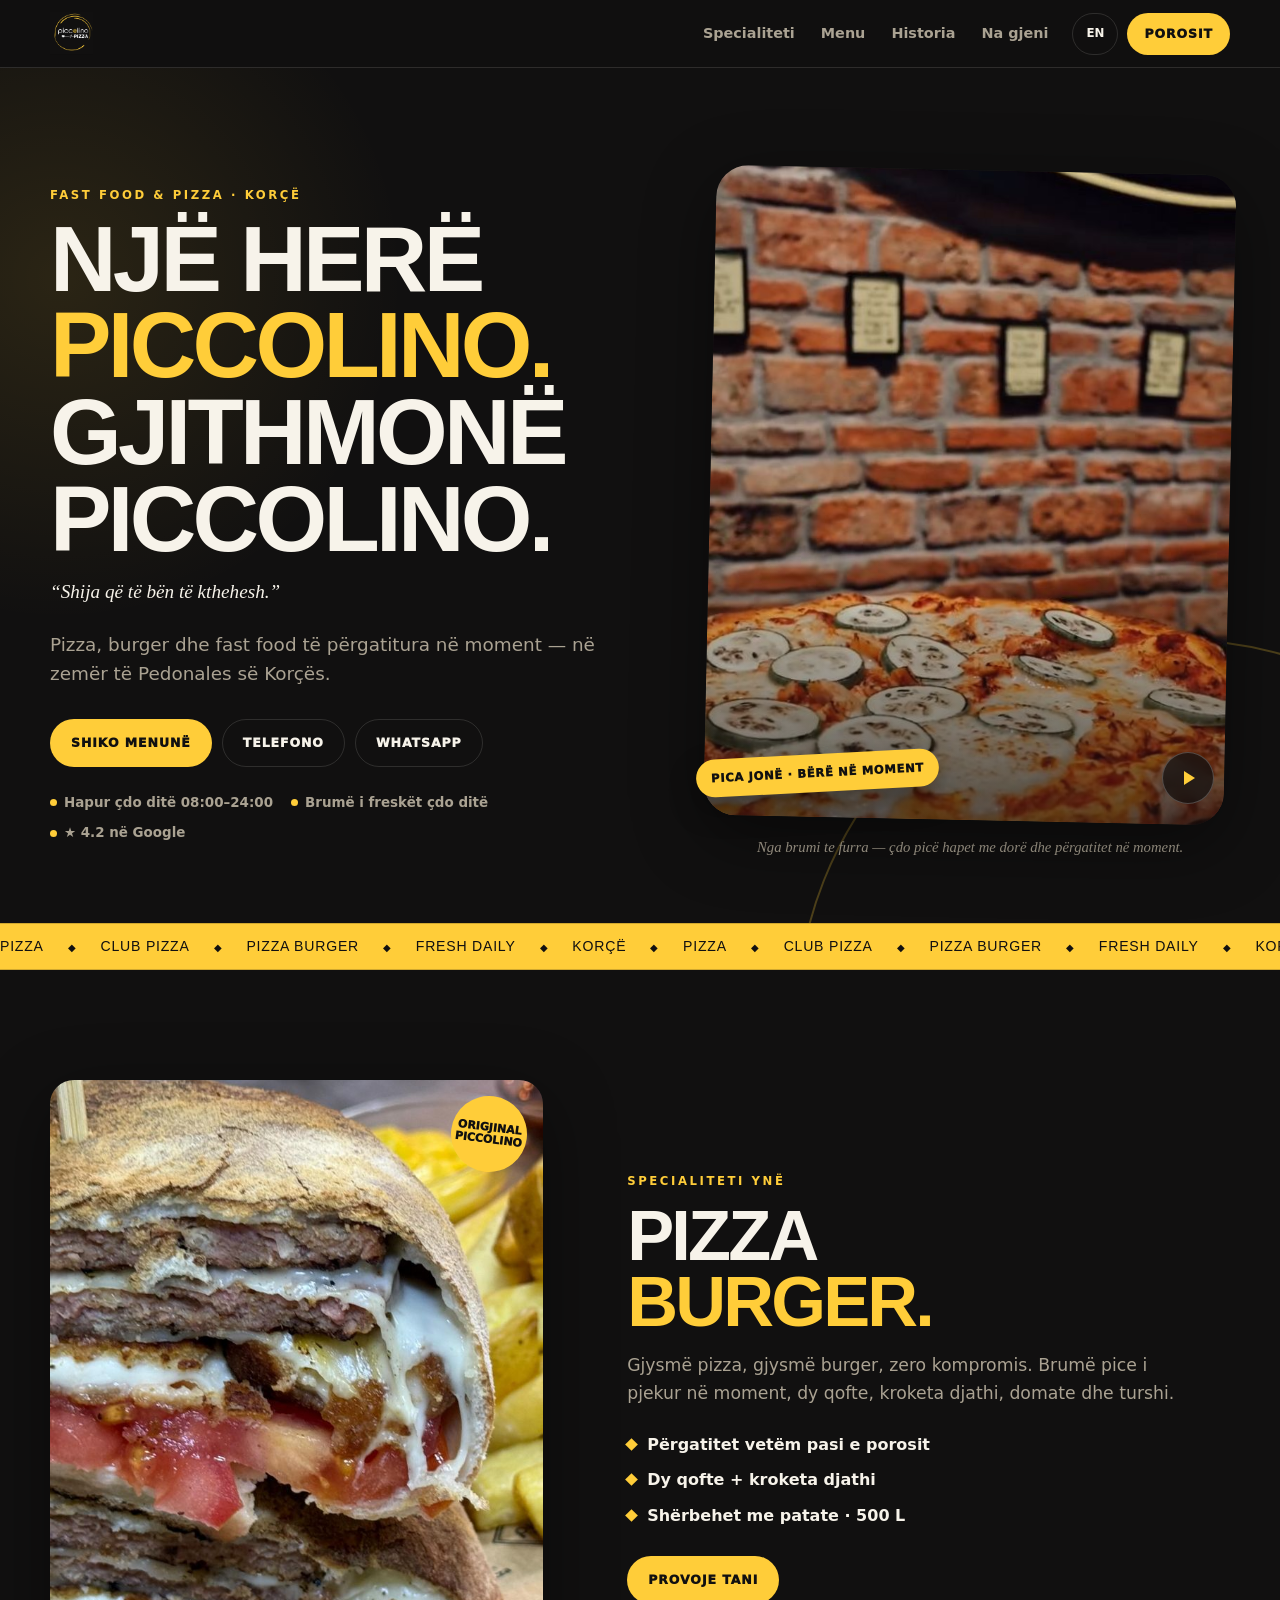
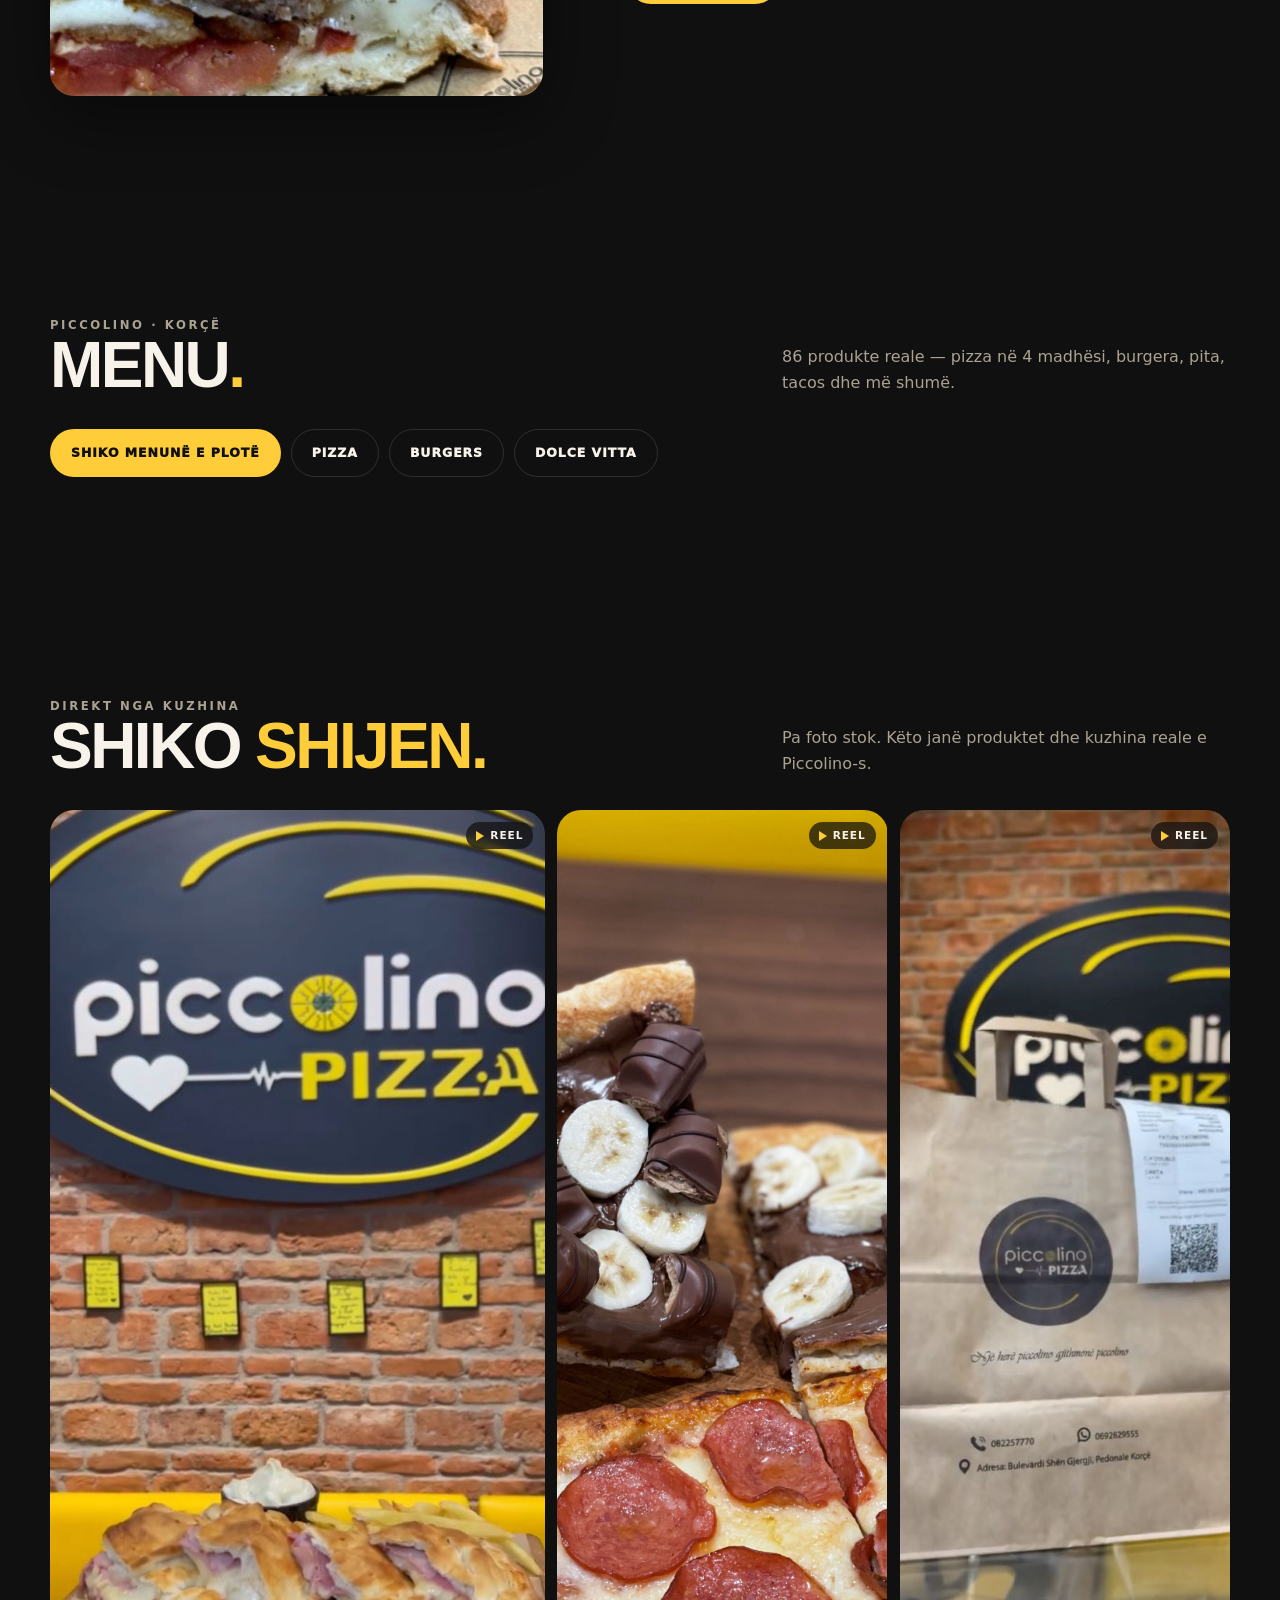
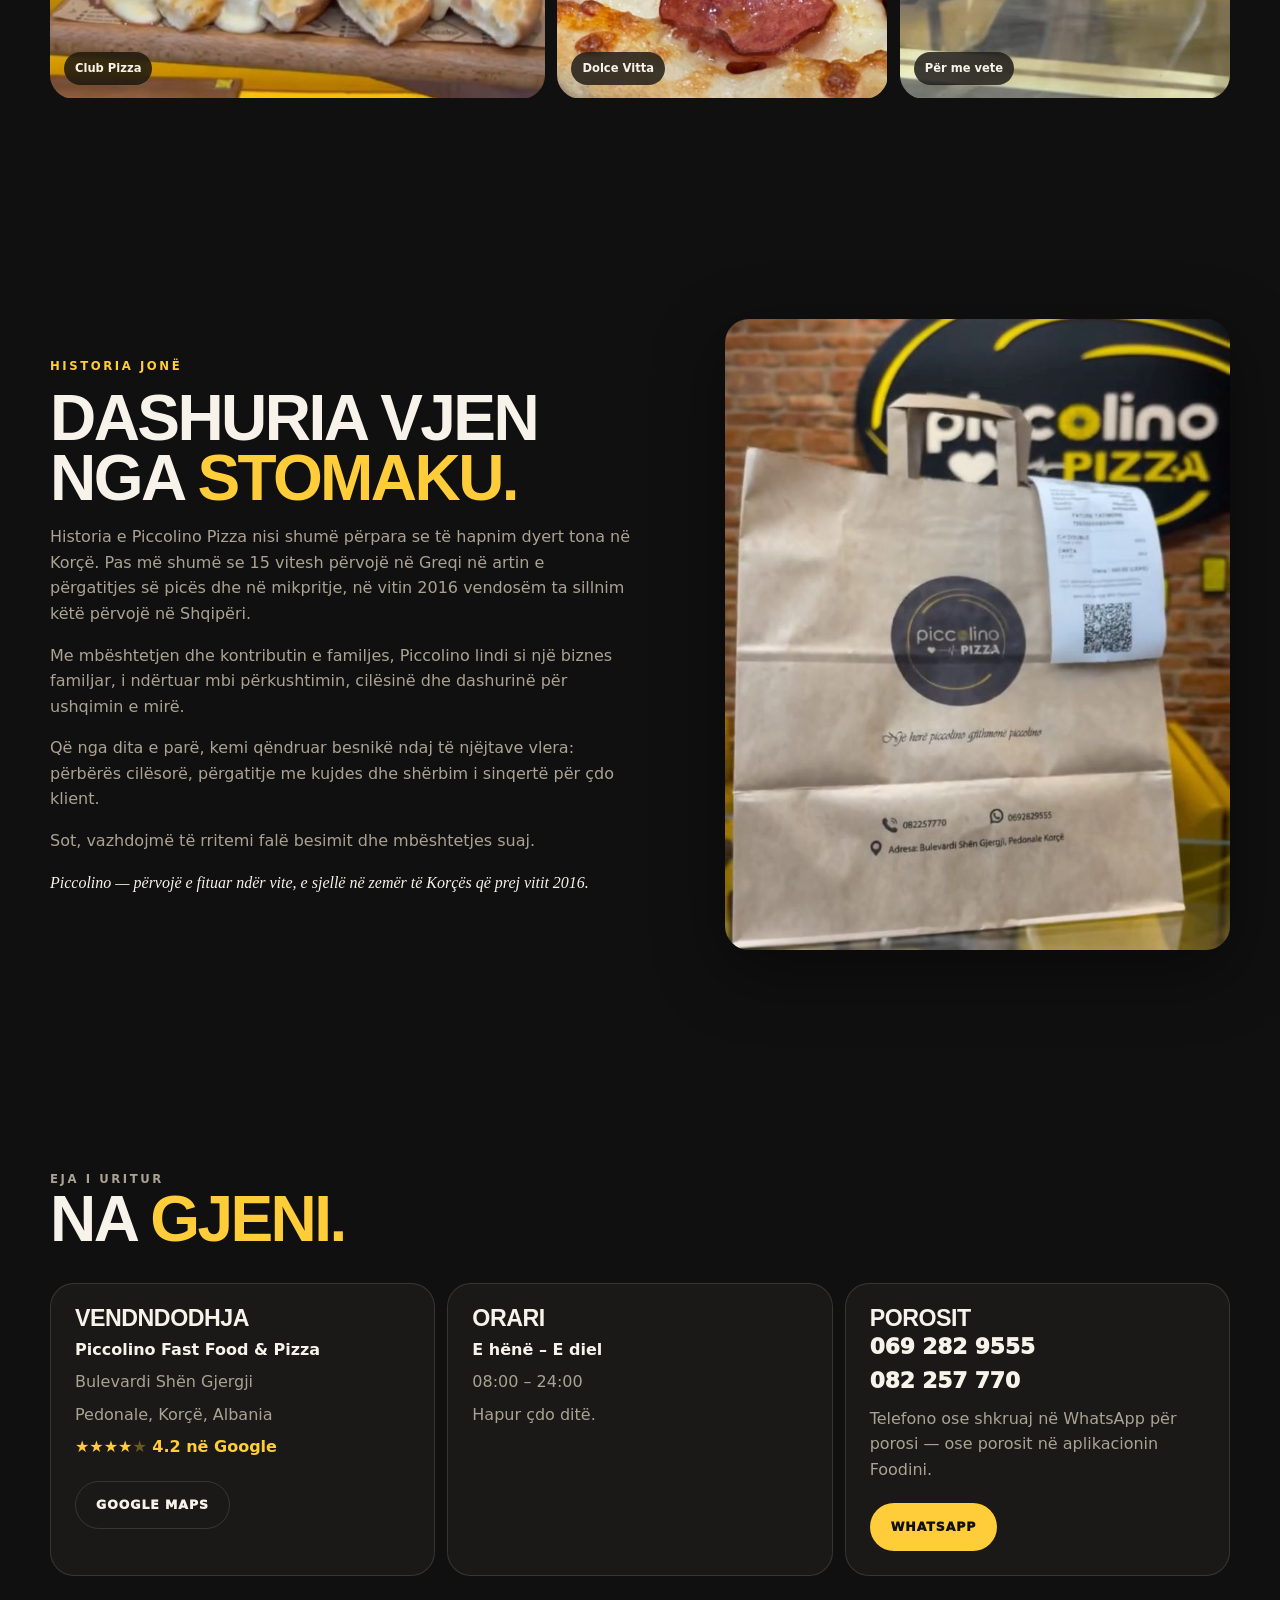
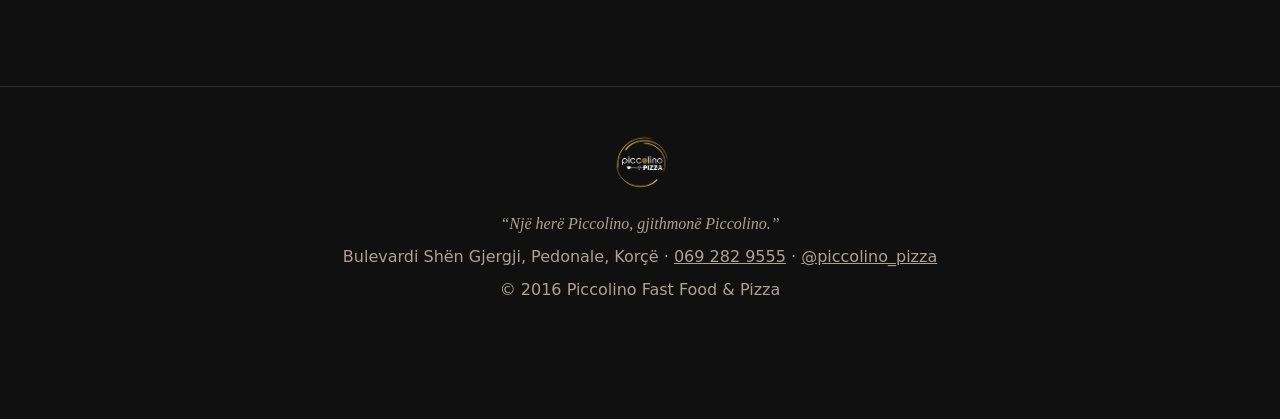
==== commit 0bc74c77: "Story section: the real Piccolino history - 15 years in Greece, family business since 2016 Co-Author" ====
--- a/index.html
+++ b/index.html
@@ -173,9 +173,14 @@
       <div class="shell story-grid">
         <div>
           <p class="eyebrow" data-i18n="story_label">Historia jonë</p>
-          <h2 class="display story-quote"><span data-i18n="story_1">Kuzhinë e vogël.</span><br><span class="yellow" data-i18n="story_2">Zemër e madhe.</span></h2>
-          <p class="story-body" data-i18n="story_body">Piccolino do të thotë “i vogli”. Një kuzhinë e vogël në Pedonalen e Korçës që fokusohet te gjërat që kanë rëndësi: brumë i freskët, përbërës të zgjedhur dhe çdo porosi e përgatitur me vëmendje.</p>
-          <p class="serif">— Piccolino, Bulevardi Shën Gjergji</p>
+          <h2 class="display story-quote" data-i18n="story_quote">Dashuria vjen nga <span class="yellow">stomaku.</span></h2>
+          <div data-i18n="story_body">
+            <p class="story-body">Historia e Piccolino Pizza nisi shumë përpara se të hapnim dyert tona në Korçë. Pas më shumë se 15 vitesh përvojë në Greqi në artin e përgatitjes së picës dhe në mikpritje, në vitin 2016 vendosëm ta sillnim këtë përvojë në Shqipëri.</p>
+            <p class="story-body">Me mbështetjen dhe kontributin e familjes, Piccolino lindi si një biznes familjar, i ndërtuar mbi përkushtimin, cilësinë dhe dashurinë për ushqimin e mirë.</p>
+            <p class="story-body">Që nga dita e parë, kemi qëndruar besnikë ndaj të njëjtave vlera: përbërës cilësorë, përgatitje me kujdes dhe shërbim i sinqertë për çdo klient.</p>
+            <p class="story-body">Sot, vazhdojmë të rritemi falë besimit dhe mbështetjes suaj.</p>
+            <p class="serif">Piccolino — përvojë e fituar ndër vite, e sjellë në zemër të Korçës që prej vitit 2016.</p>
+          </div>
         </div>
         <div class="story-photo">
           <img src="assets/web/brand-bag.jpg" alt="Piccolino Fast Food & Pizza" loading="lazy">
